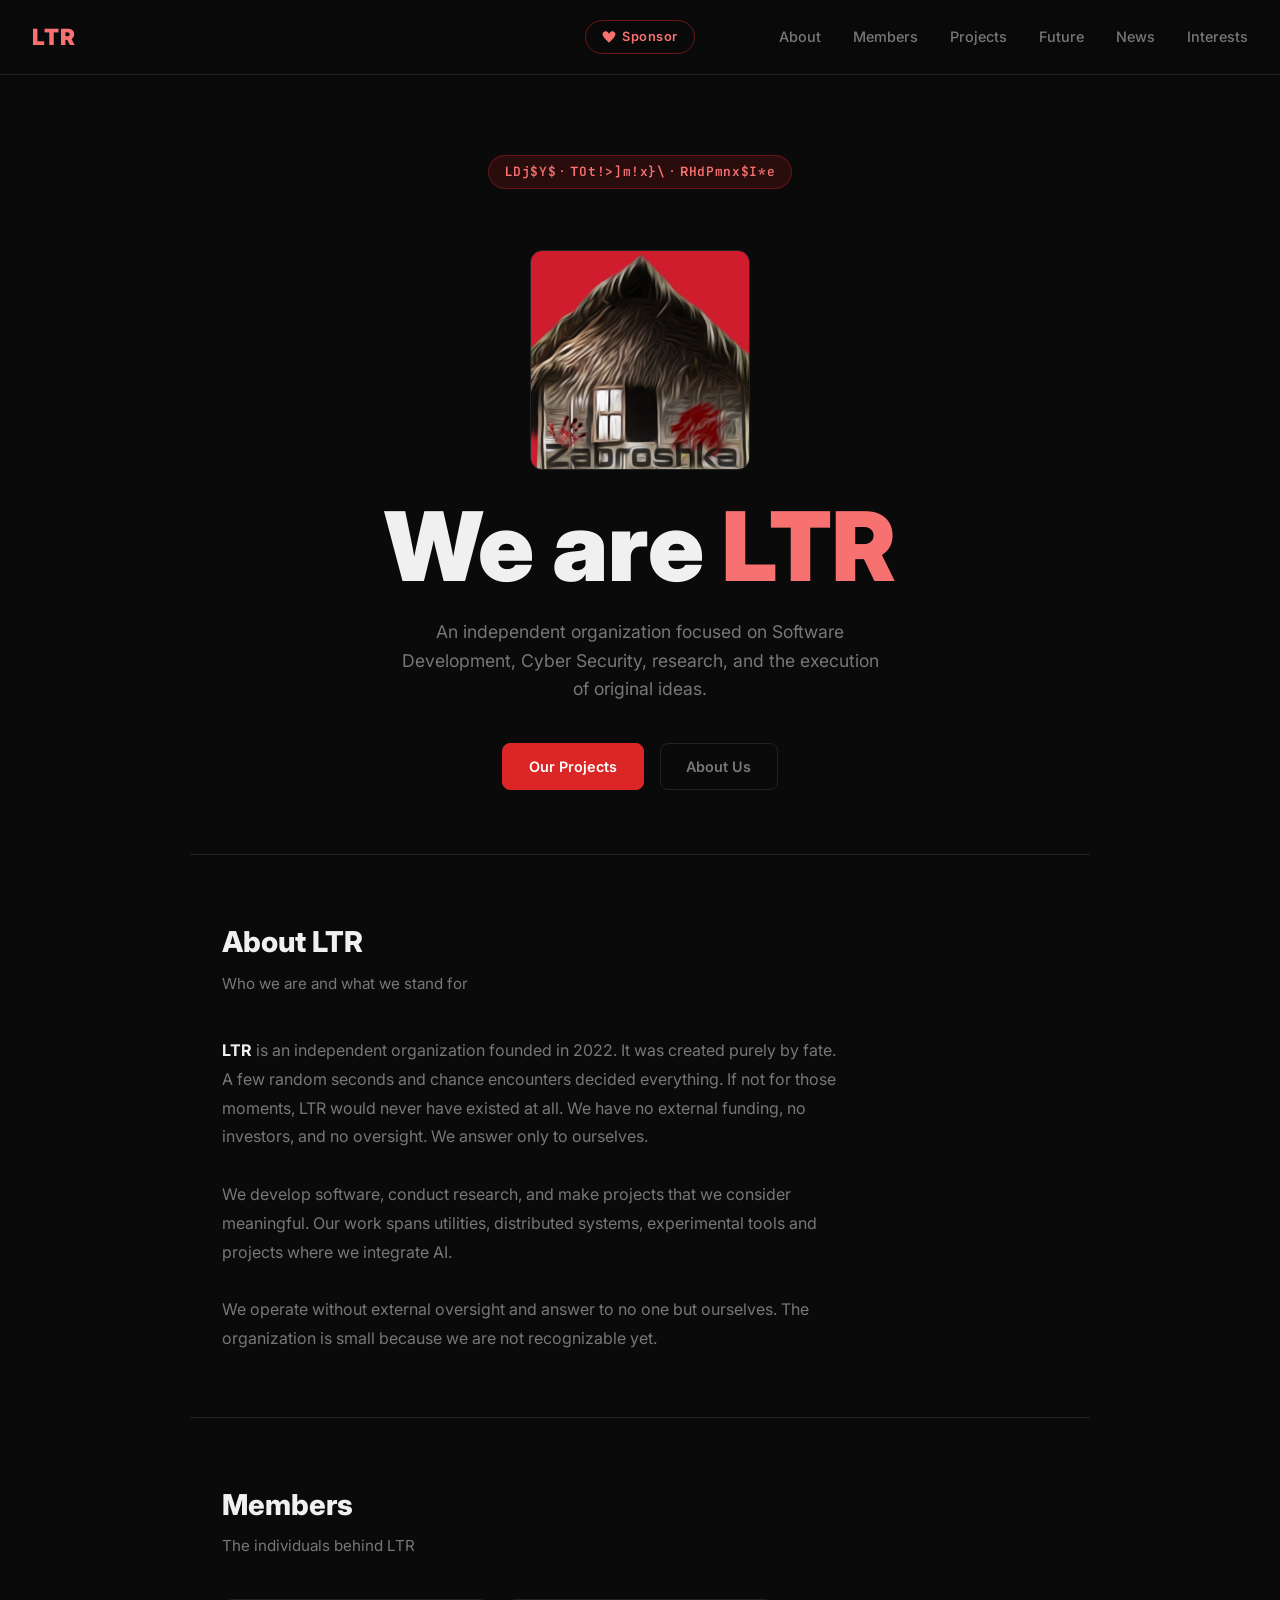
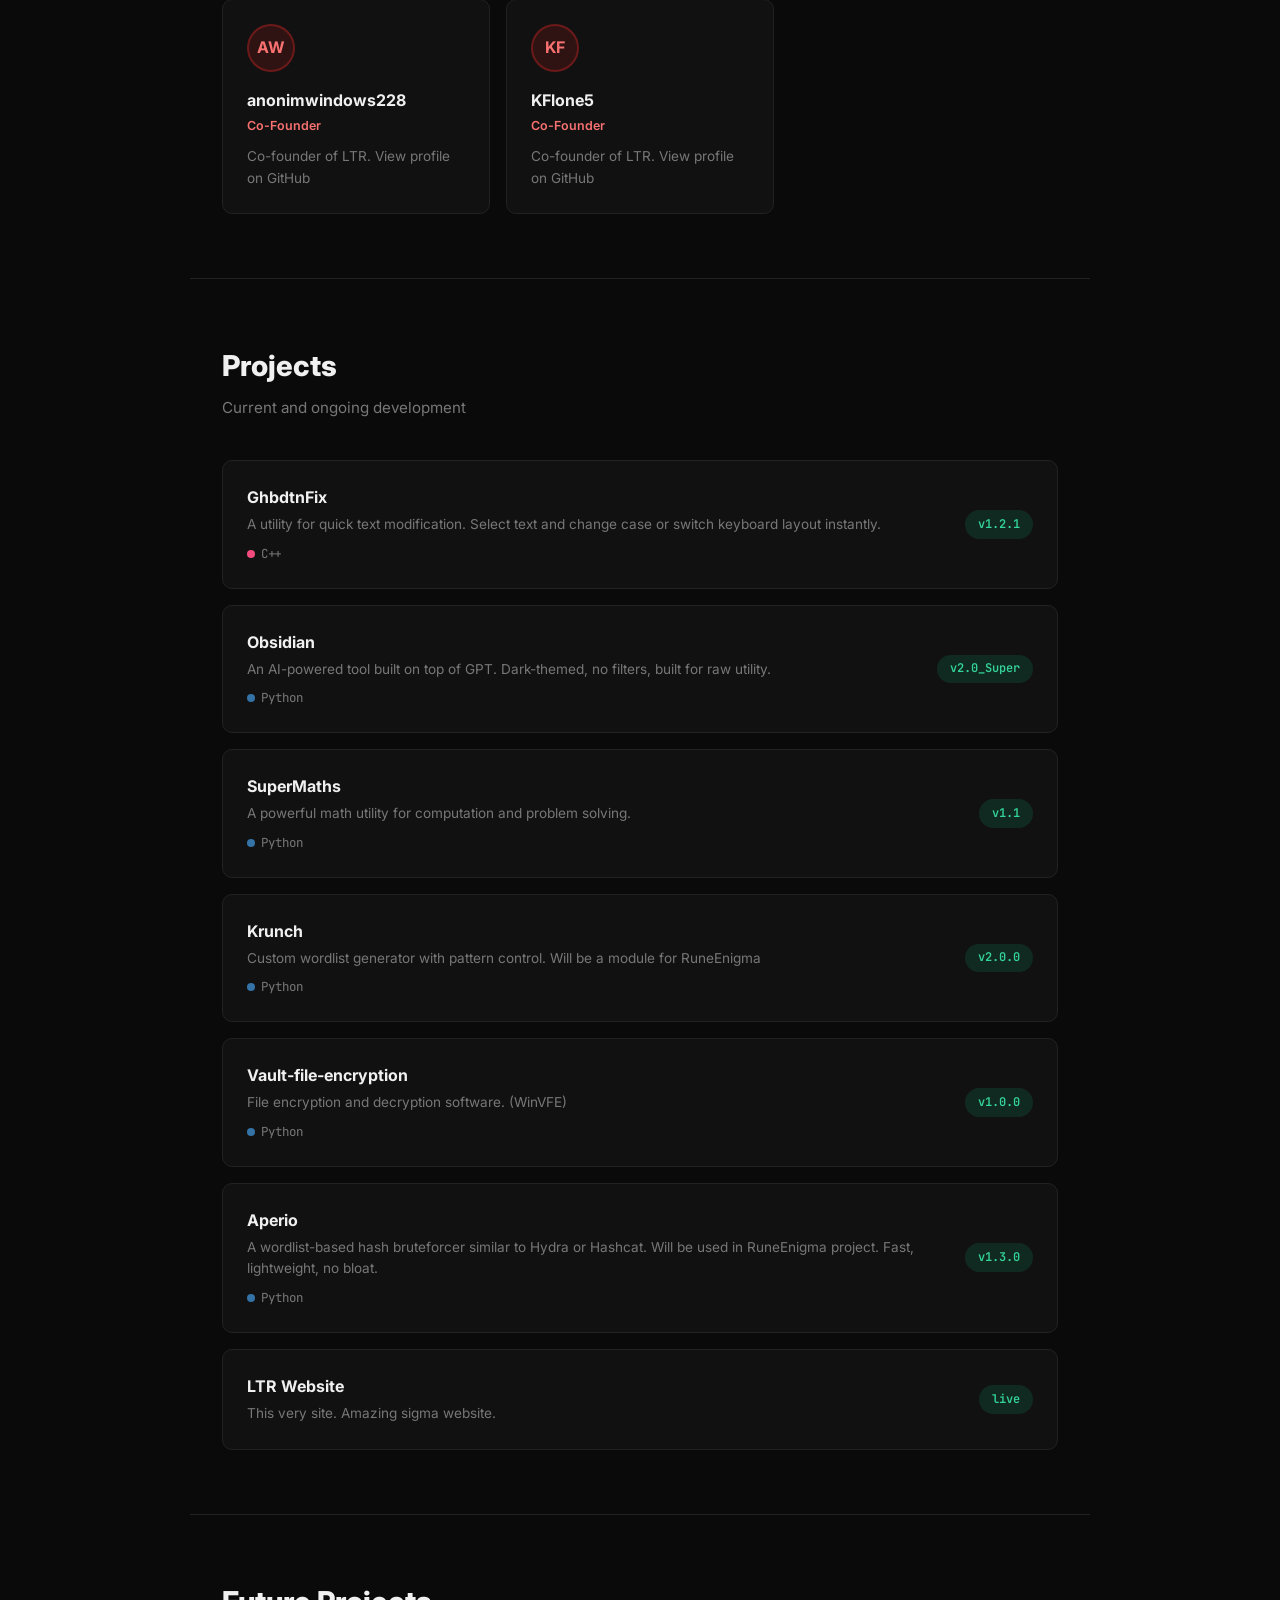
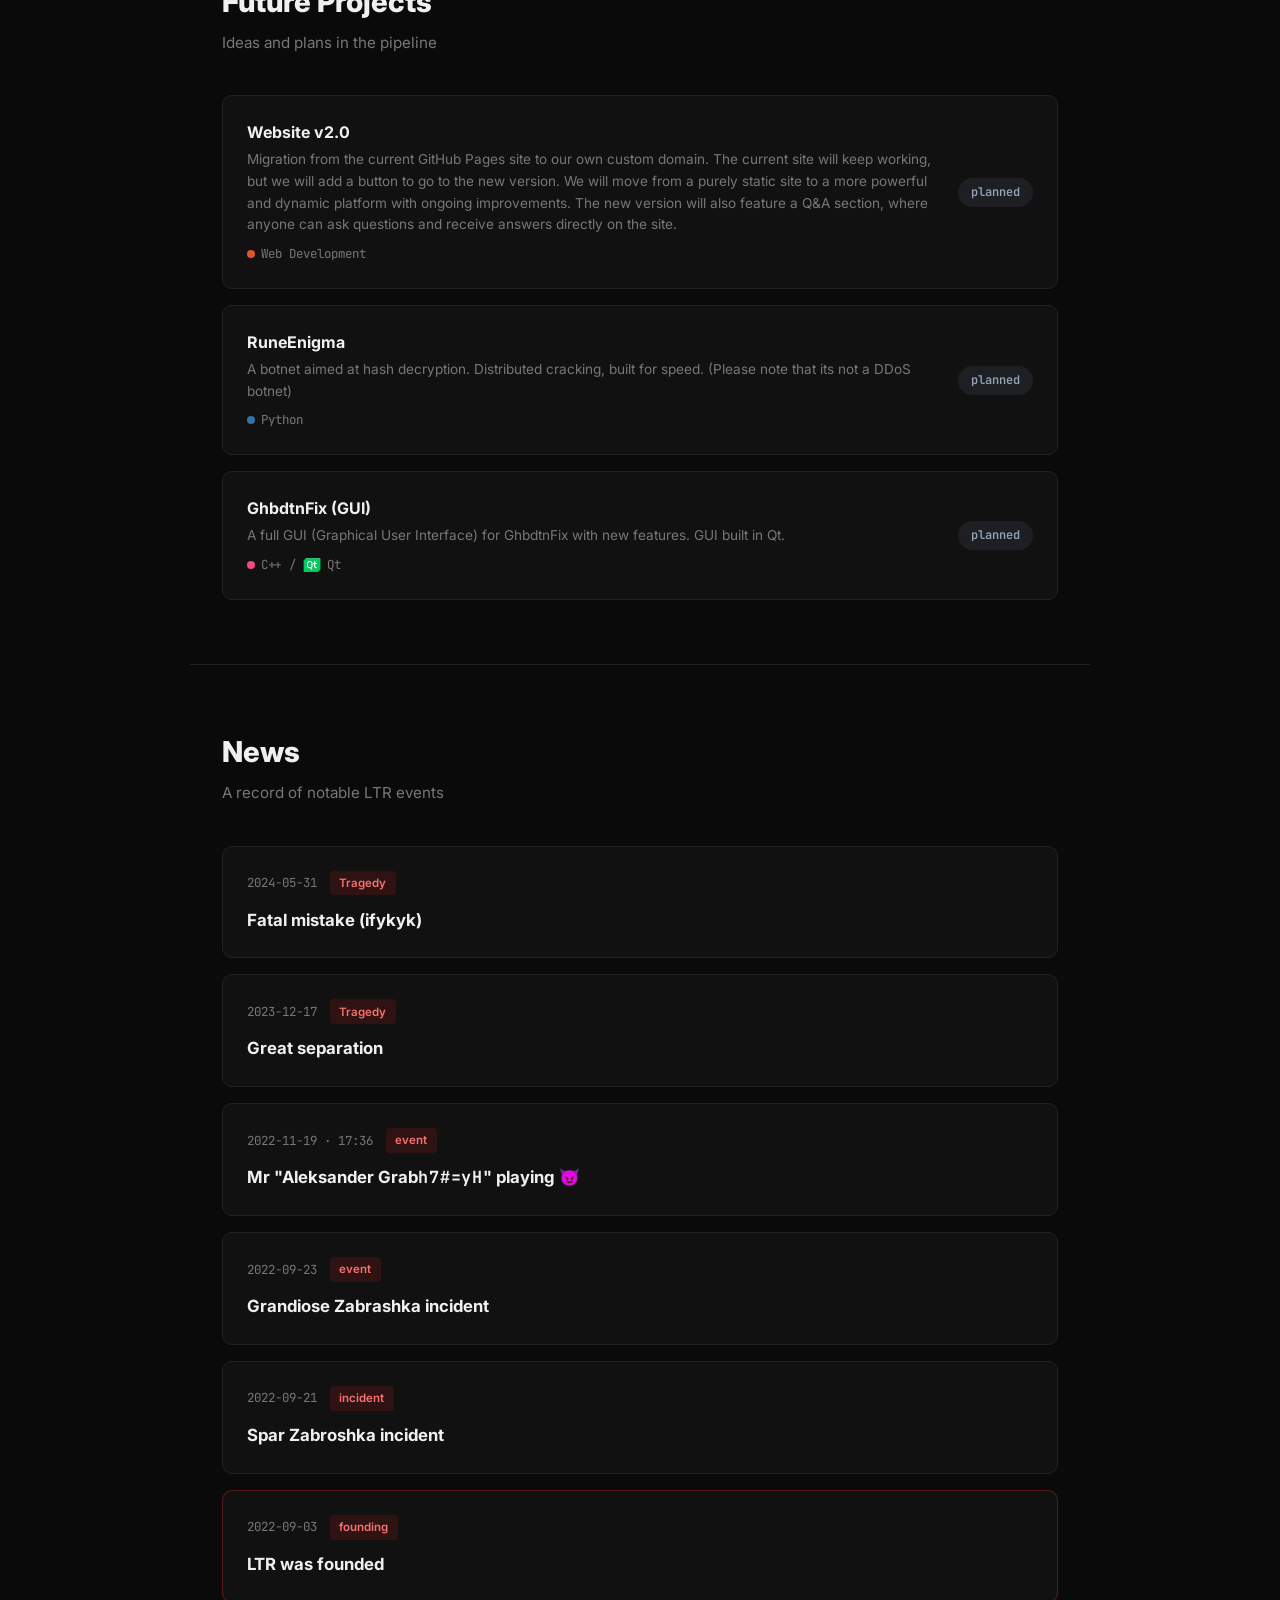
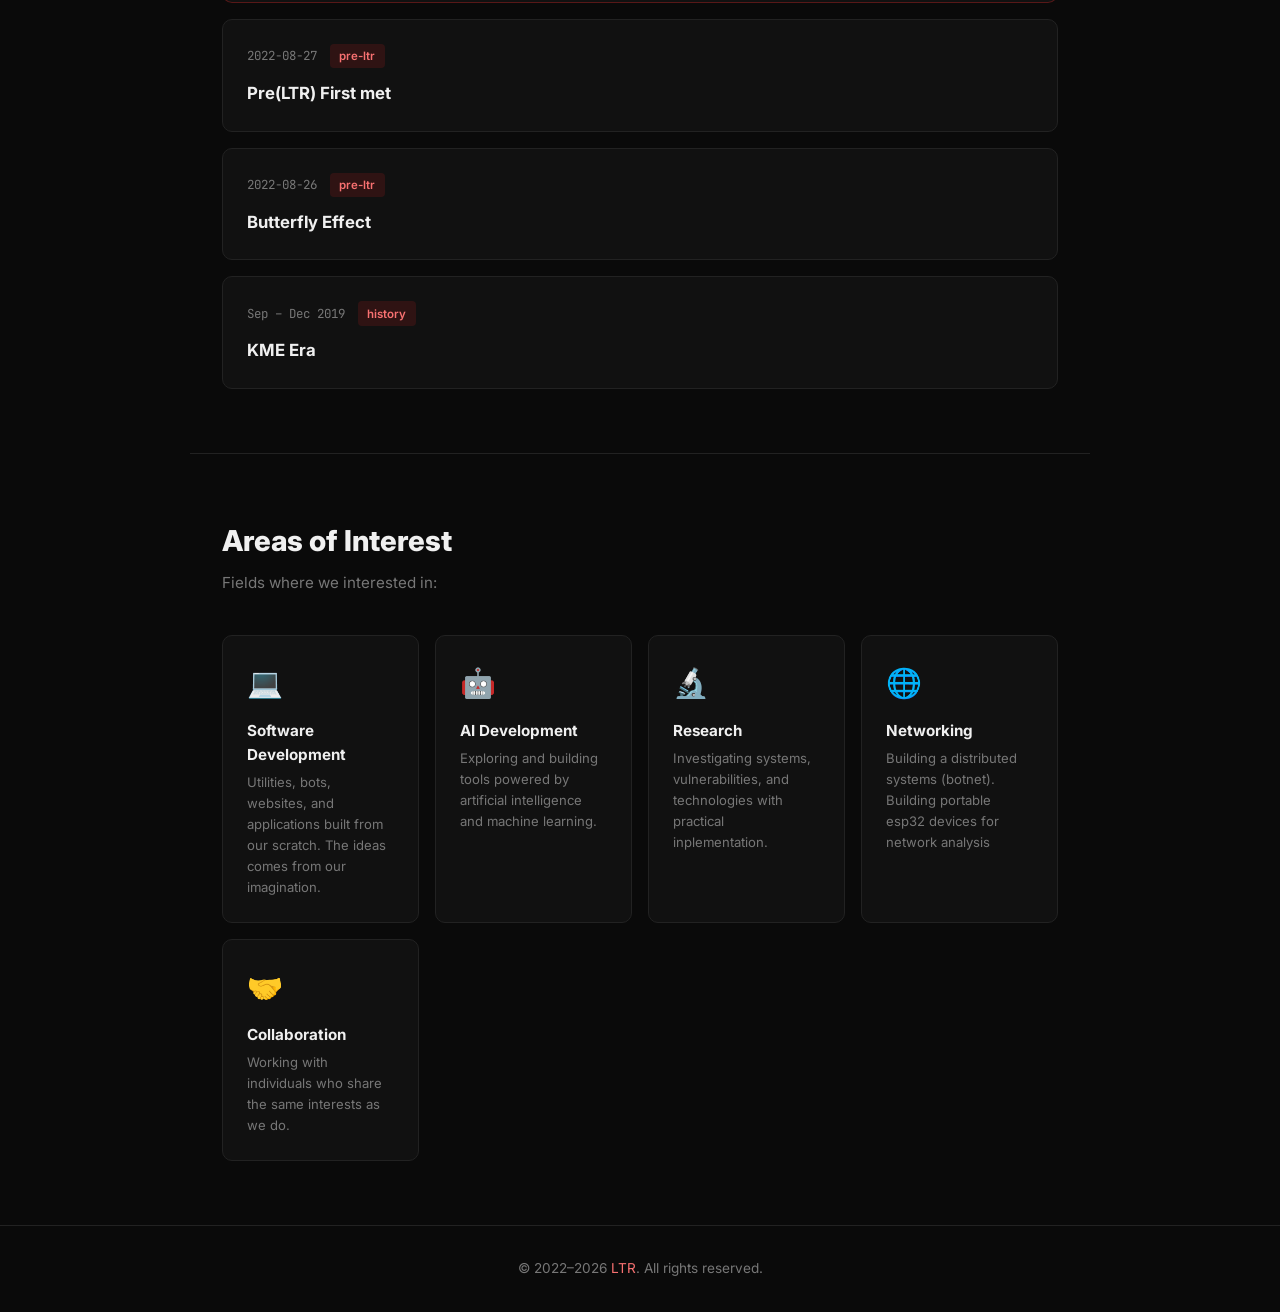
==== index.html @ e286bbd8 "x" ====
<!DOCTYPE html>
<html lang="en">
<head>
  <meta charset="UTF-8" />
  <meta name="viewport" content="width=device-width, initial-scale=1.0" />
  <title>LTR</title>
  <link href="https://fonts.googleapis.com/css2?family=Inter:wght@400;500;600;700;900&family=JetBrains+Mono:wght@400;700&display=swap" rel="stylesheet" />
  <link rel="stylesheet" href="style.css" />
</head>
<body>
  
  <nav>
    <div class="logo">LTR</div>
    <a class="btn-sponsor" href="https://www.donationalerts.com/r/ltrsociety" target="_blank" rel="noopener">
      <svg width="14" height="14" viewBox="0 0 24 24" fill="currentColor" xmlns="http://www.w3.org/2000/svg">
        <path d="M12 21.593c-5.63-5.539-11-10.297-11-14.402 0-3.791 3.068-5.191 5.281-5.191 1.312 0 4.151.501 5.719 4.457 1.59-3.968 4.464-4.447 5.726-4.447 2.54 0 5.274 1.621 5.274 5.181 0 4.069-5.136 8.625-11 14.402z"/>
      </svg>
      Sponsor
    </a>
    <ul class="nav-links">
      <li><a href="#about">About</a></li>
      <li><a href="#members">Members</a></li>
      <li><a href="#projects">Projects</a></li>
      <li><a href="#future-projects">Future</a></li>
      <li><a href="#news">News</a></li>
      <li><a href="#interests">Interests</a></li>
    </ul>
  </nav>

  <!-- HERO -->
  <div class="hero">
    <div class="hero-badge" id="hero-badge">
      L<span class="glitch-chars" data-len="5"></span> · T<span class="glitch-chars" data-len="10"></span> · R<span class="glitch-chars" data-len="10"></span>
    </div>
    <img src="images/zabroshka.png" alt="Zabroshka" class="hero-img" />
    <h1>We are <span>LTR</span></h1>
    <p>An independent organization focused on Software Development, Cyber Security, research, and the execution of original ideas.</p>
    <div class="hero-btns">
      <a class="btn btn-primary" href="#projects">Our Projects</a>
      <a class="btn btn-outline" href="#about">About Us</a>
    </div>
  </div>

  <hr />

  <!-- ABOUT -->
  <section id="about">
    <h2 class="section-title">About LTR</h2>
    <p class="section-sub">Who we are and what we stand for</p>
    <p class="about-text">
      <strong>LTR</strong> is an independent organization founded in 2022. It was created purely by fate. A few random seconds and chance encounters decided everything. If not for those moments, LTR would never have existed at all. We have no external funding, no investors, and no oversight. We answer only to ourselves.
      <br /><br />
      We develop software, conduct research, and make projects that we consider meaningful. Our work spans utilities, distributed systems, experimental tools and projects where we integrate AI.
      <br /><br />
      We operate without external oversight and answer to no one but ourselves. The organization is small because we are not recognizable yet.
    </p>
  </section>

  <hr />

  <!-- MEMBERS -->
  <section id="members">
    <h2 class="section-title">Members</h2>
    <p class="section-sub">The individuals behind LTR</p>
    <div class="members-grid">

      <a class="member-card" href="https://github.com/anonimwindows228" target="_blank" rel="noopener">
        <div class="avatar">AW</div>
        <div class="member-name">anonimwindows228</div>
        <div class="member-role">Co-Founder</div>
        <div class="member-bio">Co-founder of LTR. View profile on GitHub</div>
      </a>

      <a class="member-card" href="https://github.com/KFlone5" target="_blank" rel="noopener">
        <div class="avatar">KF</div>
        <div class="member-name">KFlone5</div>
        <div class="member-role">Co-Founder</div>
        <div class="member-bio">Co-founder of LTR. View profile on GitHub</div>
      </a>

    </div>
  </section>

  <hr />

  <!-- PROJECTS -->
  <section id="projects">
    <h2 class="section-title">Projects</h2>
    <p class="section-sub">Current and ongoing development</p>
    <div class="projects-list">

      <a class="project-card" href="https://github.com/KFlone5/GhbdtnFix" target="_blank" rel="noopener">
        <div>
          <div class="project-name">GhbdtnFix</div>
          <div class="project-desc">A utility for quick text modification. Select text and change case or switch keyboard layout instantly.</div>
          <div class="project-lang"><span class="lang-dot lang-cpp"></span>C++</div>
        </div>
        <span class="badge badge-release">v1.2.1</span>
      </a>

      <a class="project-card" href="https://github.com/anonimwindows228/DarkGPT" target="_blank" rel="noopener">
        <div>
          <div class="project-name">Obsidian</div>
          <div class="project-desc">An AI-powered tool built on top of GPT. Dark-themed, no filters, built for raw utility.</div>
          <div class="project-lang"><span class="lang-dot lang-python"></span>Python</div>
        </div>
        <span class="badge badge-release">v2.0_Super</span>
      </a>

      <a class="project-card" href="https://github.com/anonimwindows228/SuperMaths" target="_blank" rel="noopener">
        <div>
          <div class="project-name">SuperMaths</div>
          <div class="project-desc">A powerful math utility for computation and problem solving.</div>
          <div class="project-lang"><span class="lang-dot lang-python"></span>Python</div>
        </div>
        <span class="badge badge-release">v1.1</span>
      </a>

      <a class="project-card" href="https://github.com/KFlone5/Krunch" target="_blank" rel="noopener">
        <div>
          <div class="project-name">Krunch</div>
          <div class="project-desc">Custom wordlist generator with pattern control. Will be a module for RuneEnigma</div>
          <div class="project-lang"><span class="lang-dot lang-python"></span>Python</div>
        </div>
        <span class="badge badge-release">v2.0.0</span>
      </a>

      <a class="project-card" href="https://github.com/anonimwindows228/Vault-file-encryption" target="_blank" rel="noopener">
        <div>
          <div class="project-name">Vault-file-encryption</div>
          <div class="project-desc">File encryption and decryption software. (WinVFE)</div>
          <div class="project-lang"><span class="lang-dot lang-python"></span>Python</div>
        </div>
        <span class="badge badge-release">v1.0.0</span>
      </a>

      <a class="project-card" href="https://github.com/KFlone5/Aperio" target="_blank" rel="noopener">
        <div>
          <div class="project-name">Aperio</div>
          <div class="project-desc">A wordlist-based hash bruteforcer similar to Hydra or Hashcat. Will be used in RuneEnigma project. Fast, lightweight, no bloat.</div>
          <div class="project-lang"><span class="lang-dot lang-python"></span>Python</div>
        </div>
        <span class="badge badge-release">v1.3.0</span>
      </a>

      <div class="project-card">
        <div>
          <div class="project-name">LTR Website</div>
          <div class="project-desc">This very site. Amazing sigma website.</div>
        </div>
        <span class="badge badge-active">live</span>
      </div>

    </div>
  </section>

  <hr />

  <!-- FUTURE PROJECTS -->
  <section id="future-projects">
    <h2 class="section-title">Future Projects</h2>
    <p class="section-sub">Ideas and plans in the pipeline</p>
    <div class="projects-list">

      <div class="project-card">
        <div>
          <div class="project-name">Website v2.0</div>
          <div class="project-desc">Migration from the current GitHub Pages site to our own custom domain. The current site will keep working, but we will add a button to go to the new version. We will move from a purely static site to a more powerful and dynamic platform with ongoing improvements. The new version will also feature a Q&A section, where anyone can ask questions and receive answers directly on the site.</div>
          <div class="project-lang"><span class="lang-dot lang-js"></span>Web Development</div>
        </div>
        <span class="badge badge-idea">planned</span>
      </div>

      <div class="project-card">
        <div>
          <div class="project-name">RuneEnigma</div>
          <div class="project-desc">A botnet aimed at hash decryption. Distributed cracking, built for speed. (Please note that its not a DDoS botnet)</div>
          <div class="project-lang"><span class="lang-dot lang-python"></span>Python</div>
        </div>
        <span class="badge badge-idea">planned</span>
      </div>

      <div class="project-card">
        <div>
          <div class="project-name">GhbdtnFix (GUI)</div>
          <div class="project-desc">A full GUI (Graphical User Interface) for GhbdtnFix with new features. GUI built in Qt.</div>
          <div class="project-lang"><span class="lang-dot lang-cpp"></span>C++ /<img src="images/qt_logo.ico" class="qt-img"> Qt</div>
        </div>
        <span class="badge badge-idea">planned</span>
      </div>

    </div>
  </section>

  <hr />

  <!-- NEWS -->
  <section id="news">
    <h2 class="section-title">News</h2>
    <p class="section-sub">A record of notable LTR events</p>
    <div class="news-list">

      <div class="news-card">
        <div class="news-meta">
          <span class="news-date">2024-05-31</span>
          <span class="news-tag-badge">Tragedy</span>
        </div>
        <div class="news-title">Fatal mistake (ifykyk)</div>
      </div>

      <div class="news-card">
        <div class="news-meta">
          <span class="news-date">2023-12-17</span>
          <span class="news-tag-badge">Tragedy</span>
        </div>
        <div class="news-title">Great separation</div>
      </div>

      <div class="news-card">
        <div class="news-meta">
          <span class="news-date">2022-11-19 · 17:36</span>
          <span class="news-tag-badge">event</span>
        </div>
        <div class="news-title">Mr "Aleksander Grab<span class="glitch-chars" data-len="6"></span>" playing 😈</div>
      </div>

      <div class="news-card">
        <div class="news-meta">
          <span class="news-date">2022-09-23</span>
          <span class="news-tag-badge">event</span>
        </div>
        <div class="news-title">Grandiose Zabrashka incident</div>
      </div>

      <div class="news-card">
        <div class="news-meta">
          <span class="news-date">2022-09-21</span>
          <span class="news-tag-badge">incident</span>
        </div>
        <div class="news-title">Spar Zabroshka incident</div>
      </div>

      <div class="news-card pinned">
        <div class="news-meta">
          <span class="news-date">2022-09-03</span>
          <span class="news-tag-badge">founding</span>
        </div>
        <div class="news-title">LTR was founded</div>
      </div>

      <div class="news-card">
        <div class="news-meta">
          <span class="news-date">2022-08-27</span>
          <span class="news-tag-badge">pre-ltr</span>
        </div>
        <div class="news-title">Pre(LTR) First met</div>
      </div>

      <div class="news-card">
        <div class="news-meta">
          <span class="news-date">2022-08-26</span>
          <span class="news-tag-badge">pre-ltr</span>
        </div>
        <div class="news-title">Butterfly Effect</div>
      </div>

      <div class="news-card">
        <div class="news-meta">
          <span class="news-date">Sep – Dec 2019</span>
          <span class="news-tag-badge">history</span>
        </div>
        <div class="news-title">KME Era</div>
      </div>

    </div>
  </section>

  <hr />

  <!-- INTERESTS -->
  <section id="interests">
    <h2 class="section-title">Areas of Interest</h2>
    <p class="section-sub">Fields where we interested in:</p>
    <div class="interests-grid">

      <div class="interest-card">
        <div class="interest-icon">💻</div>
        <div class="interest-name">Software Development</div>
        <p class="interest-desc">Utilities, bots, websites, and applications built from our scratch. The ideas comes from our imagination.</p>
      </div>

      <div class="interest-card">
        <div class="interest-icon">🤖</div>
        <div class="interest-name">AI Development</div>
        <p class="interest-desc">Exploring and building tools powered by artificial intelligence and machine learning.</p>
      </div>

      <div class="interest-card">
        <div class="interest-icon">🔬</div>
        <div class="interest-name">Research</div>
        <p class="interest-desc">Investigating systems, vulnerabilities, and technologies with practical inplementation.</p>
      </div>

      <div class="interest-card">
        <div class="interest-icon">🌐</div>
        <div class="interest-name">Networking</div>
        <p class="interest-desc">Building a distributed systems (botnet). Building portable esp32 devices for network analysis</p>
      </div>

      <div class="interest-card">
        <div class="interest-icon">🤝</div>
        <div class="interest-name">Collaboration</div>
        <p class="interest-desc">Working with individuals who share the same interests as we do.</p>
      </div>

    </div>
  </section>

  <footer>
    <p>© 2022–2026 <span>LTR</span>. All rights reserved.</p>
  </footer>

  <script src="main.js"></script>

</body>
</html>
---- style.css ----
* { margin: 0; padding: 0; box-sizing: border-box; }

:root {
  --bg: #0a0a0a;
  --card: #111111;
  --border: #222222;
  --accent: #dc2626;
  --accent-light: #f87171;
  --accent-dim: rgba(220, 38, 38, 0.15);
  --accent-border: rgba(220, 38, 38, 0.35);
  --text: #f0f0f0;
  --muted: #777;
}

body {
  background: var(--bg);
  color: var(--text);
  font-family: 'Inter', sans-serif;
  line-height: 1.6;
}

a { text-decoration: none; color: inherit; }

/* NAV */
nav {
  display: grid;
  grid-template-columns: 1fr auto 1fr;
  align-items: center;
  padding: 1.2rem 2rem;
  border-bottom: 1px solid var(--border);
  position: sticky;
  top: 0;
  background: rgba(10,10,10,0.92);
  backdrop-filter: blur(10px);
  z-index: 99;
}

.nav-links {
  display: flex;
  gap: 2rem;
  list-style: none;
  justify-content: flex-end;
}

.btn-sponsor {
  display: flex;
  align-items: center;
  gap: 0.4rem;
  background: transparent;
  border: 1px solid rgba(220, 38, 38, 0.45);
  color: var(--accent-light);
  padding: 0.38rem 1rem;
  border-radius: 999px;
  font-size: 0.8rem;
  font-weight: 600;
  letter-spacing: 0.04em;
  cursor: pointer;
  transition: background 0.25s, border-color 0.25s, color 0.25s, box-shadow 0.25s;
  text-decoration: none;
  white-space: nowrap;
}

.btn-sponsor svg {
  flex-shrink: 0;
  transition: transform 0.25s;
}

.btn-sponsor:hover {
  background: rgba(220, 38, 38, 0.18);
  border-color: var(--accent);
  color: #fff;
  box-shadow: 0 0 14px rgba(220, 38, 38, 0.28);
}

.btn-sponsor:hover svg {
  transform: scale(1.2);
}

.logo {
  font-weight: 900;
  font-size: 1.4rem;
  color: var(--accent-light);
  letter-spacing: 0.05em;
  transition: color 0.3s;
}

.logo:hover { color: #fff; }

.nav-links a {
  color: var(--muted);
  font-size: 0.9rem;
  font-weight: 500;
  transition: color 0.3s;
  position: relative;
}

.nav-links a::after {
  content: '';
  position: absolute;
  bottom: -3px;
  left: 0;
  width: 0;
  height: 1px;
  background: var(--accent-light);
  transition: width 0.3s ease;
}

.nav-links a:hover { color: var(--text); }
.nav-links a:hover::after { width: 100%; }

/* HERO */
.hero {
  padding: 5rem 2rem 4rem;
  max-width: 800px;
  margin: 0 auto;
  text-align: center;
}

.hero-badge {
  display: inline-block;
  background: var(--accent-dim);
  color: var(--accent-light);
  border: 1px solid var(--accent-border);
  padding: 0.35rem 1rem;
  border-radius: 999px;
  font-size: 0.8rem;
  font-weight: 600;
  letter-spacing: 0.1em;
  margin-bottom: 2rem;
  transition: background 0.3s, border-color 0.3s;
}

.hero-badge:hover {
  background: rgba(220, 38, 38, 0.25);
  border-color: rgba(220, 38, 38, 0.6);
}

.hero h1 {
  font-size: clamp(3rem, 10vw, 6rem);
  font-weight: 900;
  line-height: 1;
  margin-bottom: 1.5rem;
}

.hero h1 span { color: var(--accent-light); }

.hero-img {
  display: block;
  width: 220px;
  height: 220px;
  object-fit: cover;
  border-radius: 12px;
  margin: 1.8rem auto;
  border: 1px solid var(--border);
}

.hero p {
  color: var(--muted);
  font-size: 1.1rem;
  max-width: 480px;
  margin: 0 auto 2.5rem;
}

.hero-btns {
  display: flex;
  gap: 1rem;
  justify-content: center;
  flex-wrap: wrap;
}

.btn {
  padding: 0.7rem 1.6rem;
  border-radius: 8px;
  font-weight: 600;
  font-size: 0.9rem;
  cursor: pointer;
  transition: background 0.3s, border-color 0.3s, color 0.3s, box-shadow 0.3s;
  border: 1px solid transparent;
}

.btn-primary {
  background: var(--accent);
  color: #fff;
  border-color: var(--accent);
}

.btn-primary:hover {
  background: #b91c1c;
  border-color: #b91c1c;
  box-shadow: 0 0 16px rgba(220, 38, 38, 0.35);
}

.btn-outline {
  background: transparent;
  border-color: var(--border);
  color: var(--muted);
}

.btn-outline:hover {
  border-color: var(--accent-light);
  color: var(--text);
}

/* SECTIONS */
section {
  padding: 4rem 2rem;
  max-width: 900px;
  margin: 0 auto;
}

.section-title {
  font-size: 1.8rem;
  font-weight: 800;
  margin-bottom: 0.4rem;
}

.section-sub {
  color: var(--muted);
  font-size: 0.95rem;
  margin-bottom: 2.5rem;
}

hr {
  border: none;
  border-top: 1px solid var(--border);
  max-width: 900px;
  margin: 0 auto;
}

/* ABOUT */
.about-text {
  color: var(--muted);
  font-size: 1rem;
  line-height: 1.8;
  max-width: 620px;
}

.about-text strong { color: var(--text); }

/* MEMBERS */
.members-grid {
  display: grid;
  grid-template-columns: repeat(auto-fill, minmax(200px, 1fr));
  gap: 1rem;
}

.member-card {
  background: var(--card);
  border: 1px solid var(--border);
  border-radius: 10px;
  padding: 1.5rem;
  cursor: pointer;
  color: inherit;
  display: block;
  transition: border-color 0.3s, background 0.3s, box-shadow 0.3s, transform 0.3s;
}

.member-card:hover {
  border-color: var(--accent);
  background: #181010;
  box-shadow: 0 4px 20px rgba(220, 38, 38, 0.12);
  transform: translateY(-2px);
}

.avatar {
  width: 48px; height: 48px;
  border-radius: 50%;
  background: var(--accent-dim);
  border: 2px solid var(--accent-border);
  display: flex;
  align-items: center;
  justify-content: center;
  font-weight: 700;
  font-size: 1rem;
  color: var(--accent-light);
  margin-bottom: 1rem;
  transition: background 0.3s, border-color 0.3s;
}

.member-card:hover .avatar {
  background: rgba(220, 38, 38, 0.25);
  border-color: var(--accent);
}

.member-name { font-weight: 700; font-size: 1rem; margin-bottom: 0.2rem; }
.member-role { font-size: 0.78rem; color: var(--accent-light); font-weight: 600; margin-bottom: 0.6rem; }
.member-bio { font-size: 0.85rem; color: var(--muted); transition: color 0.3s; }
.member-card:hover .member-bio { color: #aaa; }

/* PROJECTS */
.projects-list { display: flex; flex-direction: column; gap: 1rem; }

.project-card {
  background: var(--card);
  border: 1px solid var(--border);
  border-radius: 10px;
  padding: 1.5rem;
  display: flex;
  align-items: center;
  justify-content: space-between;
  gap: 1rem;
  transition: border-color 0.3s, background 0.3s, box-shadow 0.3s;
}

.project-card:hover {
  border-color: var(--accent);
  background: #181010;
  box-shadow: 0 4px 20px rgba(220, 38, 38, 0.10);
}

.project-name { font-weight: 700; font-size: 1rem; margin-bottom: 0.2rem; transition: color 0.3s; }
.project-card:hover .project-name { color: var(--accent-light); }
.project-desc { font-size: 0.85rem; color: var(--muted); }

.badge {
  white-space: nowrap;
  font-size: 0.75rem;
  font-weight: 600;
  padding: 0.3rem 0.8rem;
  border-radius: 999px;
  font-family: 'JetBrains Mono', monospace;
}

.badge-active   { background: rgba(16,185,129,0.15); color: #34d399; }
.badge-wip      { background: rgba(245,158,11,0.15);  color: #fbbf24; }
.badge-idea     { background: rgba(100,116,139,0.15); color: #94a3b8; }
.badge-release  { background: rgba(16,185,129,0.15);  color: #34d399; }

.project-lang {
  display: flex;
  align-items: center;
  gap: 0.4rem;
  font-size: 0.78rem;
  color: var(--muted);
  margin-top: 0.5rem;
  font-family: 'JetBrains Mono', monospace;
}

.lang-dot {
  width: 8px;
  height: 8px;
  border-radius: 50%;
  display: inline-block;
}

.lang-cpp    { background: #f34b7d; }
.lang-python { background: #3572A5; }
.lang-js { background: #e4532d; }
.qt-img {
  display: block;
  width: 18px;
  height: 18px;
}

/* PROJECTS — clickable cards */
a.project-card {
  display: flex;
  text-decoration: none;
  color: inherit;
}


.news-list { display: flex; flex-direction: column; gap: 1rem; }

.news-card {
  background: var(--card);
  border: 1px solid var(--border);
  border-radius: 10px;
  padding: 1.5rem;
  transition: border-color 0.3s, background 0.3s, box-shadow 0.3s;
}

.news-card:hover {
  border-color: #3a2020;
  background: #141111;
  box-shadow: 0 2px 12px rgba(220, 38, 38, 0.07);
}

.news-card.pinned { border-color: var(--accent-border); }
.news-card.pinned:hover { border-color: var(--accent); }

.news-meta { display: flex; align-items: center; gap: 0.8rem; margin-bottom: 0.7rem; }

.news-date {
  font-size: 0.78rem;
  color: var(--muted);
  font-family: 'JetBrains Mono', monospace;
}

.news-tag-badge {
  font-size: 0.72rem;
  font-weight: 600;
  padding: 0.2rem 0.6rem;
  border-radius: 4px;
  background: var(--accent-dim);
  color: var(--accent-light);
  transition: background 0.3s;
}

.news-card:hover .news-tag-badge { background: rgba(220, 38, 38, 0.22); }

.news-title { font-weight: 700; font-size: 1.05rem; transition: color 0.3s; }
.news-card:hover .news-title { color: var(--accent-light); }
.news-body { font-size: 0.9rem; color: var(--muted); line-height: 1.7; }

/* INTERESTS */
.interests-grid {
  display: grid;
  grid-template-columns: repeat(auto-fill, minmax(180px, 1fr));
  gap: 1rem;
}

.interest-card {
  background: var(--card);
  border: 1px solid var(--border);
  border-radius: 10px;
  padding: 1.5rem;
  transition: border-color 0.3s, background 0.3s, box-shadow 0.3s, transform 0.3s;
}

.interest-card:hover {
  border-color: var(--accent);
  background: #181010;
  box-shadow: 0 4px 20px rgba(220, 38, 38, 0.10);
  transform: translateY(-2px);
}

.interest-icon { font-size: 1.8rem; margin-bottom: 0.8rem; }
.interest-name { font-weight: 700; font-size: 0.95rem; margin-bottom: 0.3rem; transition: color 0.3s; }
.interest-card:hover .interest-name { color: var(--accent-light); }
.interest-desc { font-size: 0.82rem; color: var(--muted); }

/* FOOTER */
footer {
  border-top: 1px solid var(--border);
  padding: 2rem;
  text-align: center;
  color: var(--muted);
  font-size: 0.85rem;
}

footer span { color: var(--accent-light); }

.glitch-chars {
  font-family: 'JetBrains Mono', monospace;
  letter-spacing: 0.05em;
  /*font-size: calc(0.8rem - 4px);*/
}


.will-fade { opacity: 0; transform: translateY(20px); transition: opacity 0.5s, transform 0.5s; }
.will-fade.in { opacity: 1; transform: none; }

@media (max-width: 600px) {
  .nav-links { display: none; }
  .btn-sponsor { display: none; }
  nav { grid-template-columns: 1fr; }
  .project-card { flex-direction: column; align-items: flex-start; }
}
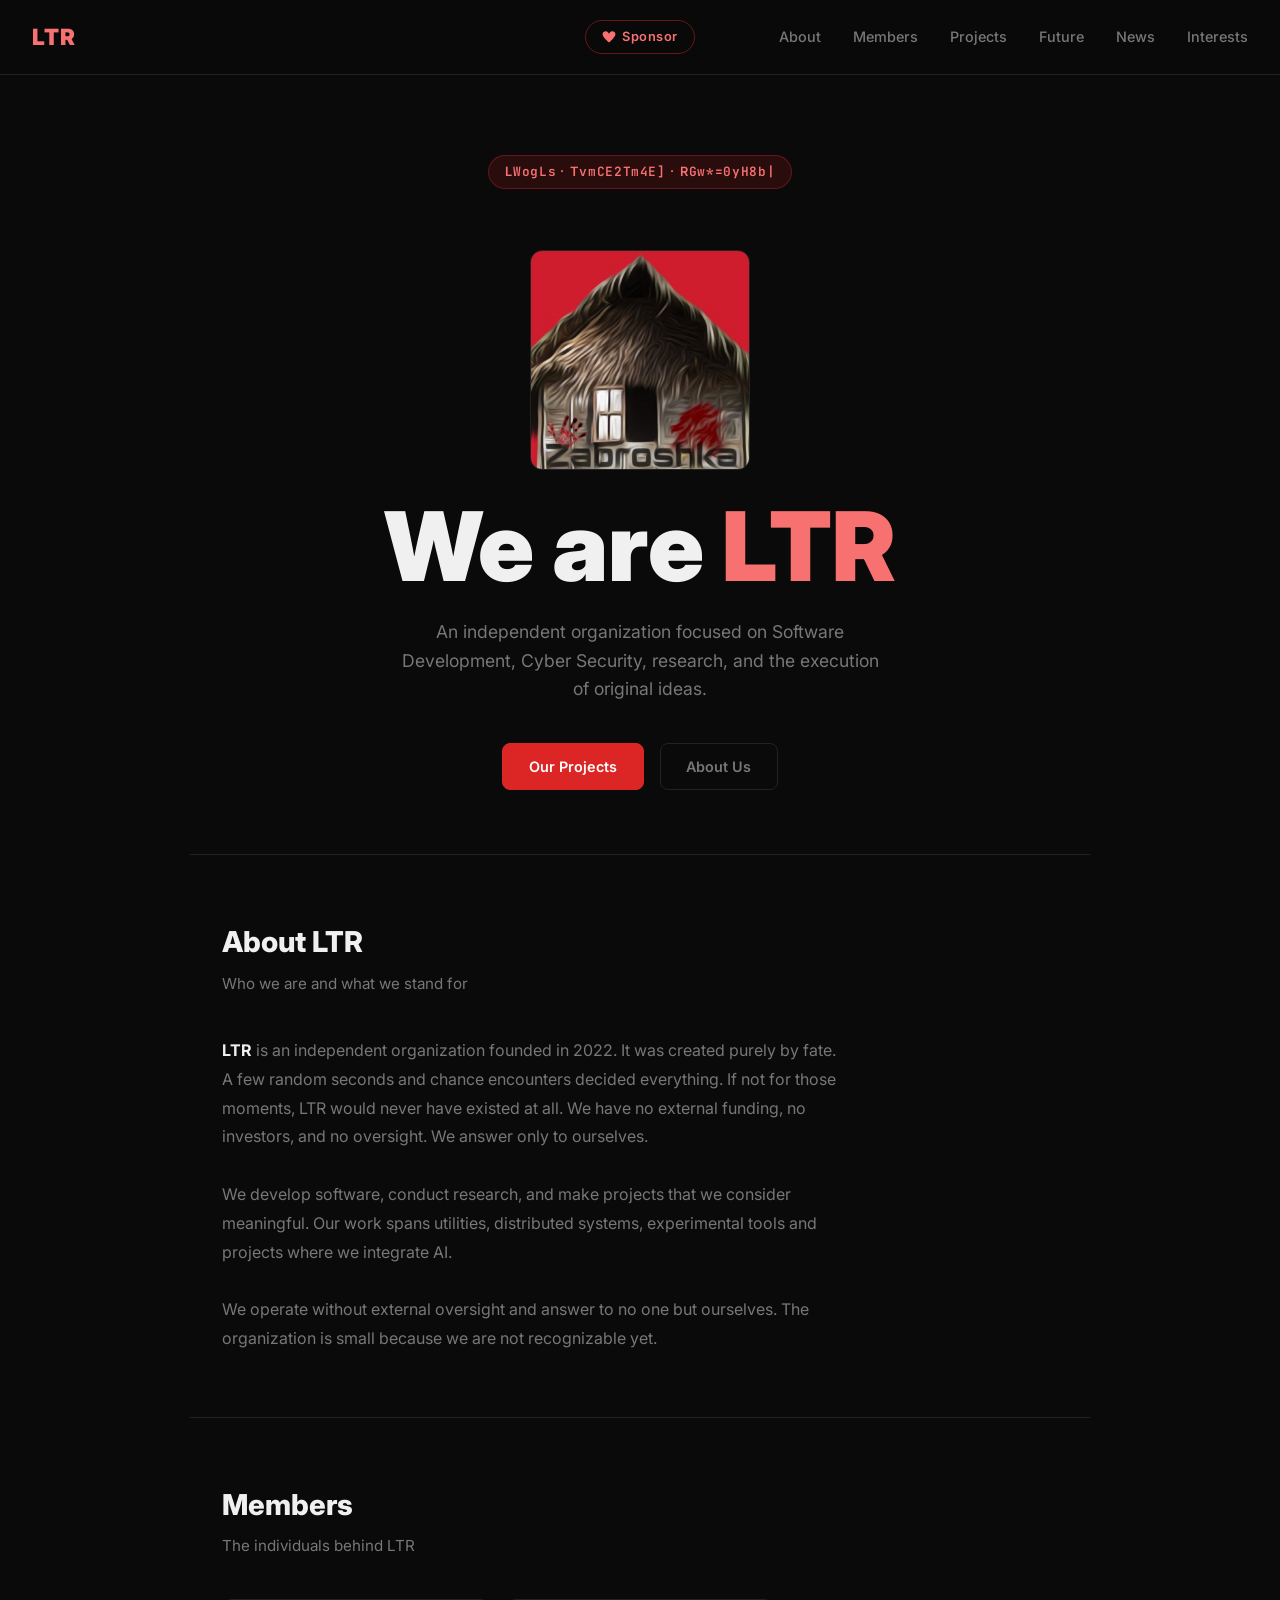
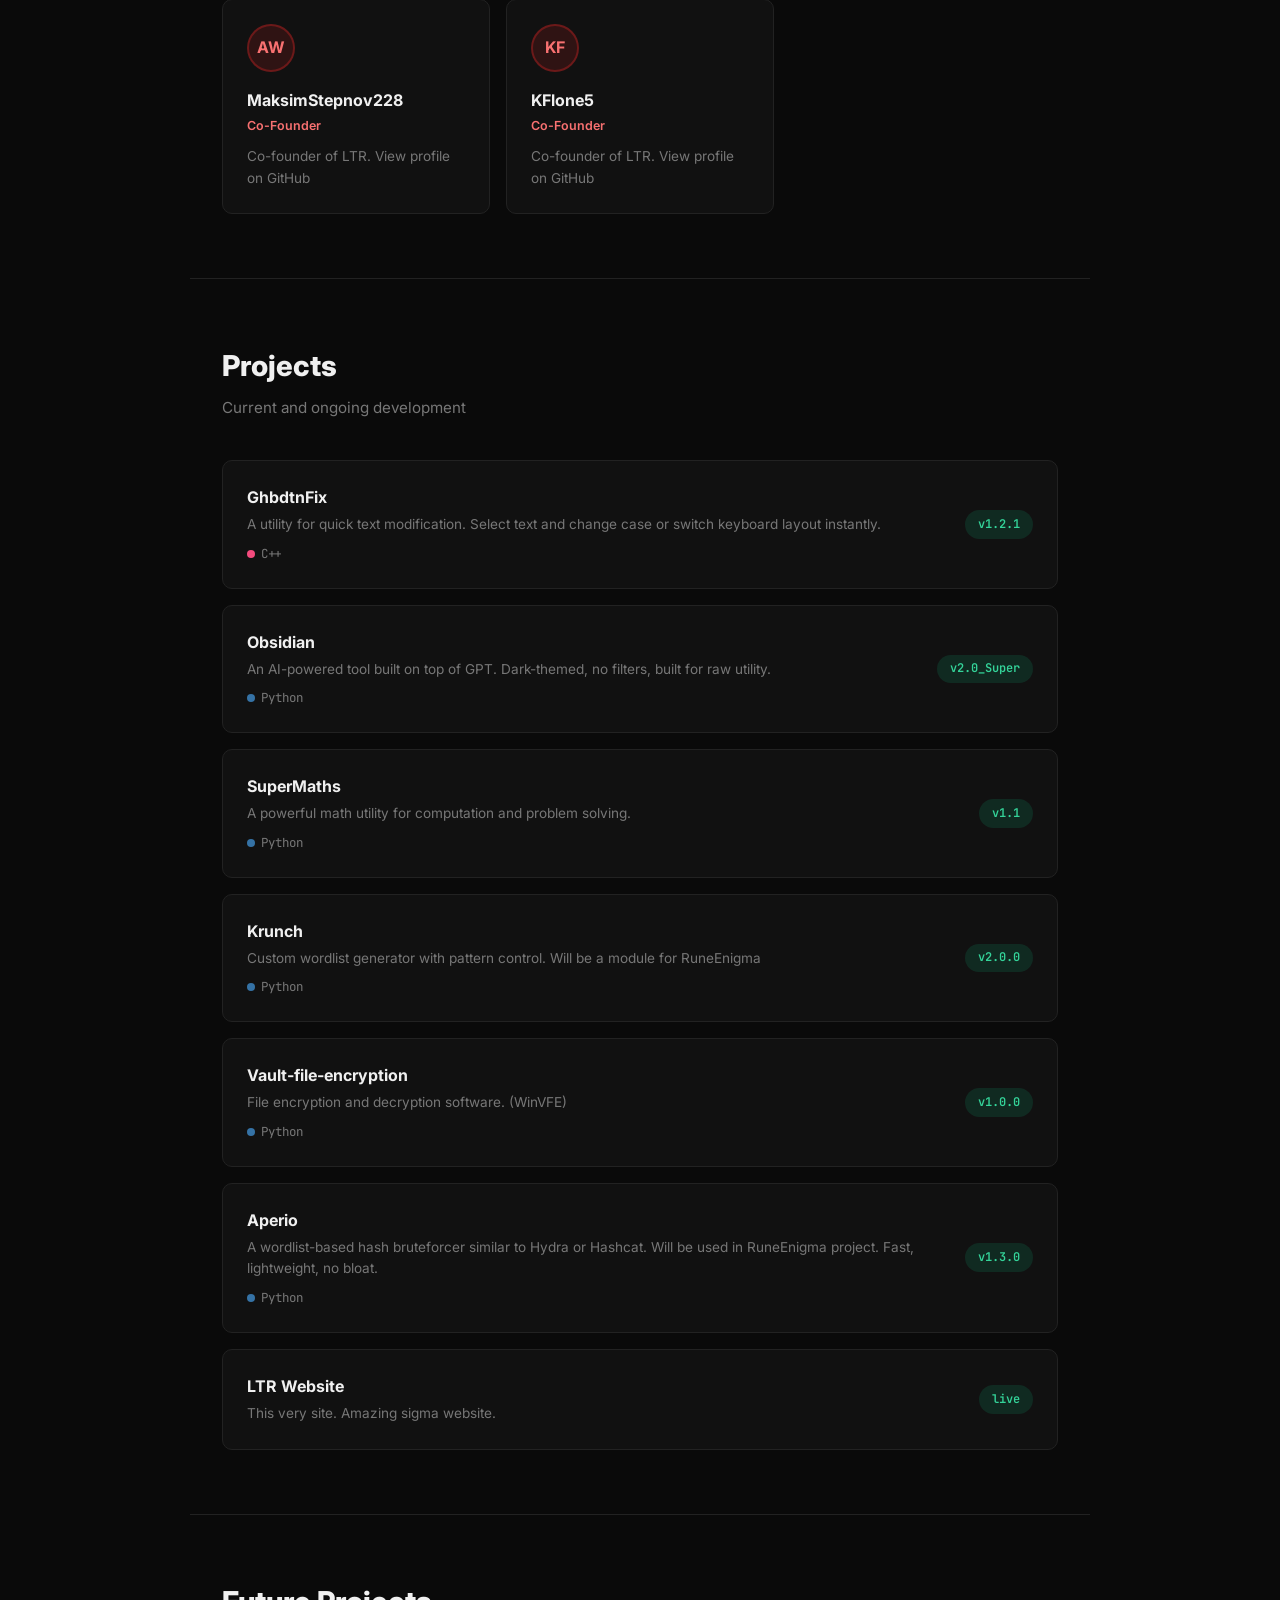
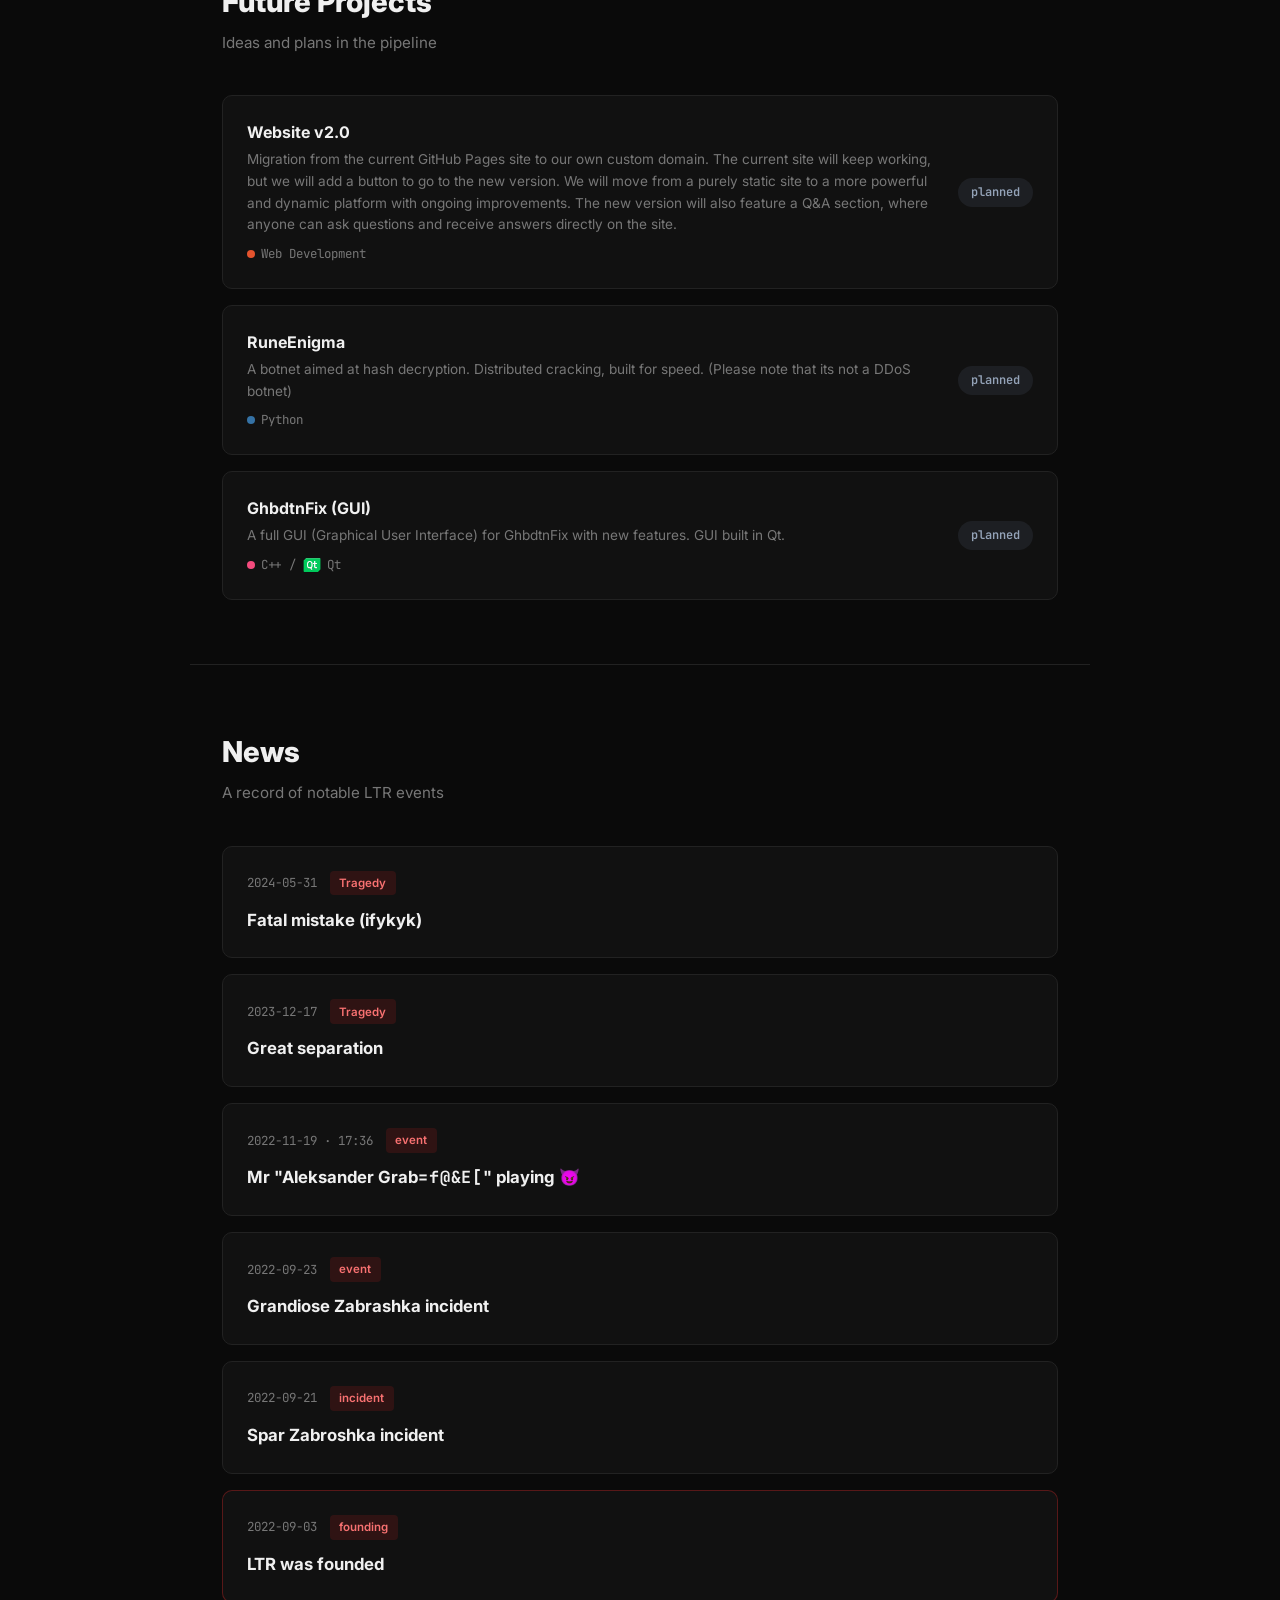
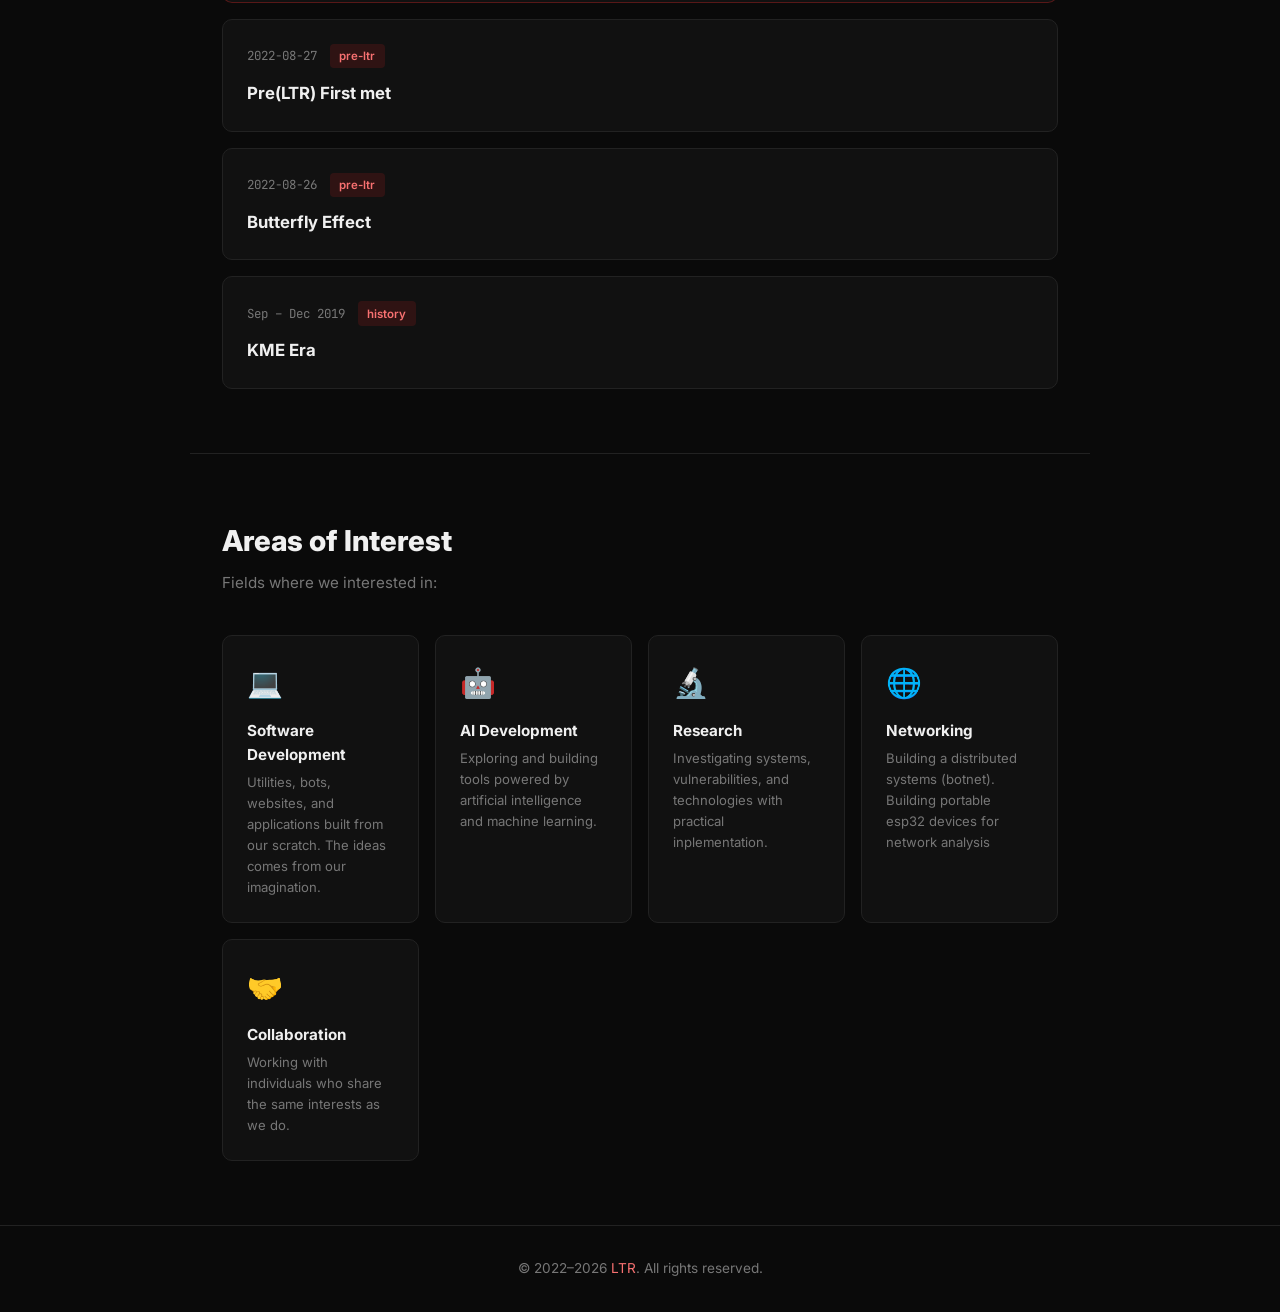
==== commit 9b620ab8: "x" ====
--- a/index.html
+++ b/index.html
@@ -64,9 +64,9 @@
     <p class="section-sub">The individuals behind LTR</p>
     <div class="members-grid">
 
-      <a class="member-card" href="https://github.com/anonimwindows228" target="_blank" rel="noopener">
+      <a class="member-card" href="https://github.com/MaksimStepnov228" target="_blank" rel="noopener">
         <div class="avatar">AW</div>
-        <div class="member-name">anonimwindows228</div>
+        <div class="member-name">MaksimStepnov228</div>
         <div class="member-role">Co-Founder</div>
         <div class="member-bio">Co-founder of LTR. View profile on GitHub</div>
       </a>
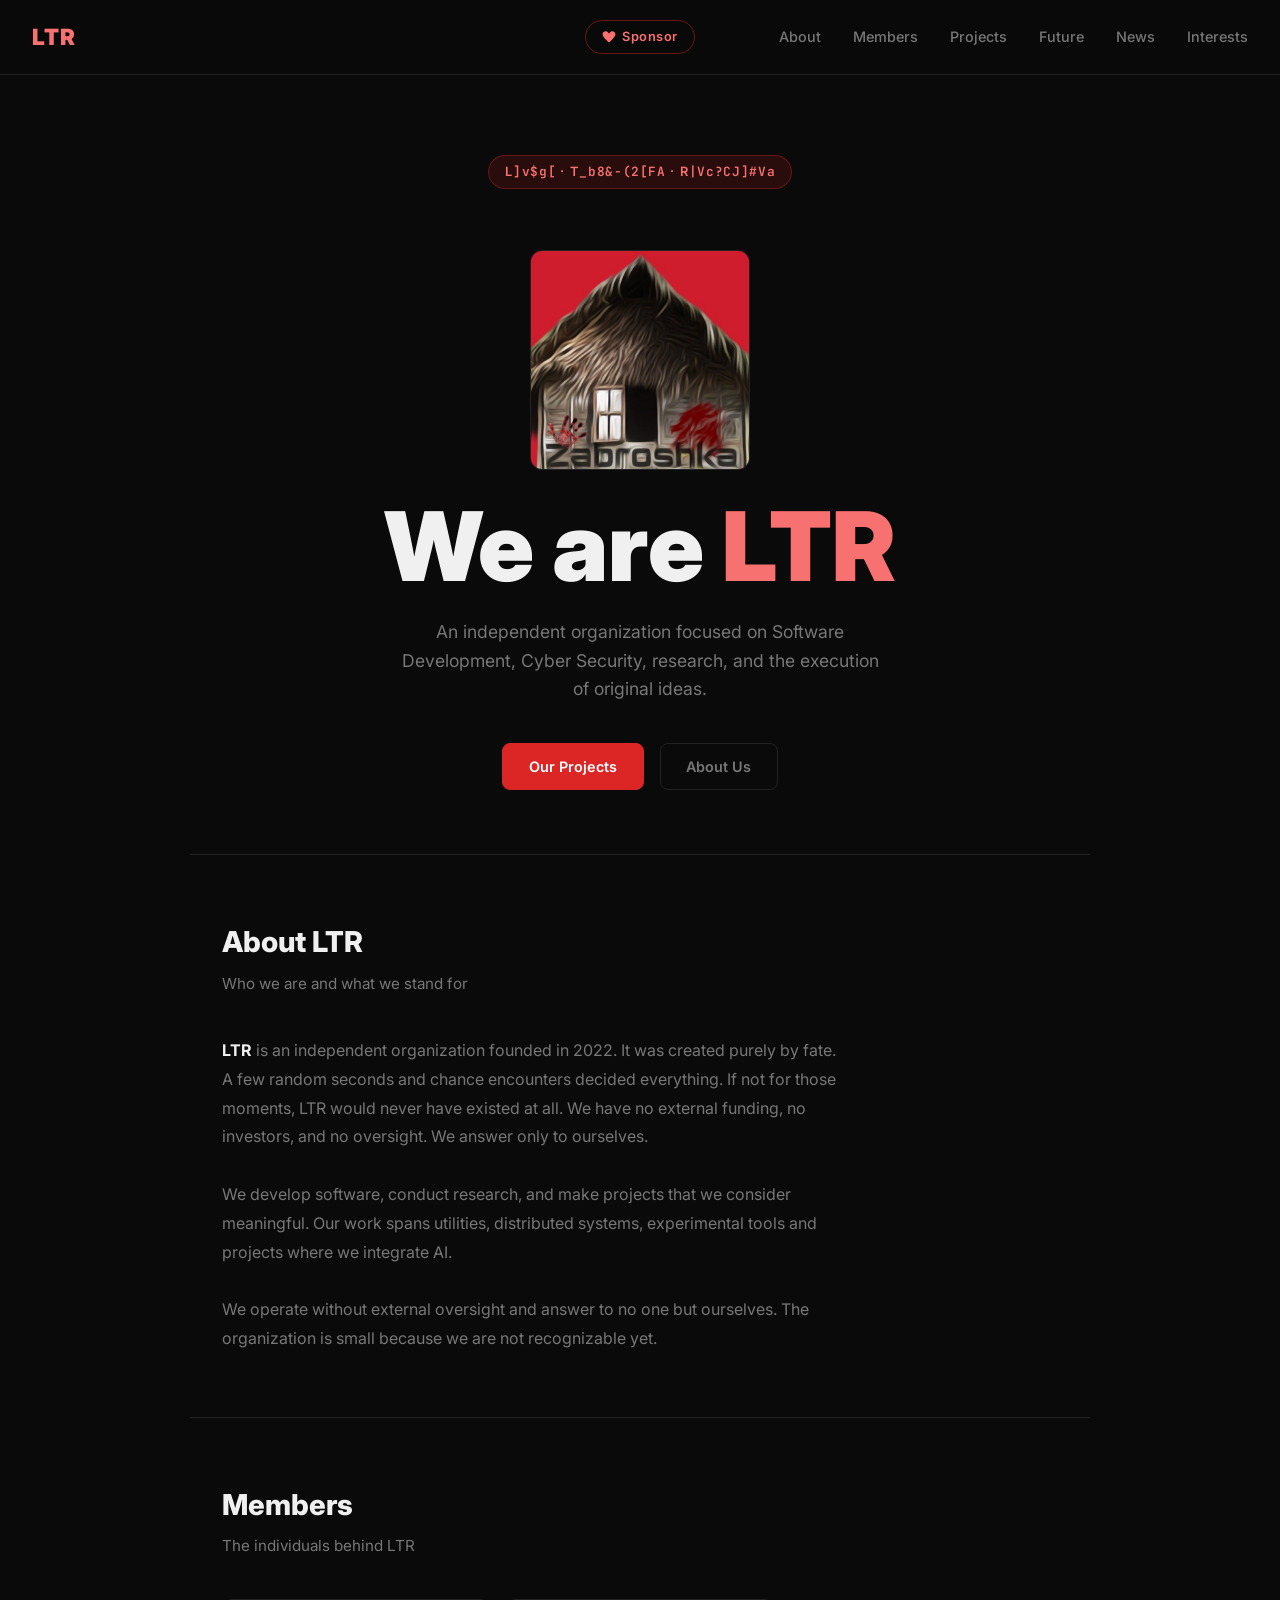
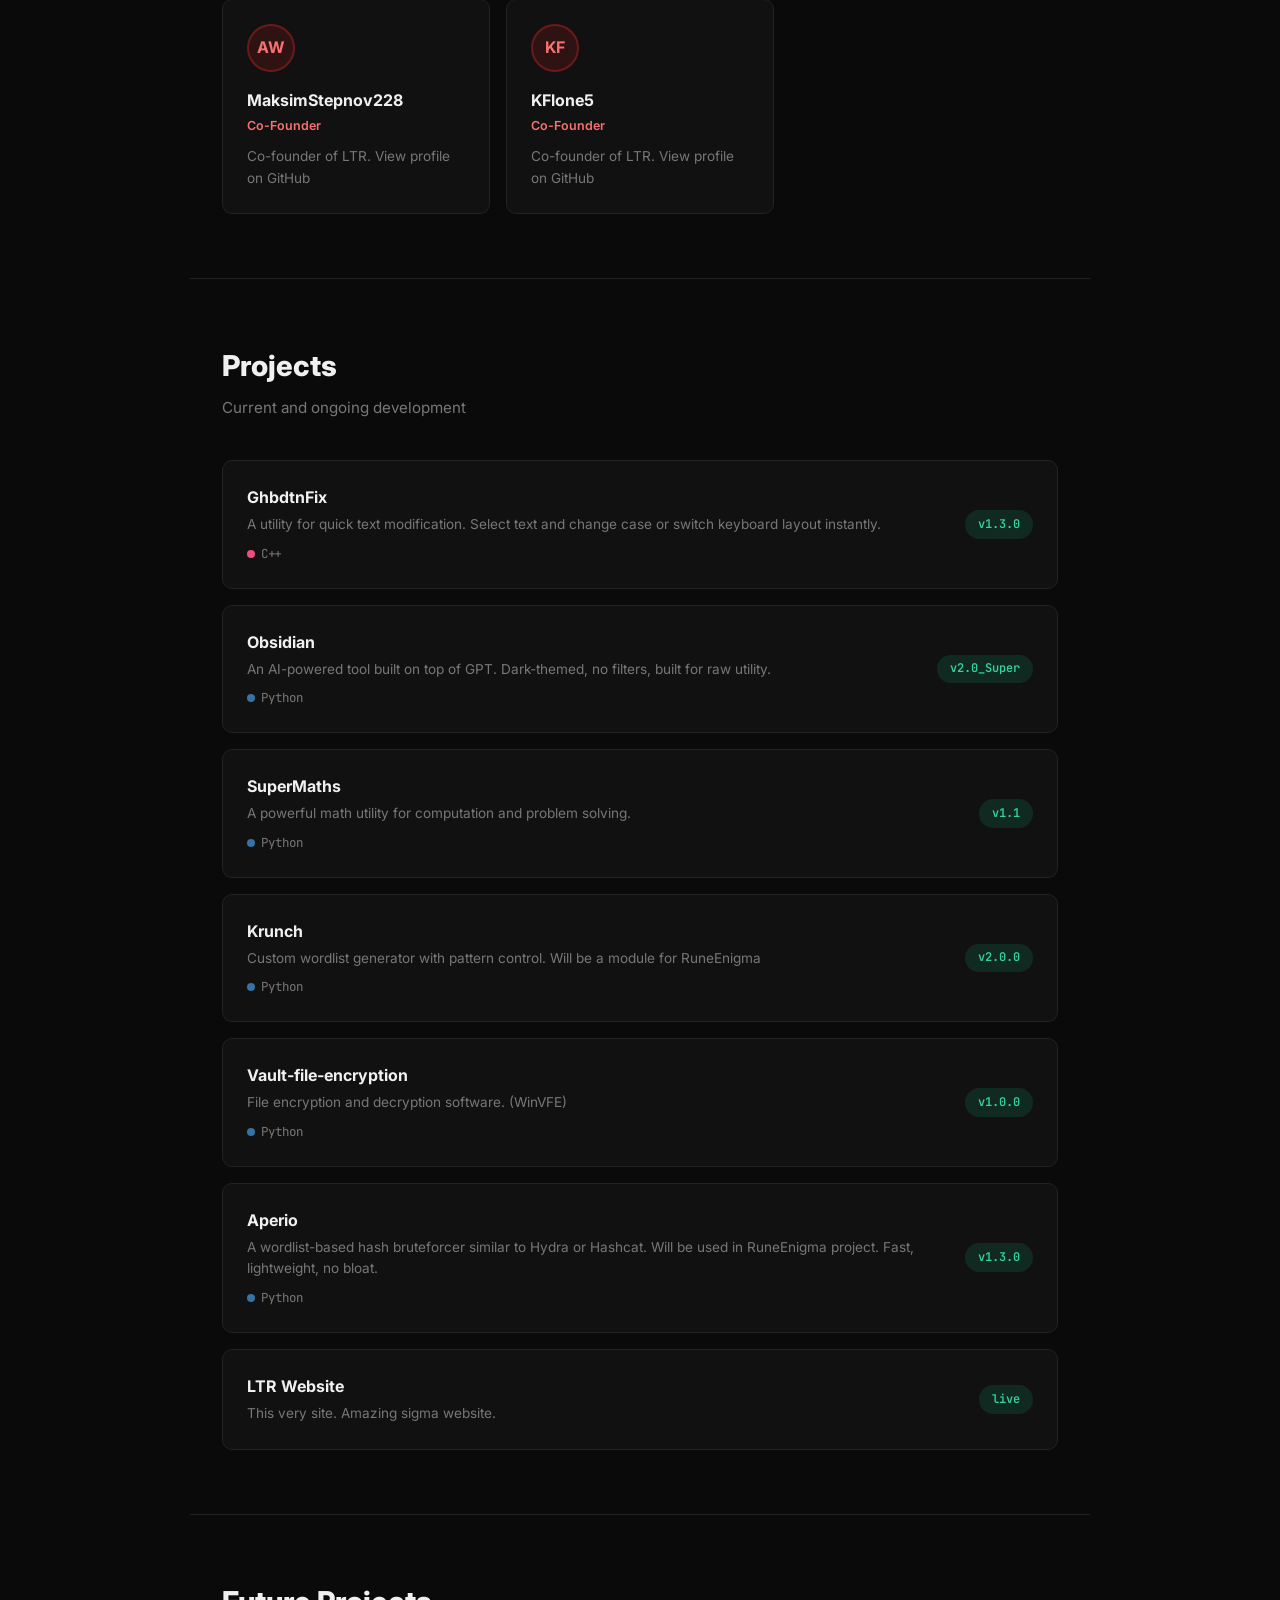
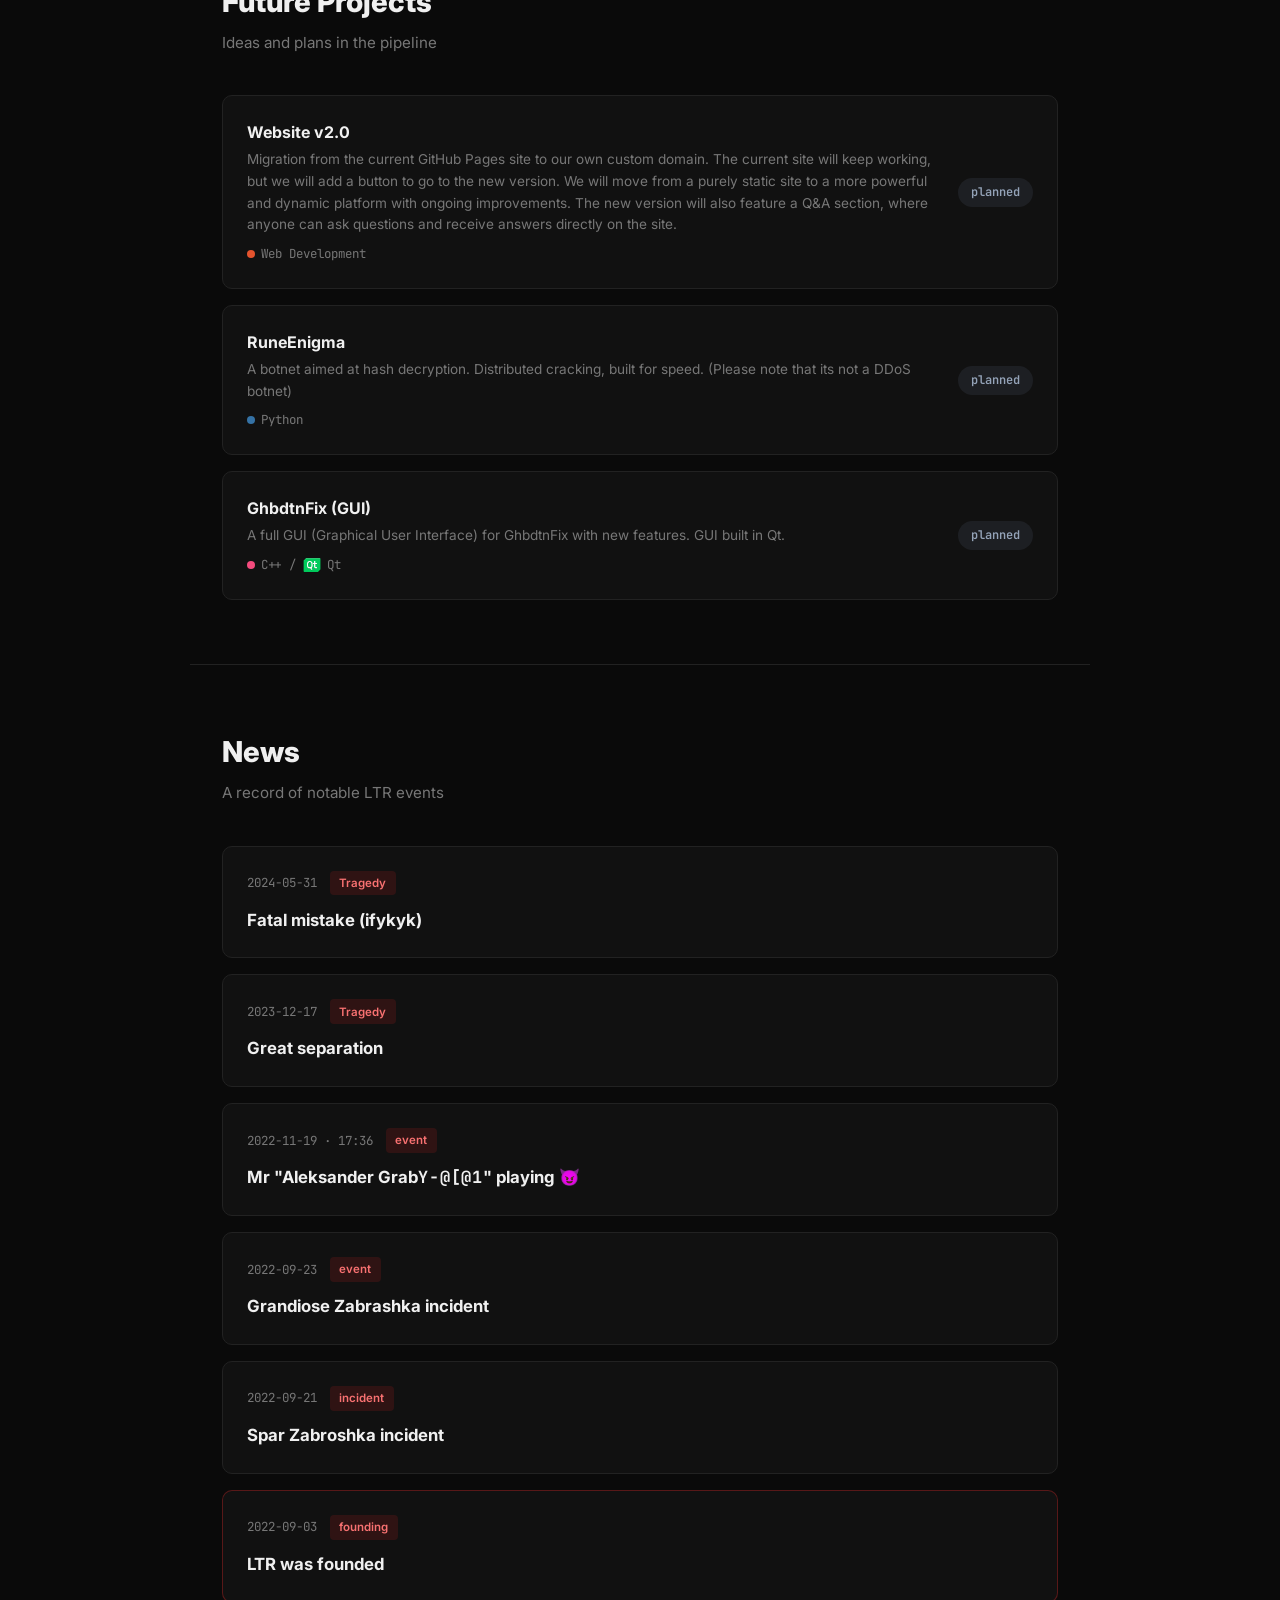
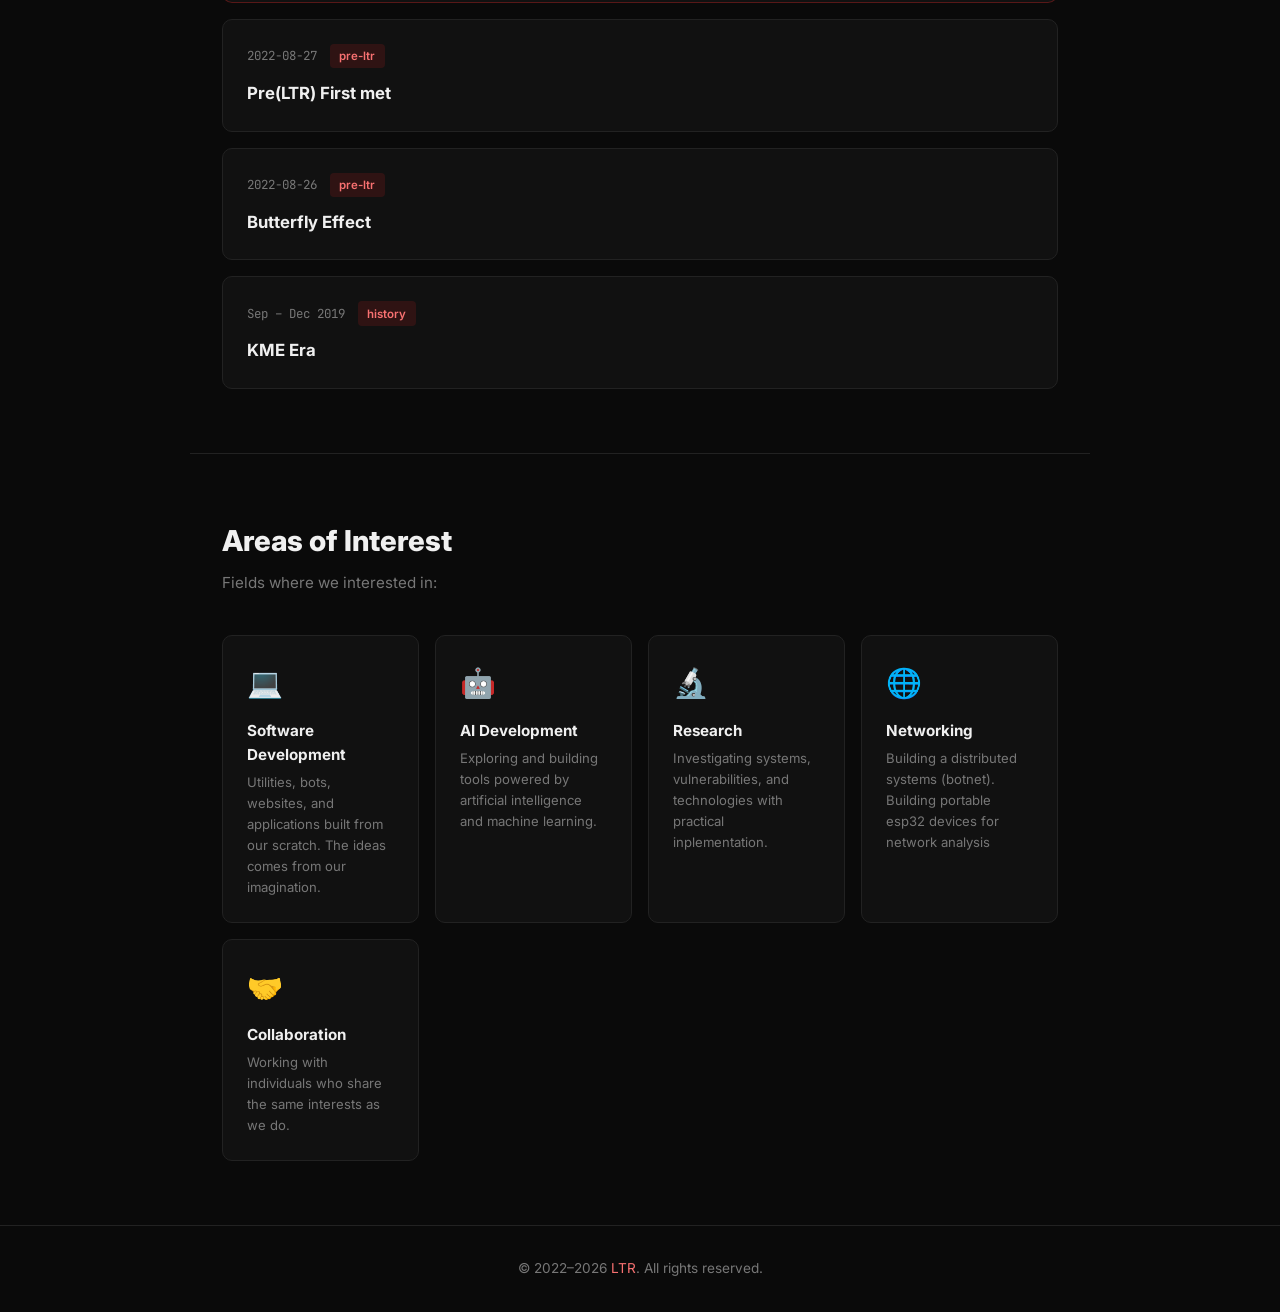
==== commit aaf3d78d: "x" ====
--- a/index.html
+++ b/index.html
@@ -95,7 +95,7 @@
           <div class="project-desc">A utility for quick text modification. Select text and change case or switch keyboard layout instantly.</div>
           <div class="project-lang"><span class="lang-dot lang-cpp"></span>C++</div>
         </div>
-        <span class="badge badge-release">v1.2.1</span>
+        <span class="badge badge-release">v1.3.0</span>
       </a>
 
       <a class="project-card" href="https://github.com/anonimwindows228/DarkGPT" target="_blank" rel="noopener">
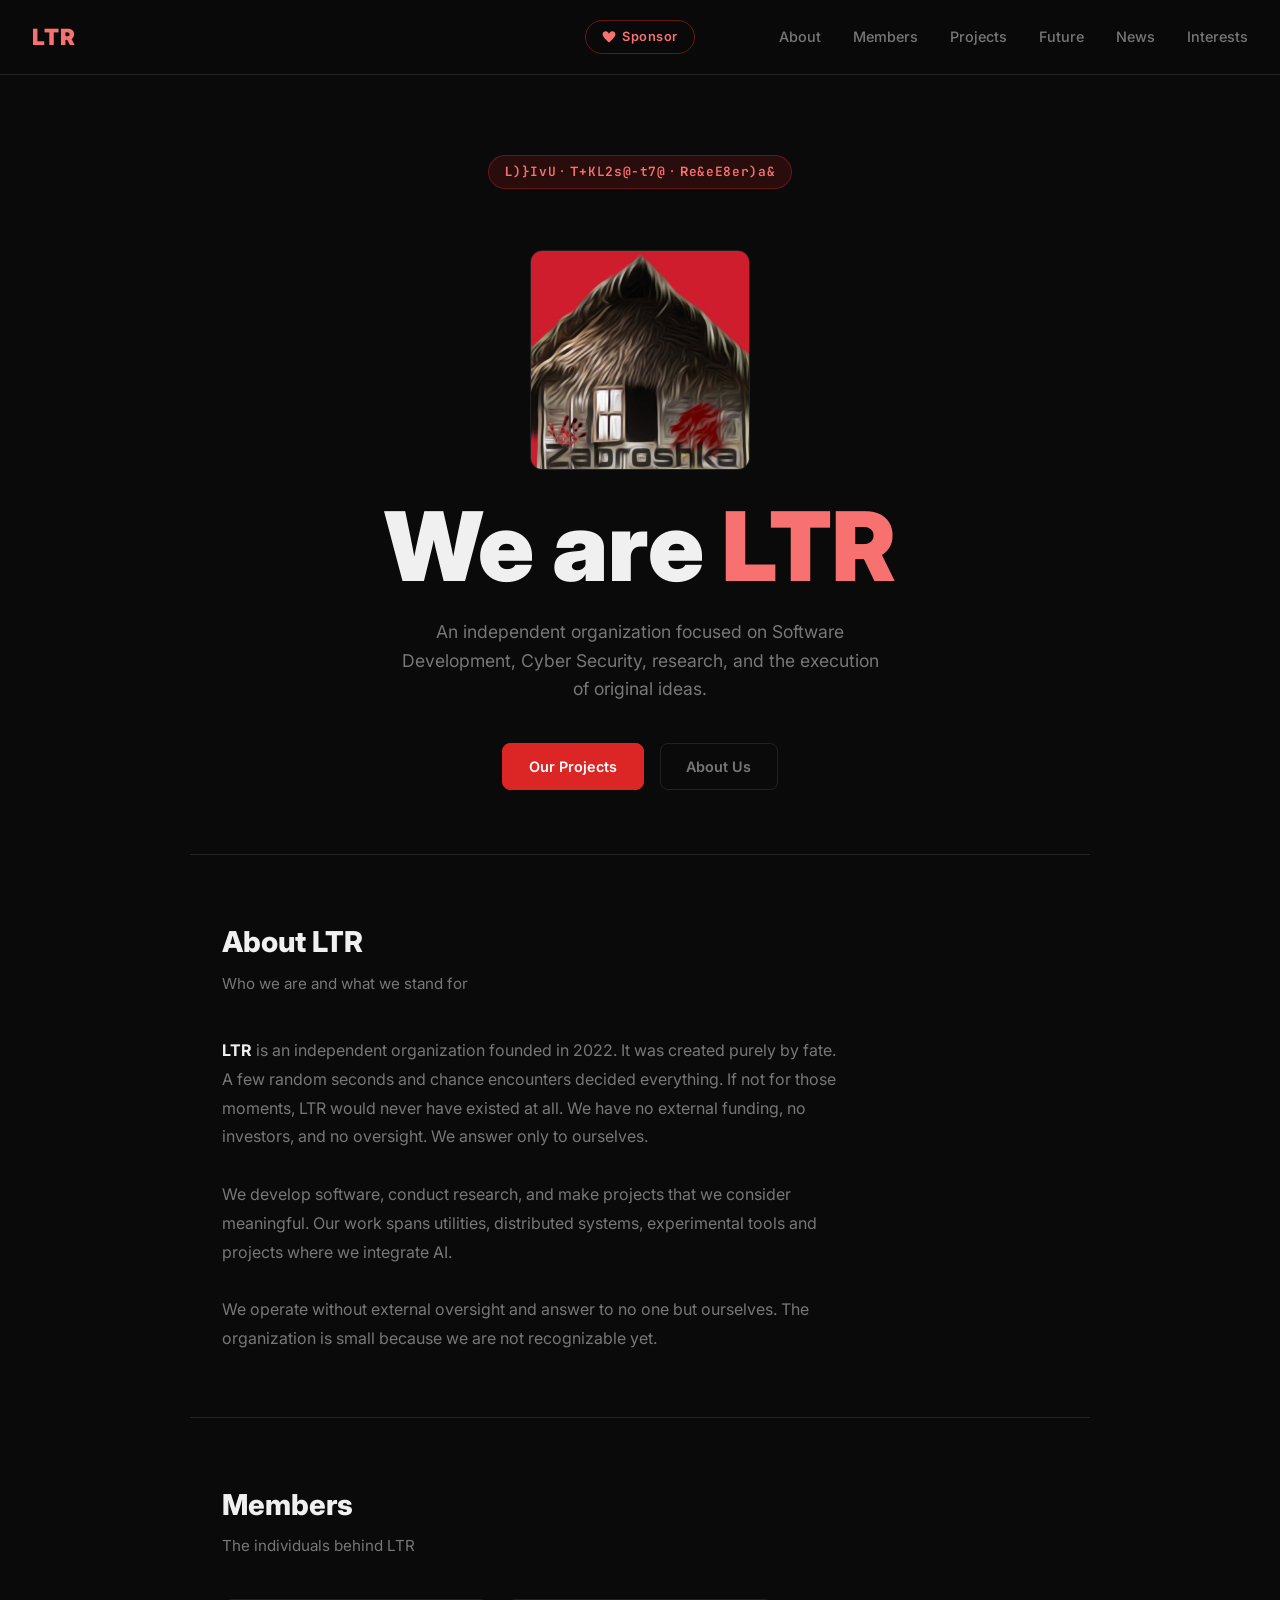
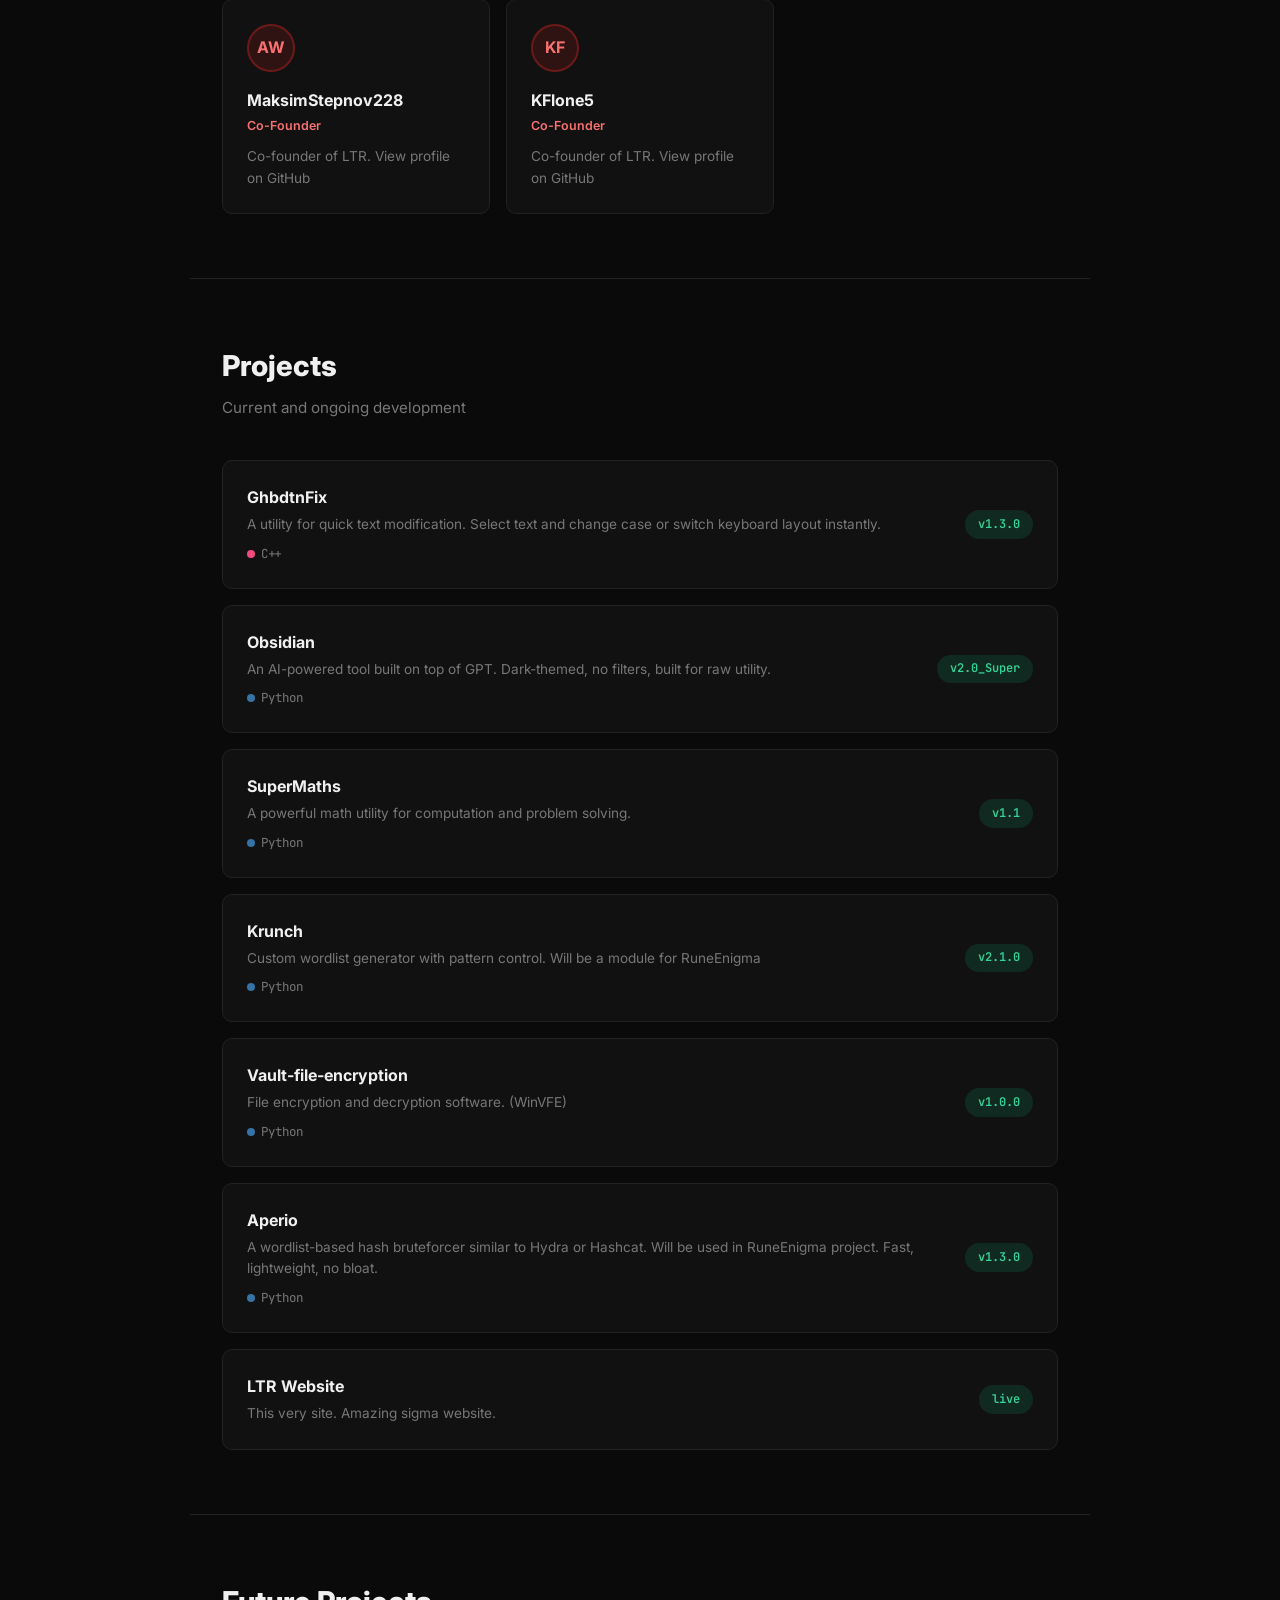
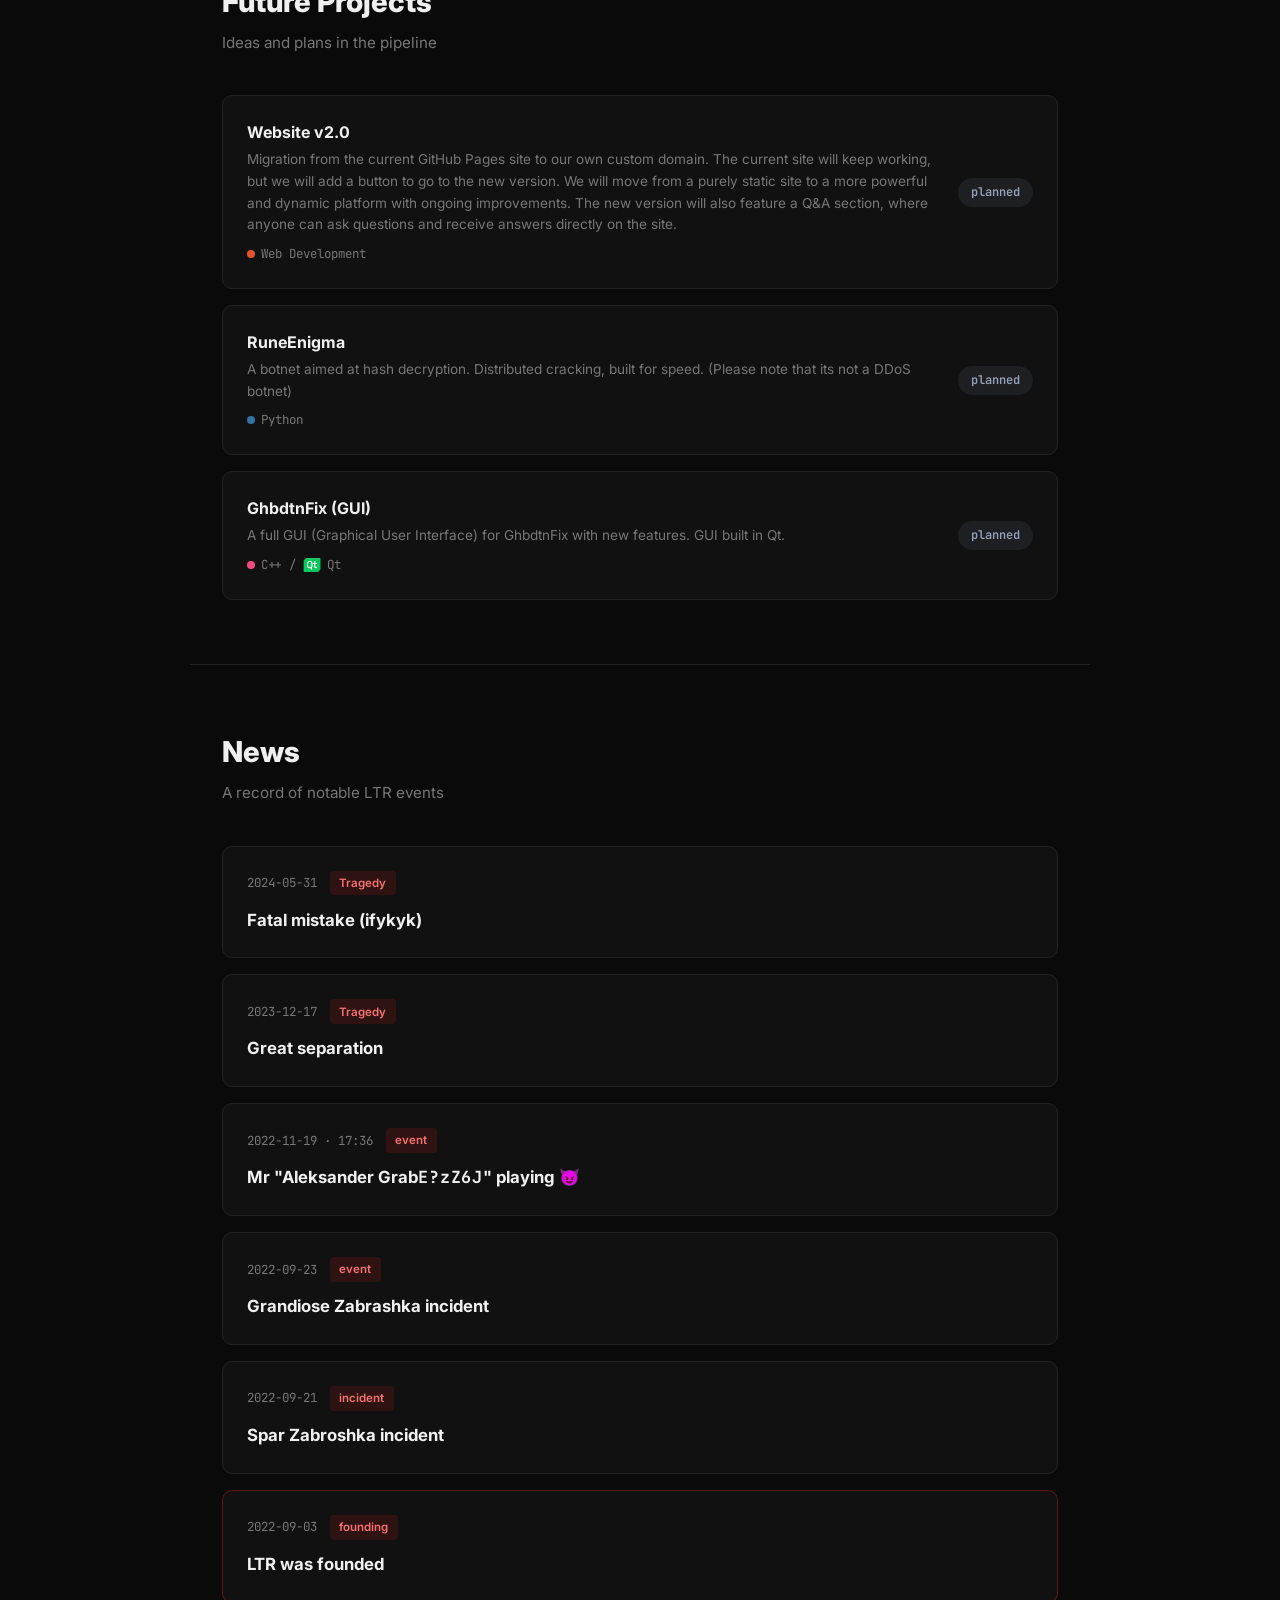
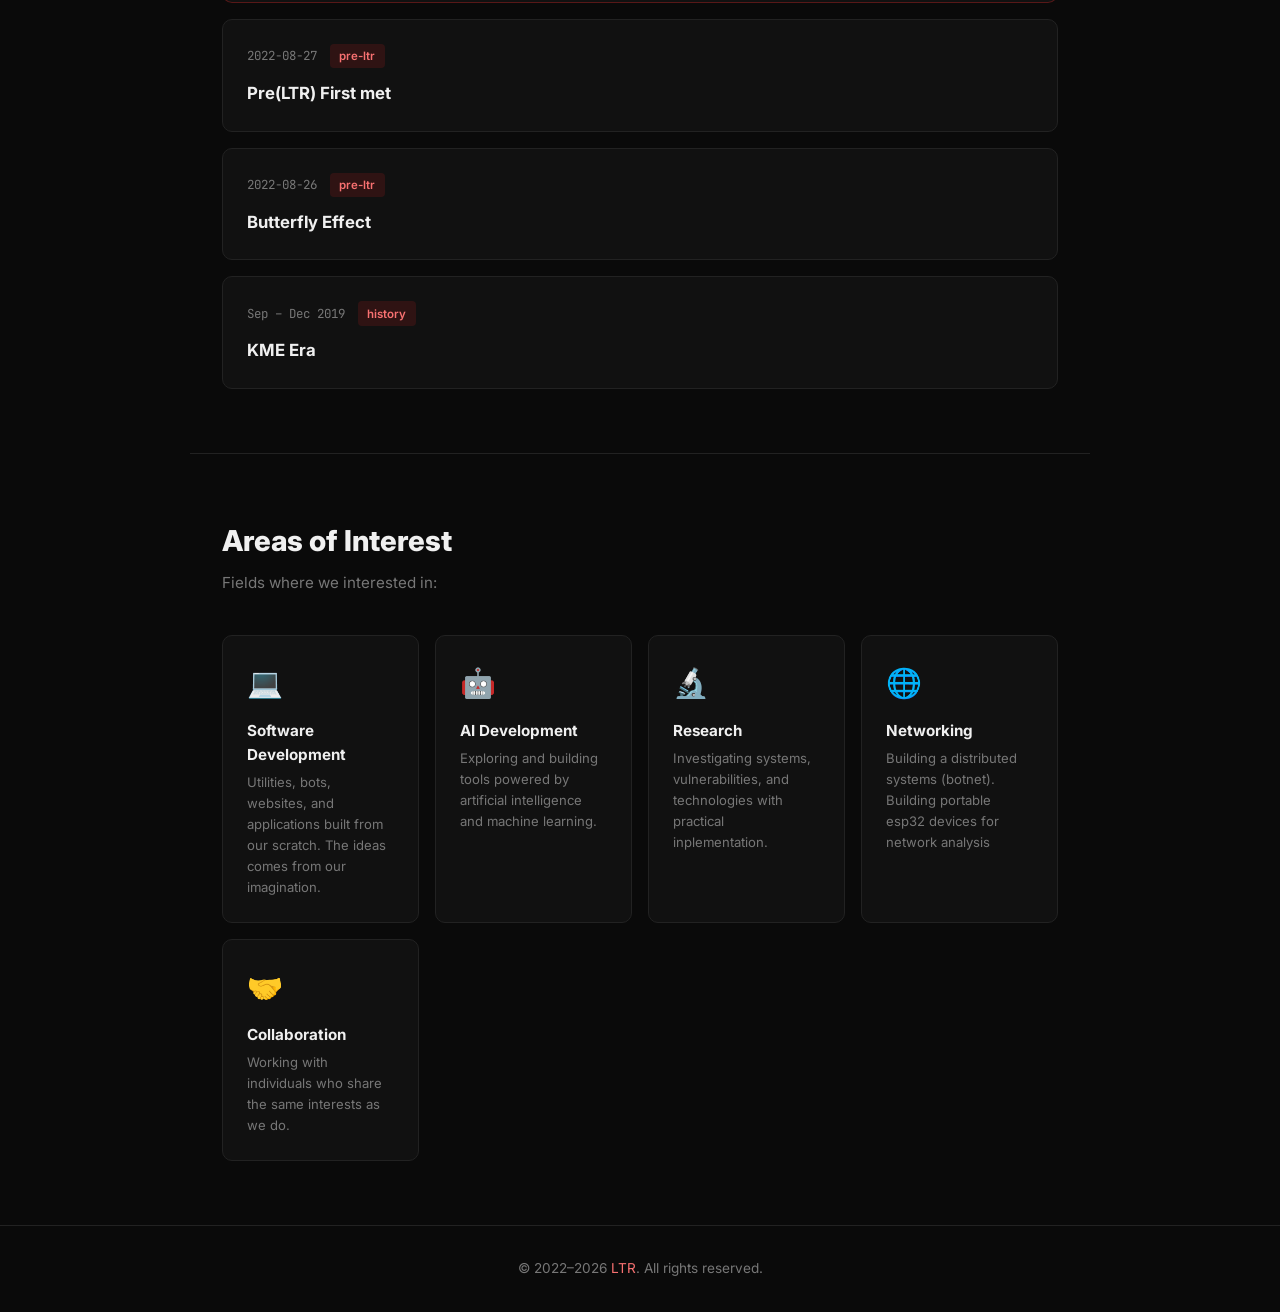
==== commit 607269d4: "x" ====
--- a/index.html
+++ b/index.html
@@ -122,7 +122,7 @@
           <div class="project-desc">Custom wordlist generator with pattern control. Will be a module for RuneEnigma</div>
           <div class="project-lang"><span class="lang-dot lang-python"></span>Python</div>
         </div>
-        <span class="badge badge-release">v2.0.0</span>
+        <span class="badge badge-release">v2.1.0</span>
       </a>
 
       <a class="project-card" href="https://github.com/anonimwindows228/Vault-file-encryption" target="_blank" rel="noopener">
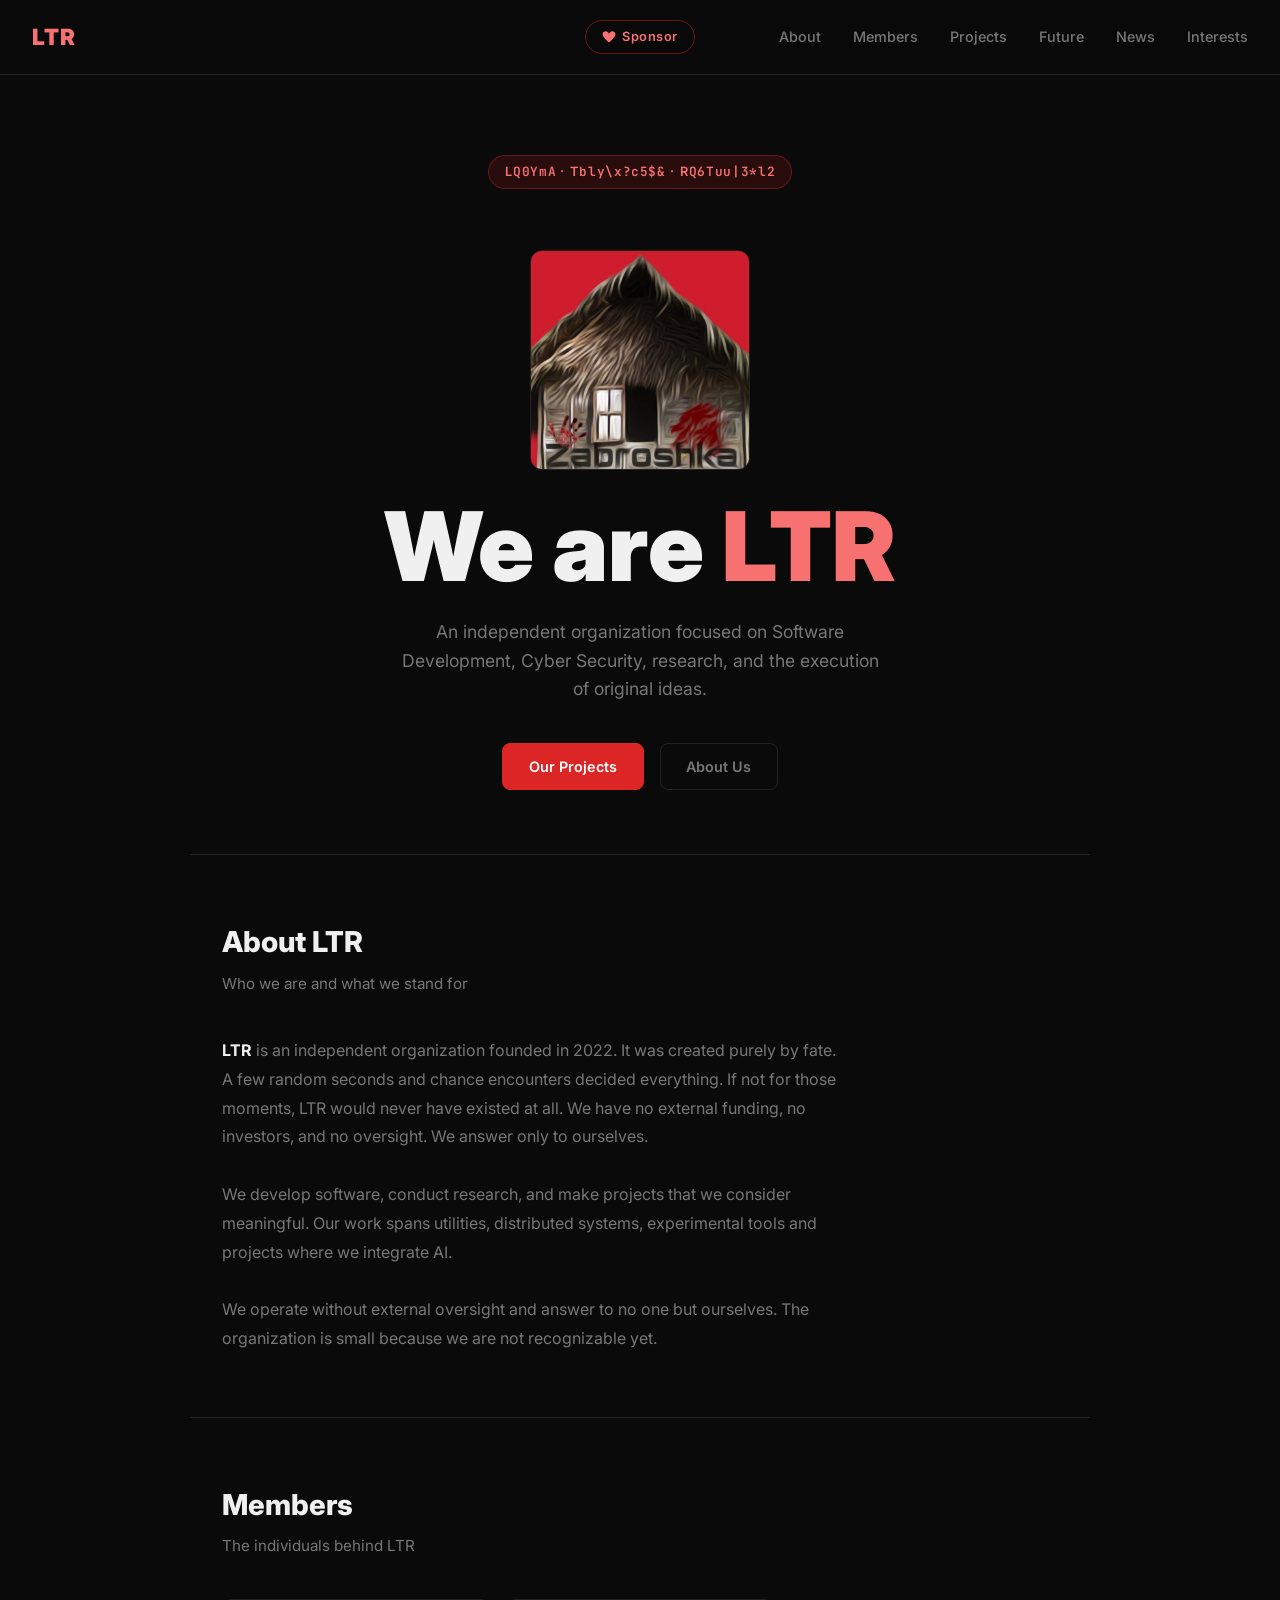
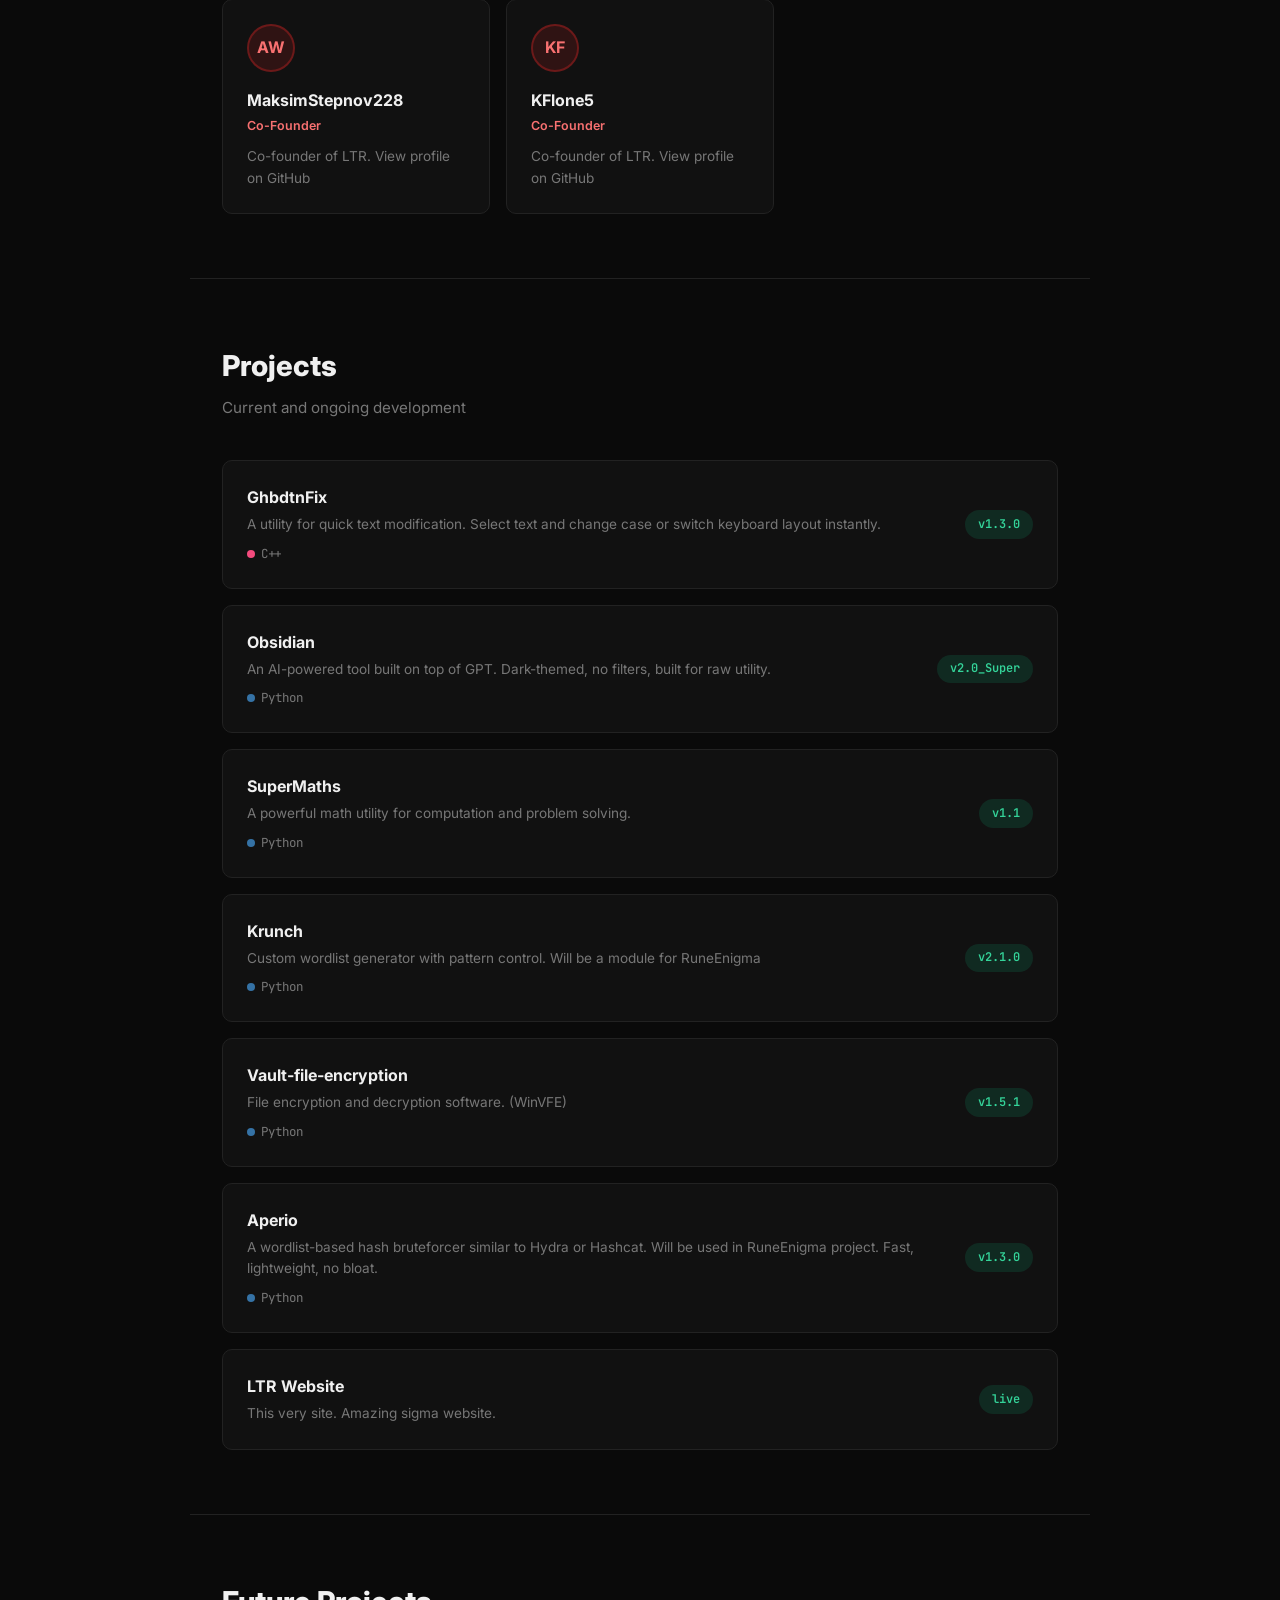
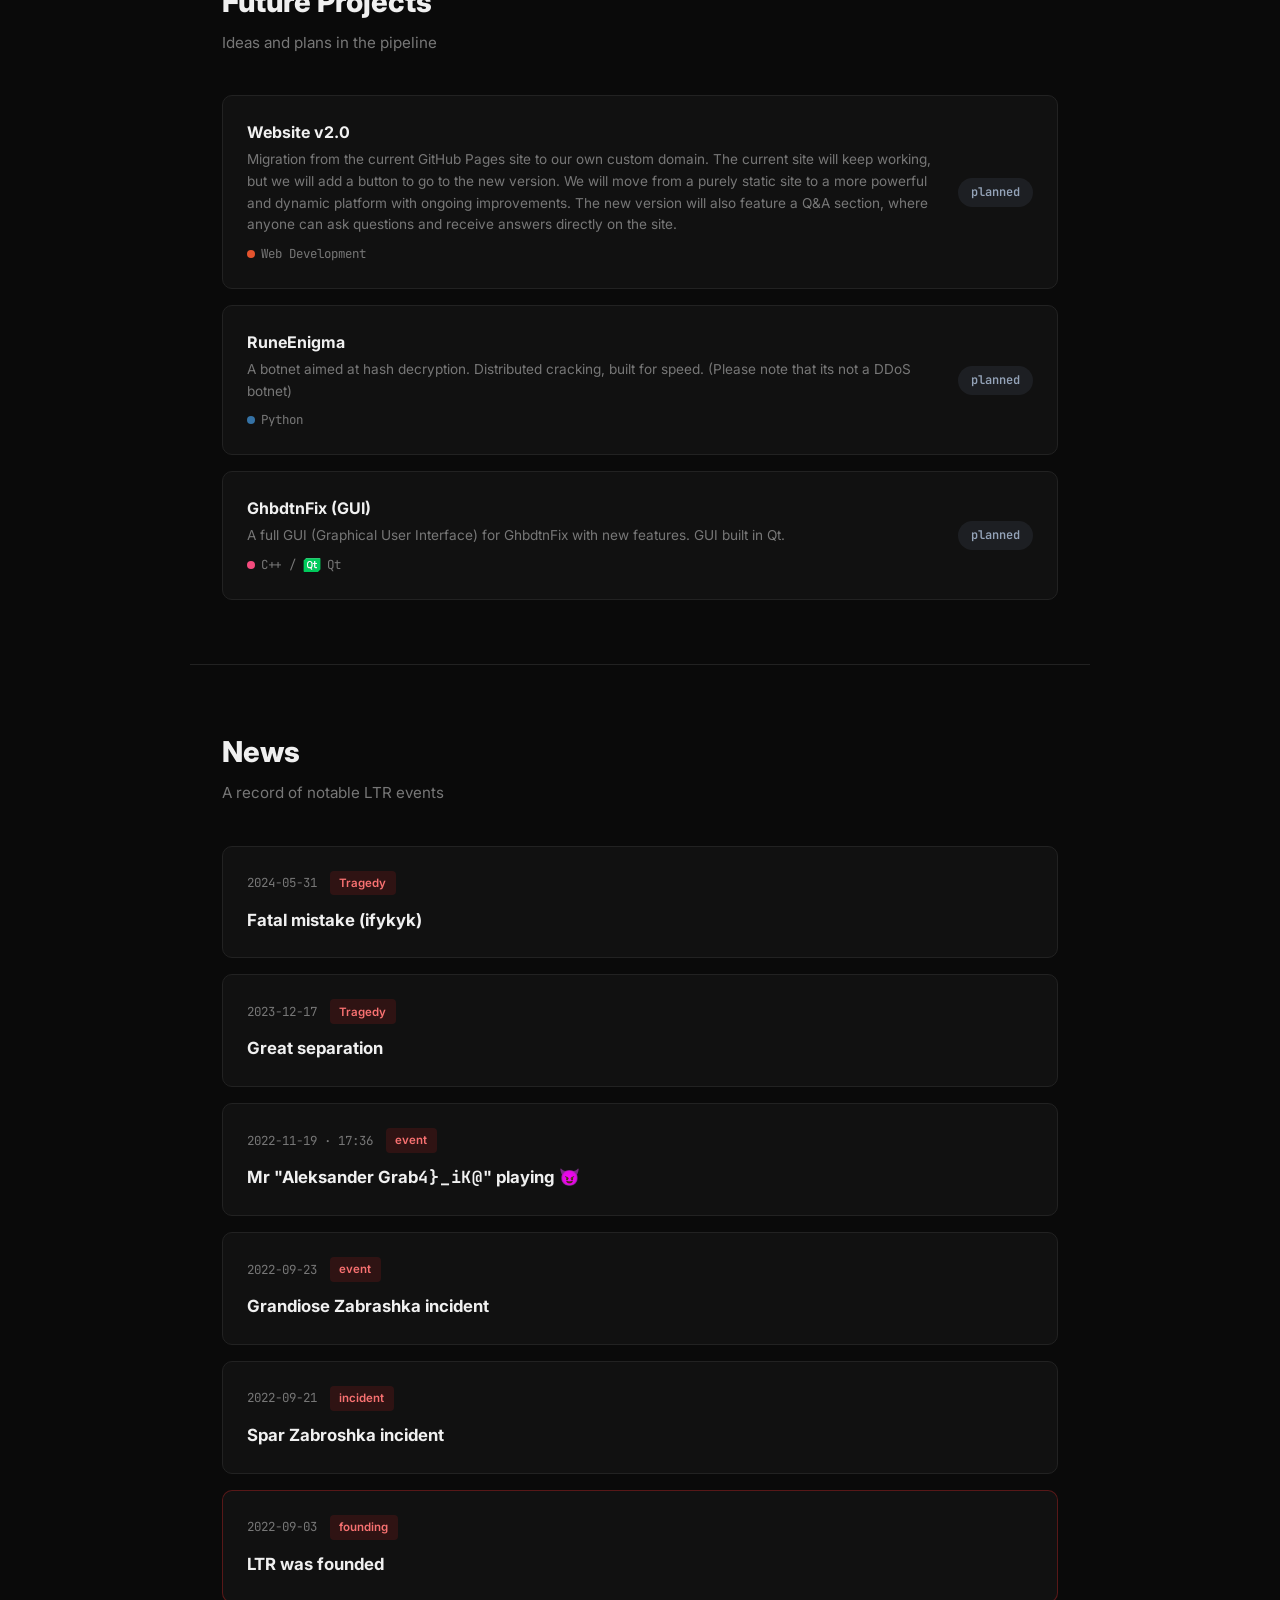
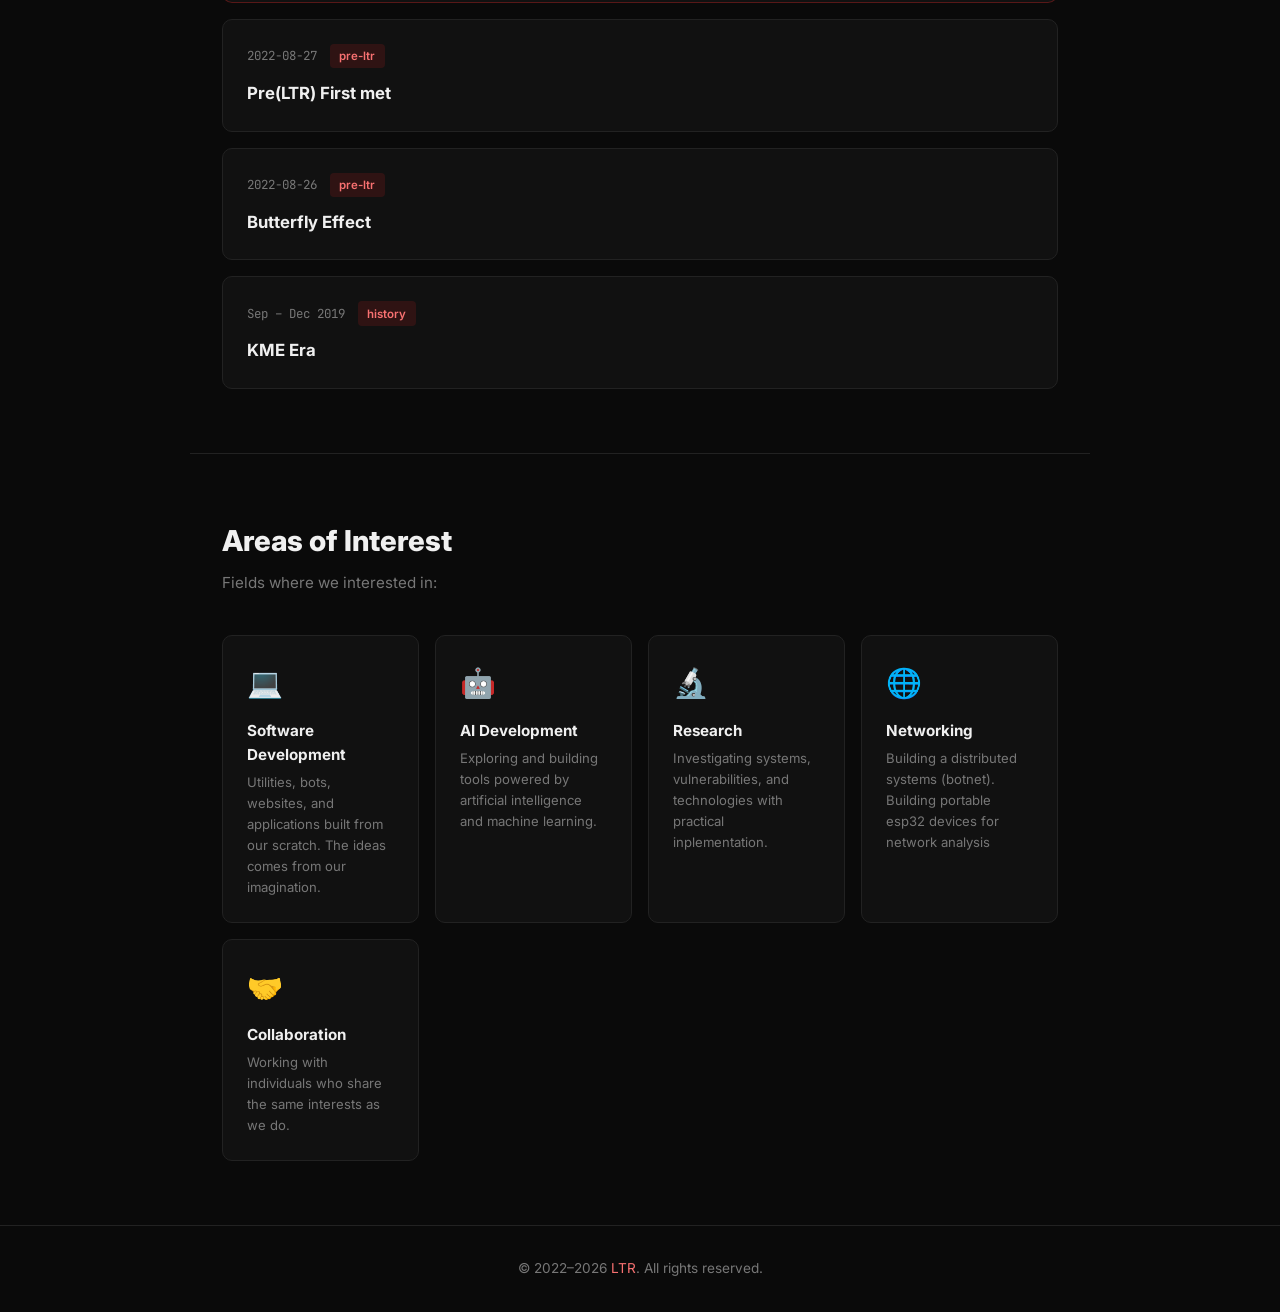
==== commit e90a86bb: "x" ====
--- a/index.html
+++ b/index.html
@@ -131,7 +131,7 @@
           <div class="project-desc">File encryption and decryption software. (WinVFE)</div>
           <div class="project-lang"><span class="lang-dot lang-python"></span>Python</div>
         </div>
-        <span class="badge badge-release">v1.0.0</span>
+        <span class="badge badge-release">v1.5.1</span>
       </a>
 
       <a class="project-card" href="https://github.com/KFlone5/Aperio" target="_blank" rel="noopener">
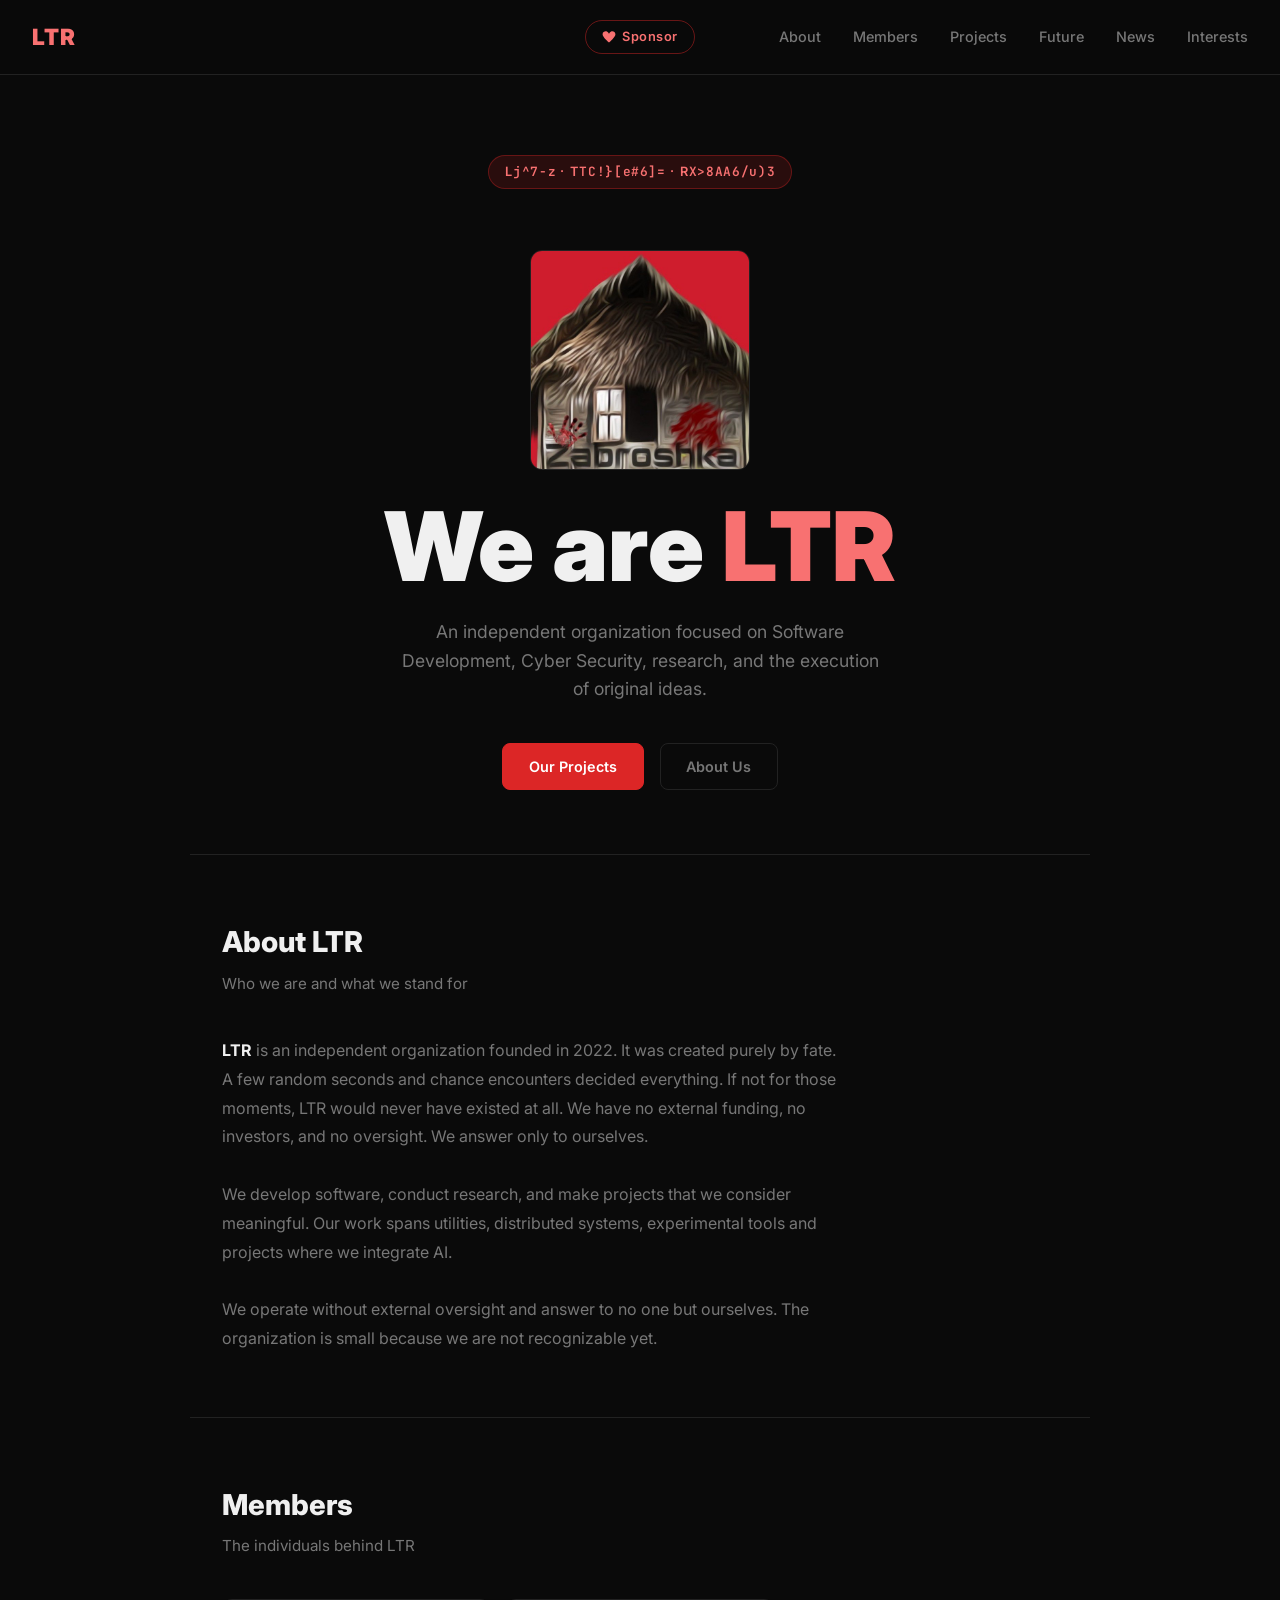
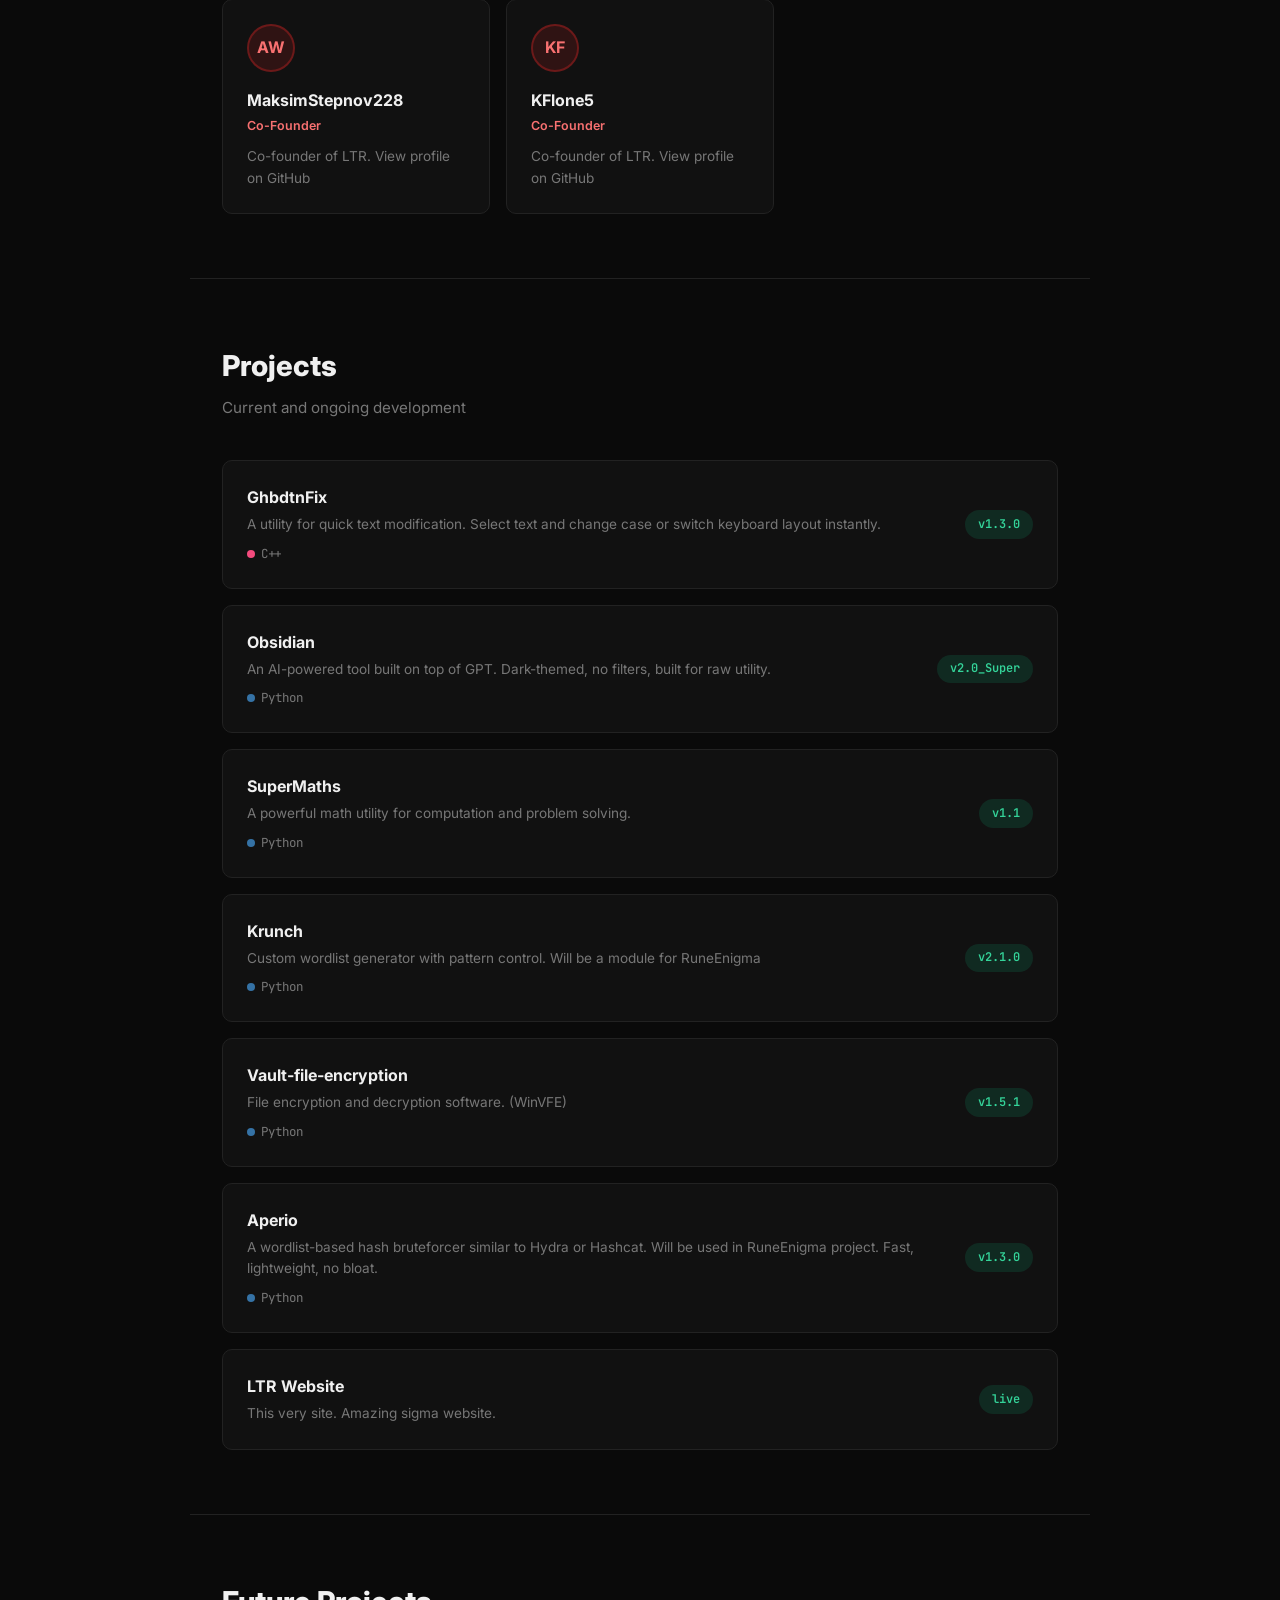
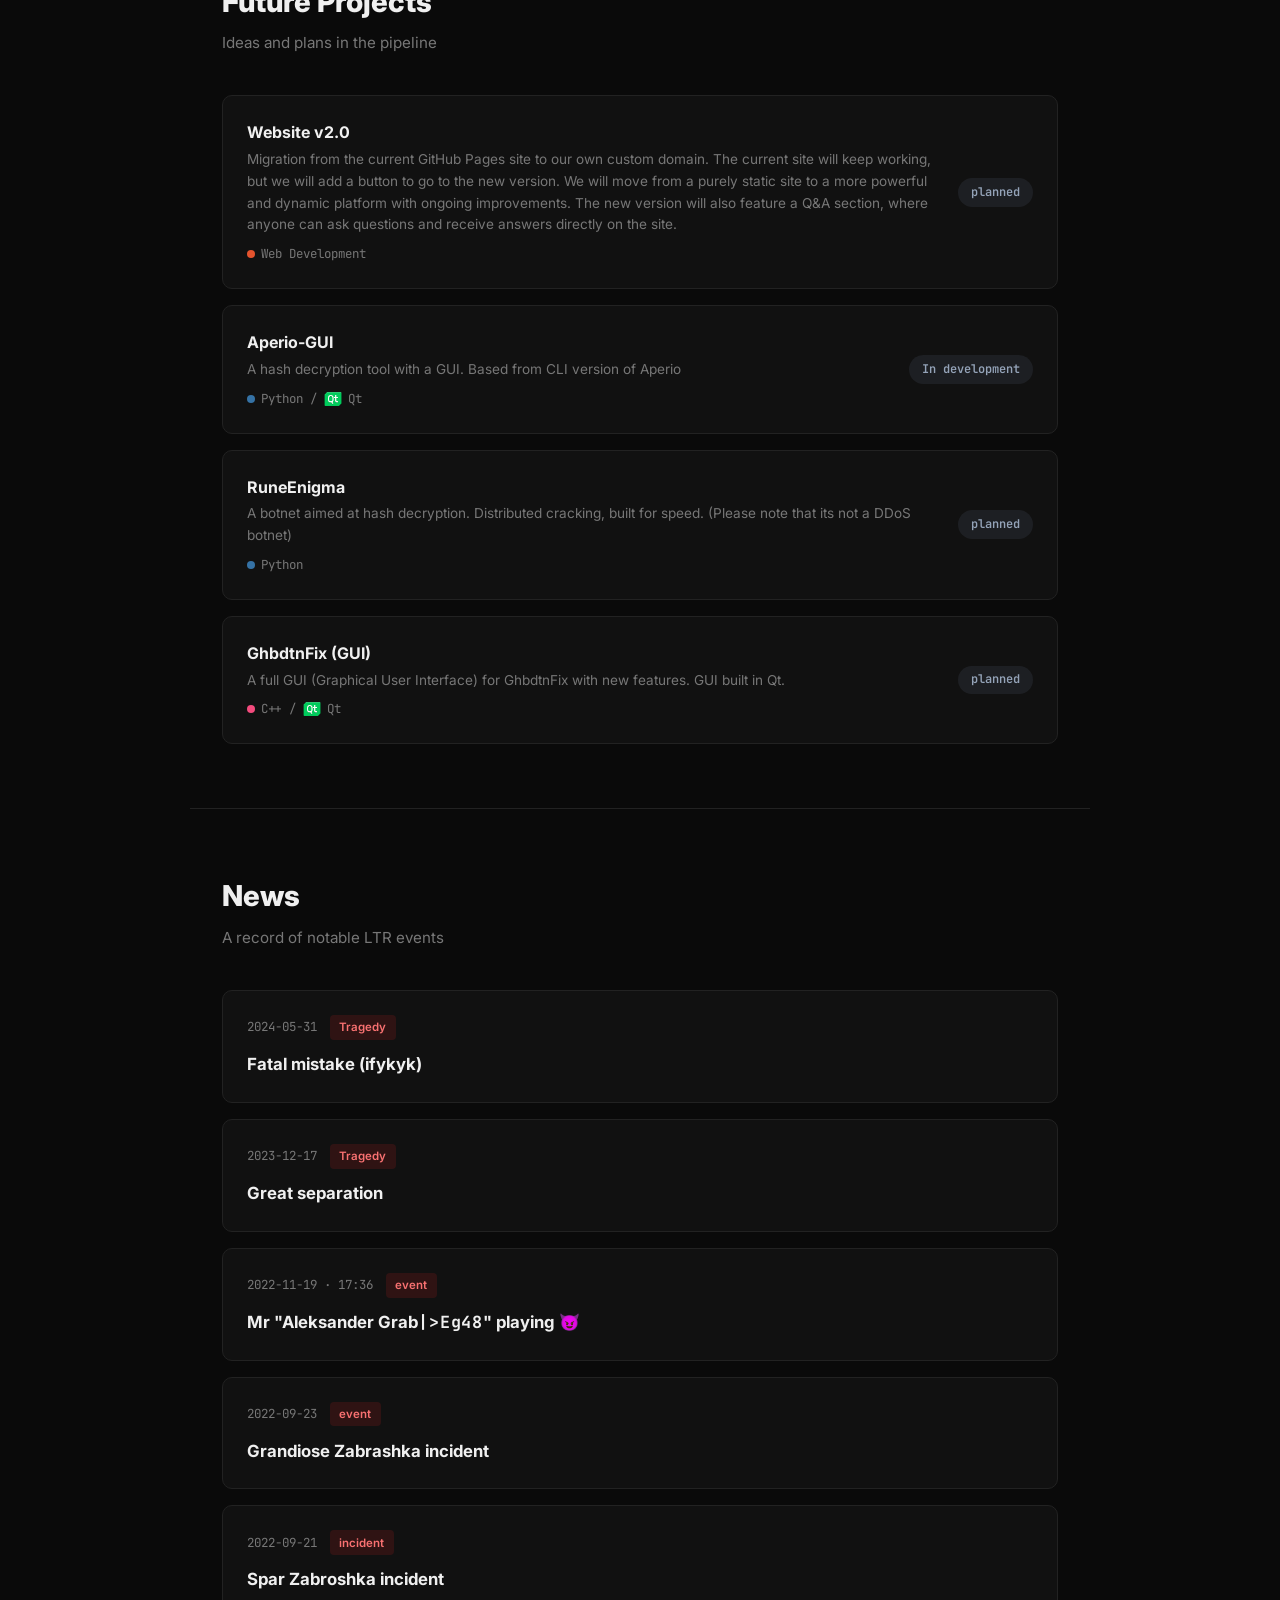
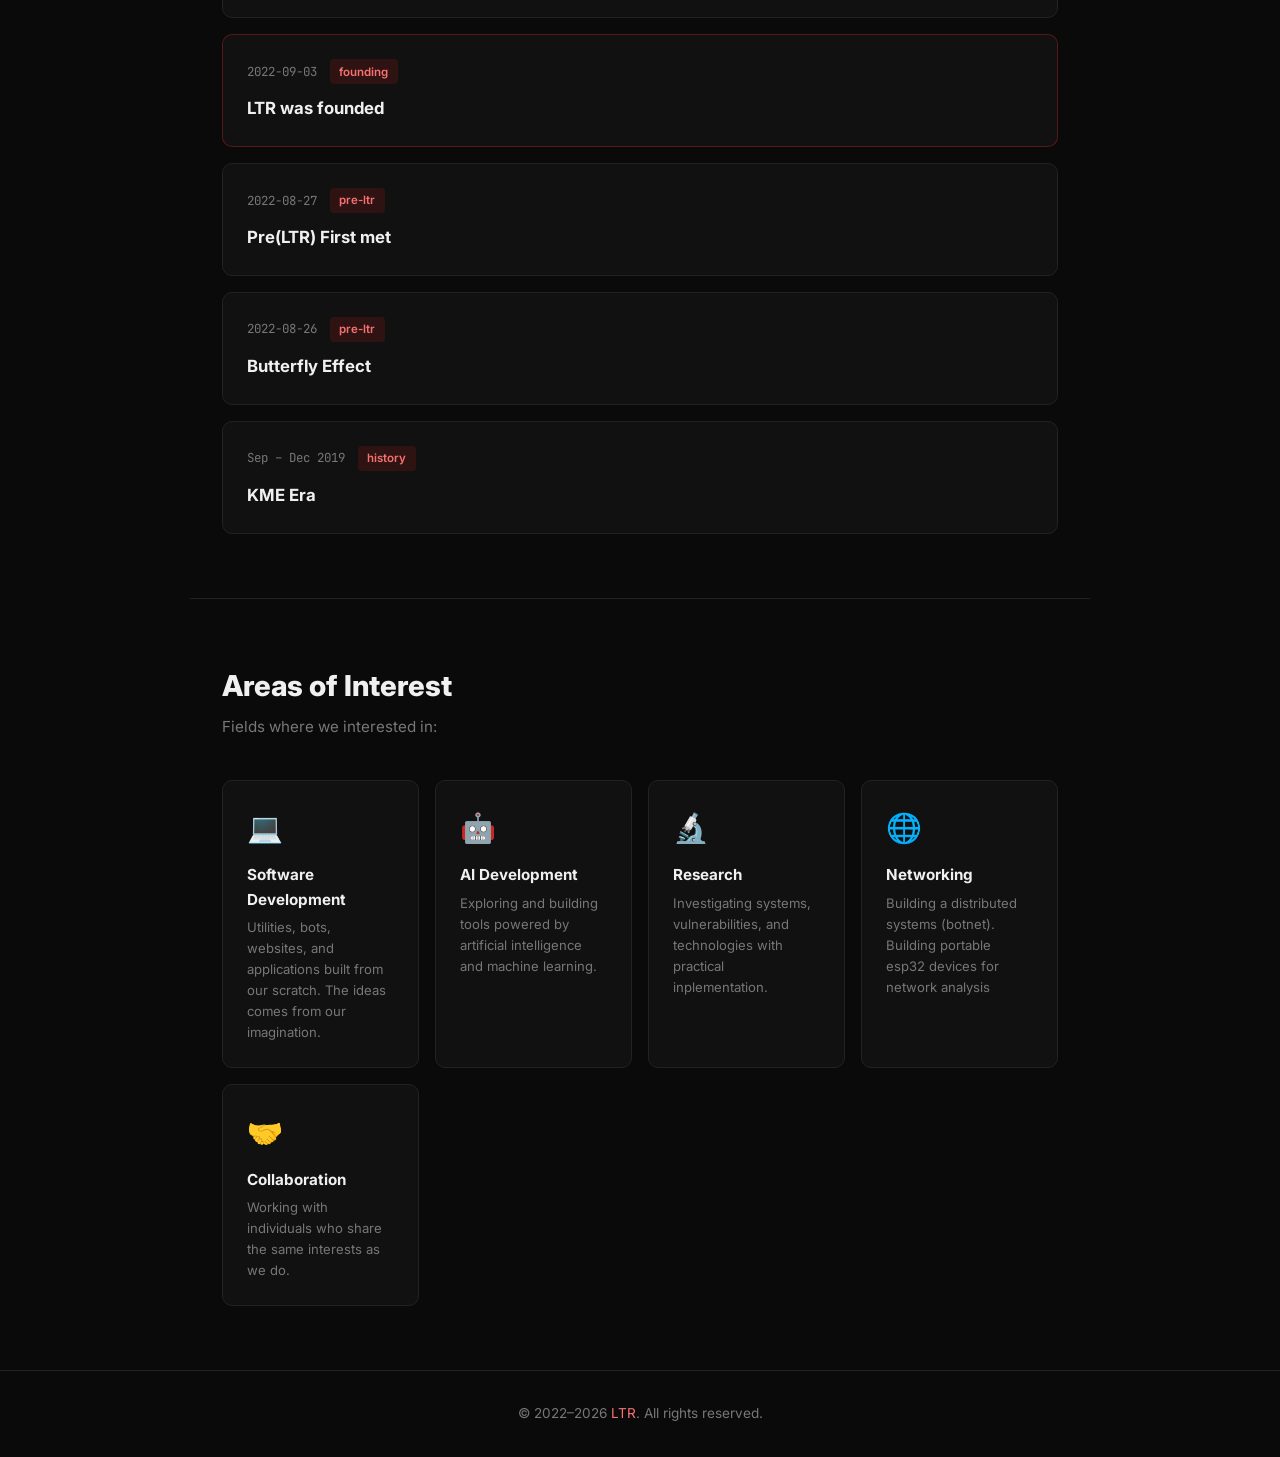
==== commit 6c839eca: "x" ====
--- a/index.html
+++ b/index.html
@@ -173,6 +173,15 @@
 
       <div class="project-card">
         <div>
+          <div class="project-name">Aperio-GUI</div>
+          <div class="project-desc">A hash decryption tool with a GUI. Based from CLI version of Aperio</div>
+          <div class="project-lang"><span class="lang-dot lang-python"></span>Python /<img src="images/qt_logo.ico" class="qt-img"> Qt</div>
+        </div>
+        <span class="badge badge-idea">In development</span>
+      </div>
+
+      <div class="project-card">
+        <div>
           <div class="project-name">RuneEnigma</div>
           <div class="project-desc">A botnet aimed at hash decryption. Distributed cracking, built for speed. (Please note that its not a DDoS botnet)</div>
           <div class="project-lang"><span class="lang-dot lang-python"></span>Python</div>
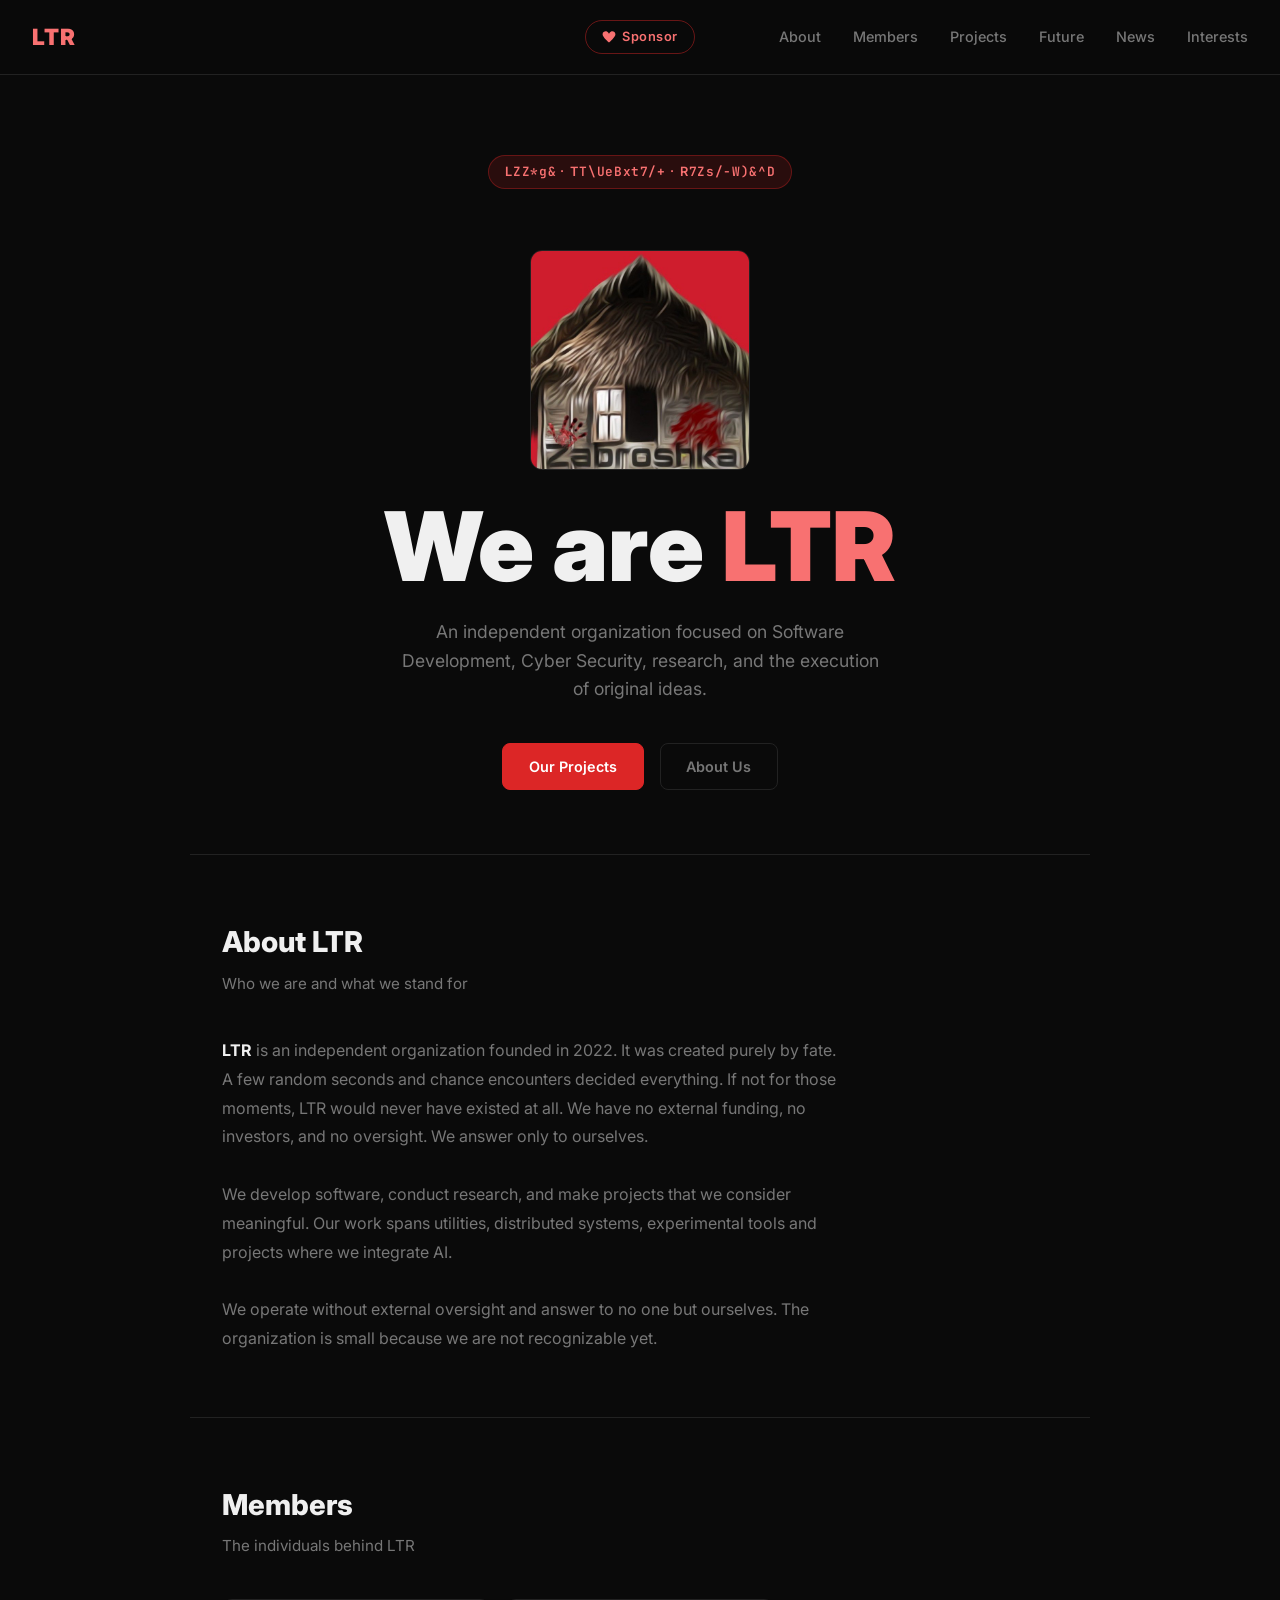
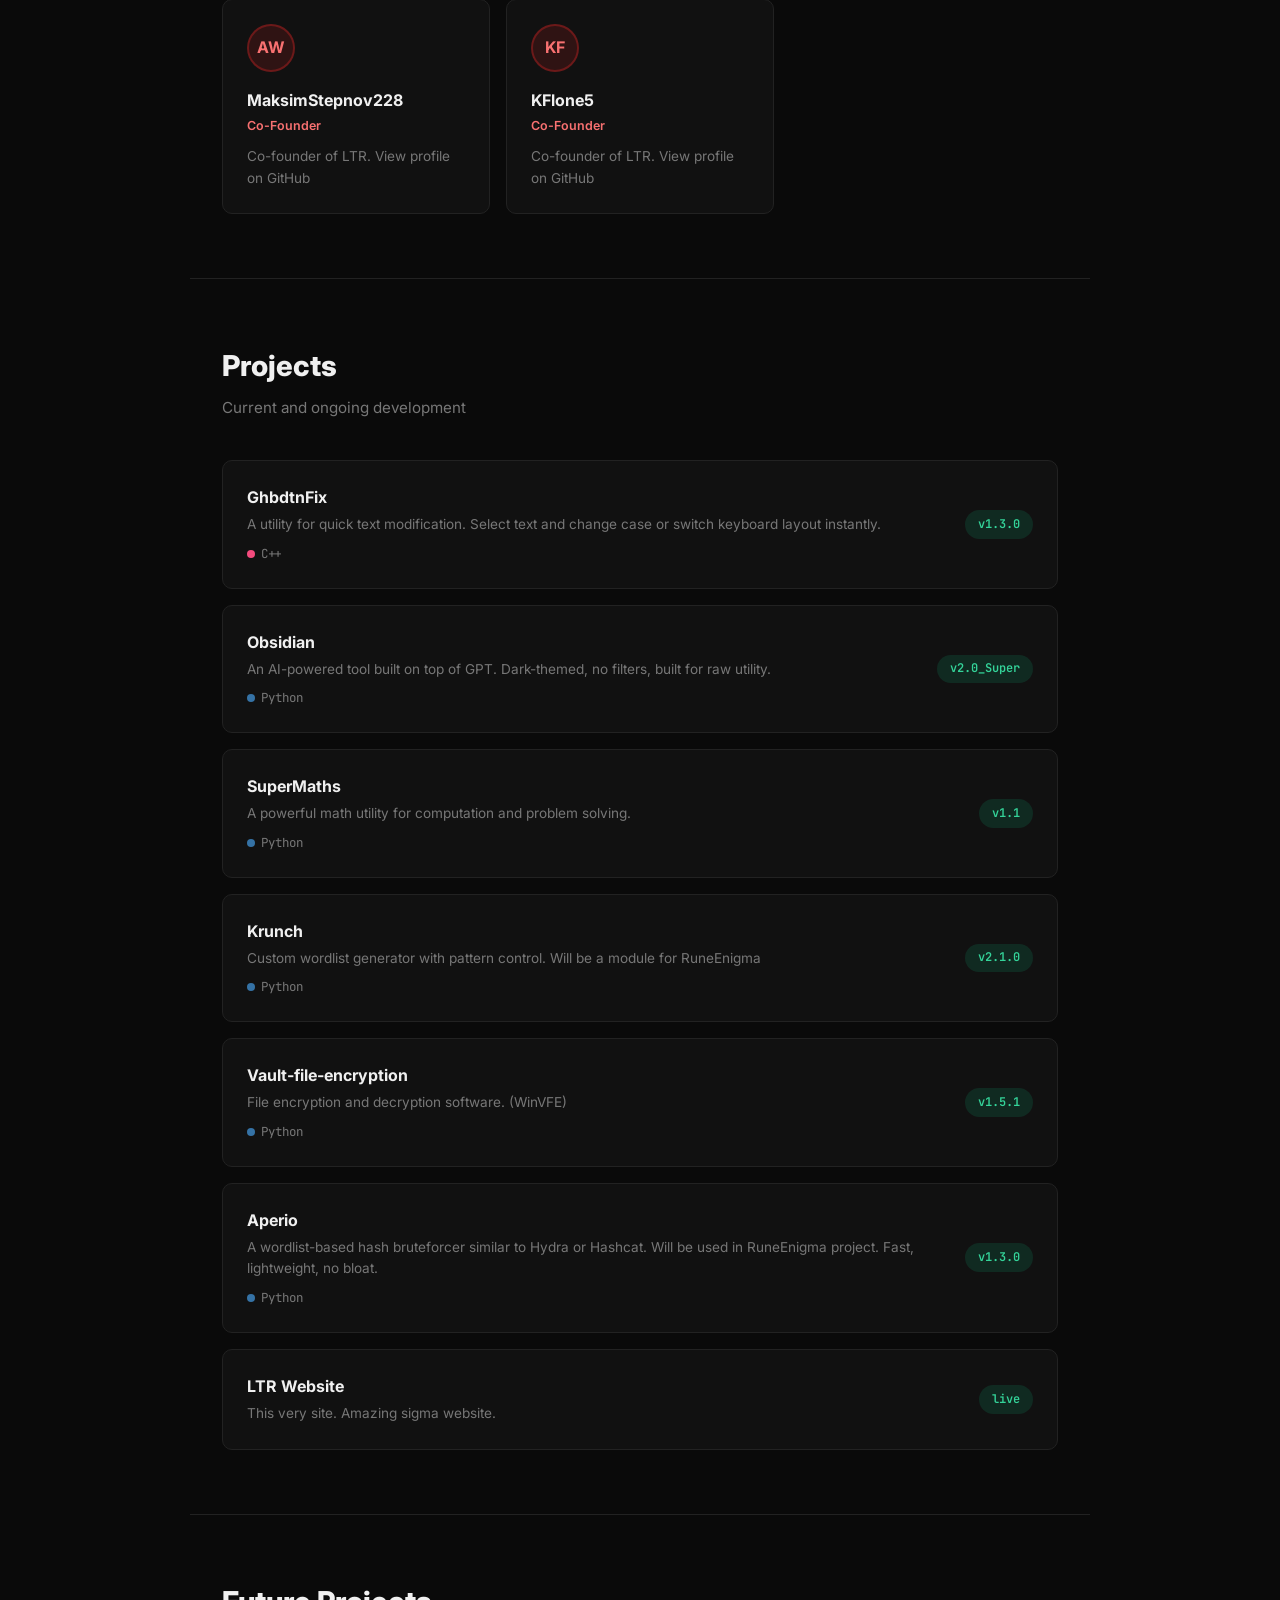
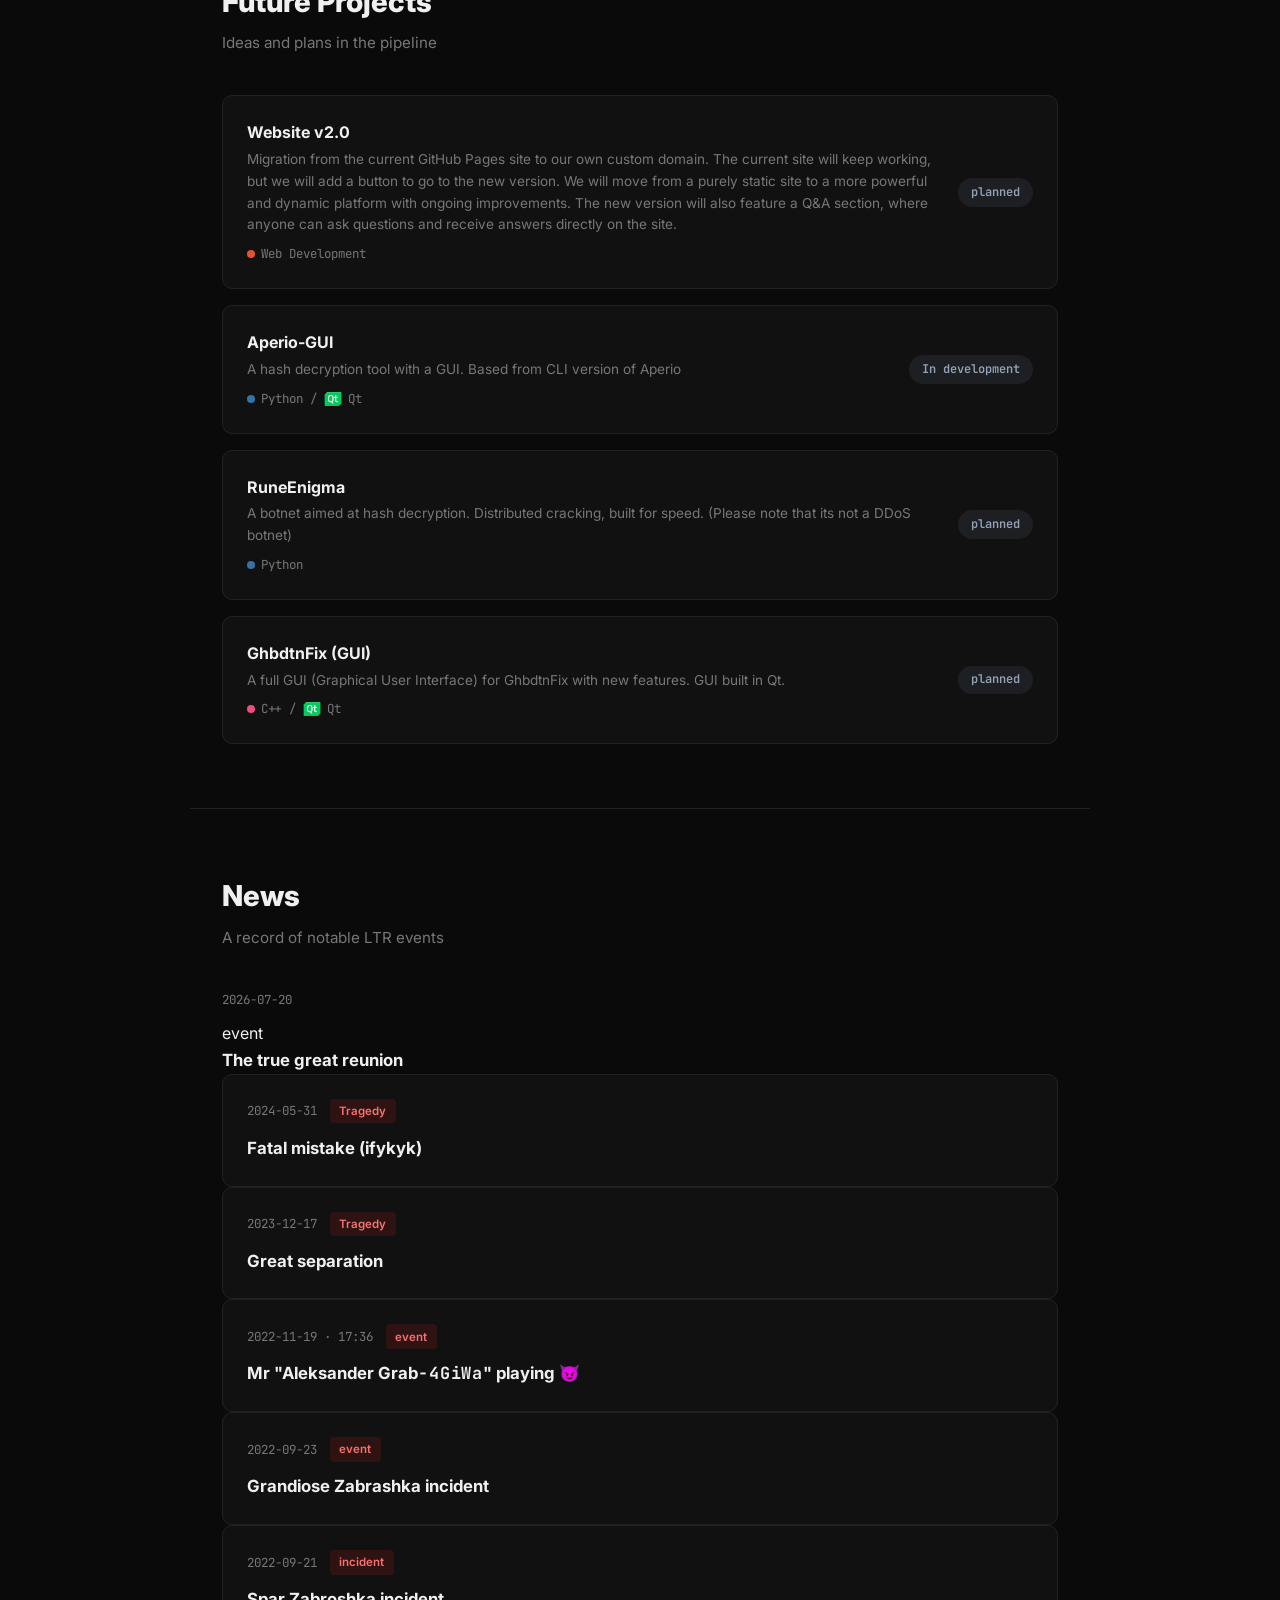
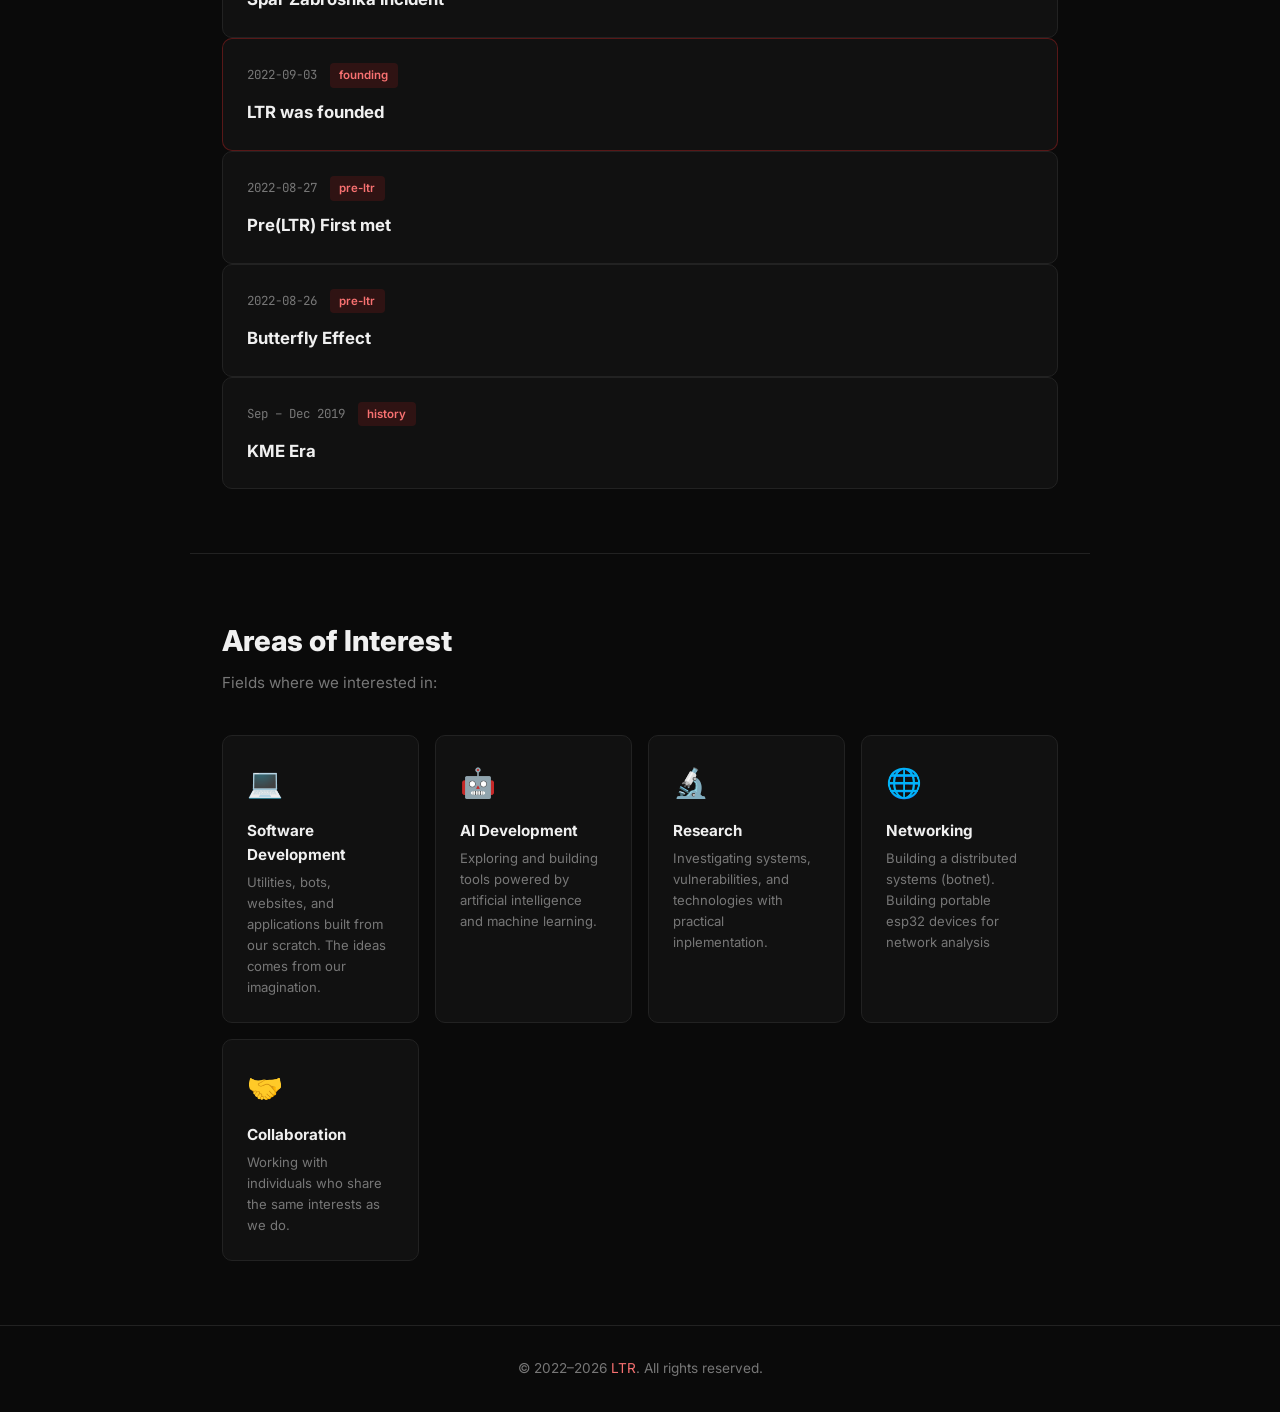
==== commit 4a89a837: "XX" ====
--- a/index.html
+++ b/index.html
@@ -209,6 +209,14 @@
     <p class="section-sub">A record of notable LTR events</p>
     <div class="news-list">
 
+      <div class="news-item">
+        <div class="news-meta">
+          <span class="news-date">2026-07-20</div>
+          <span class="news-type">event</div>
+        </div>
+        <div class="news-title">The true great reunion</div>
+      </div>
+
       <div class="news-card">
         <div class="news-meta">
           <span class="news-date">2024-05-31</span>
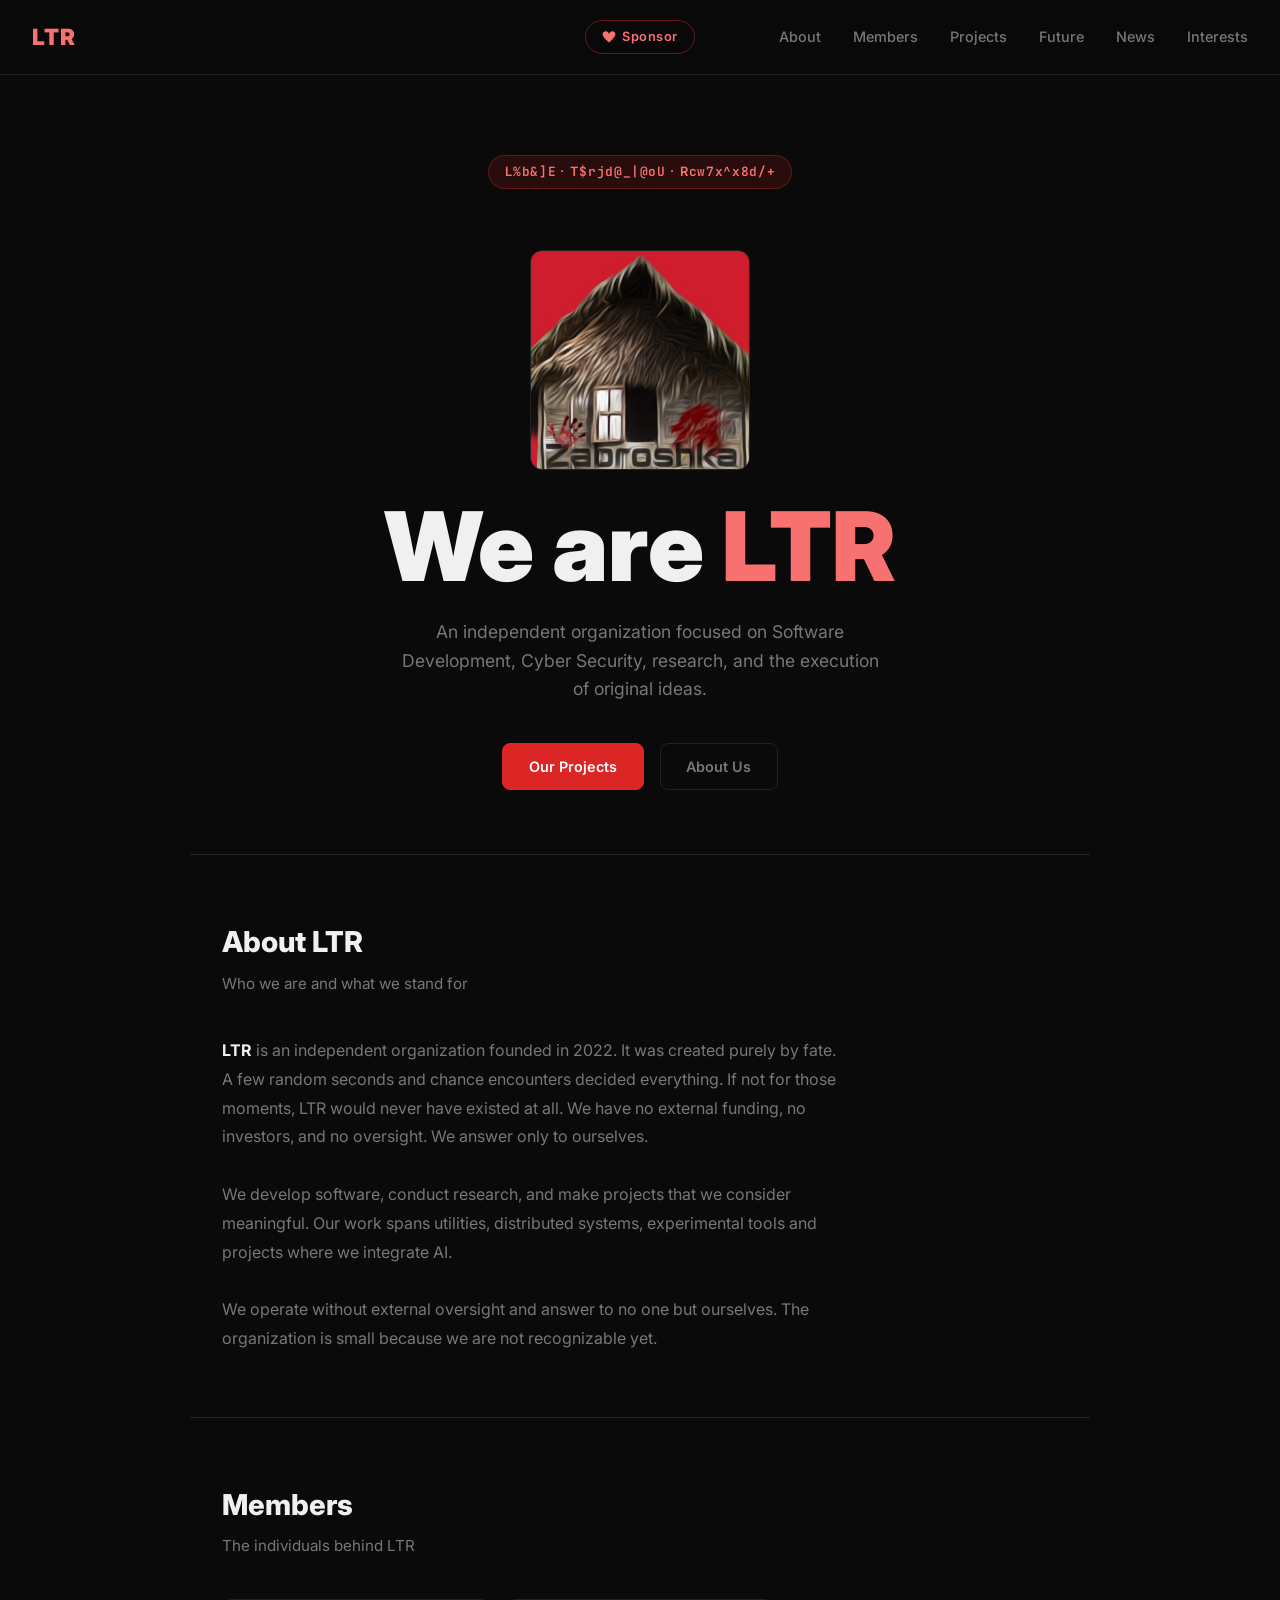
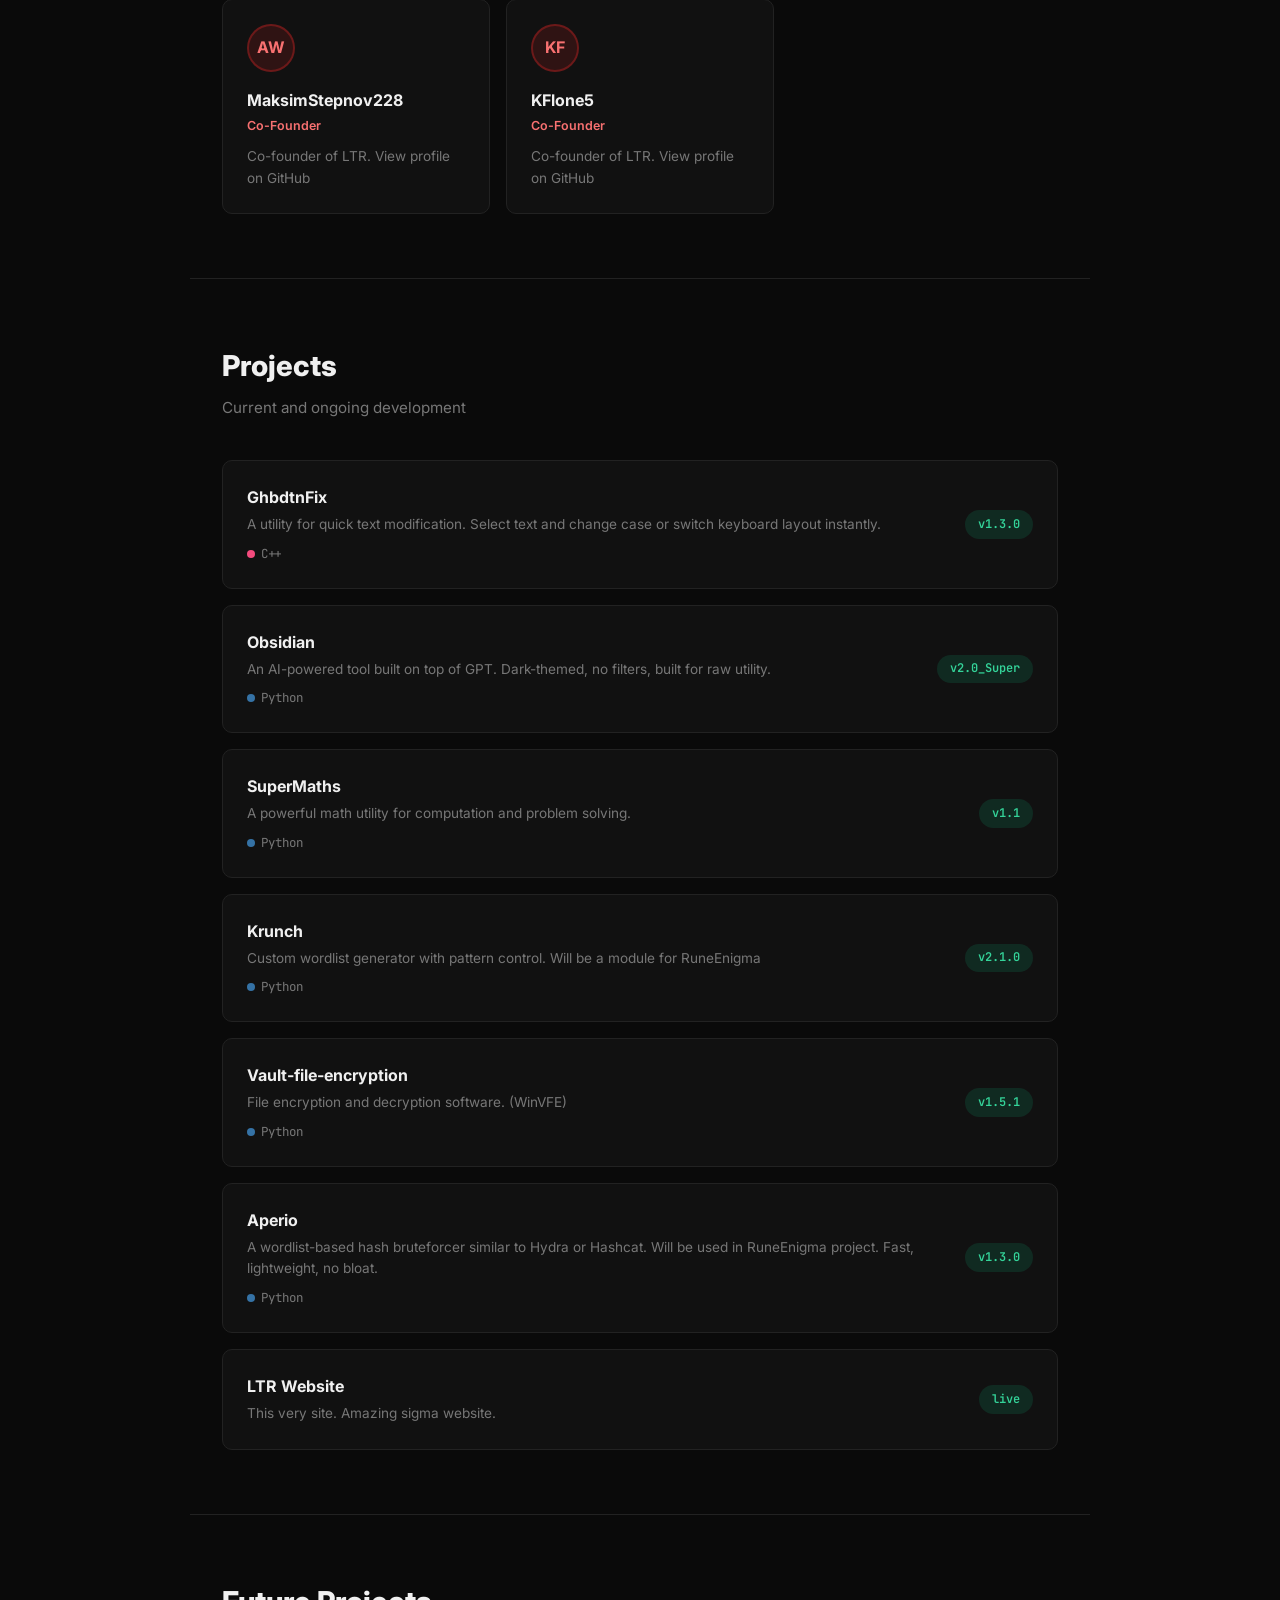
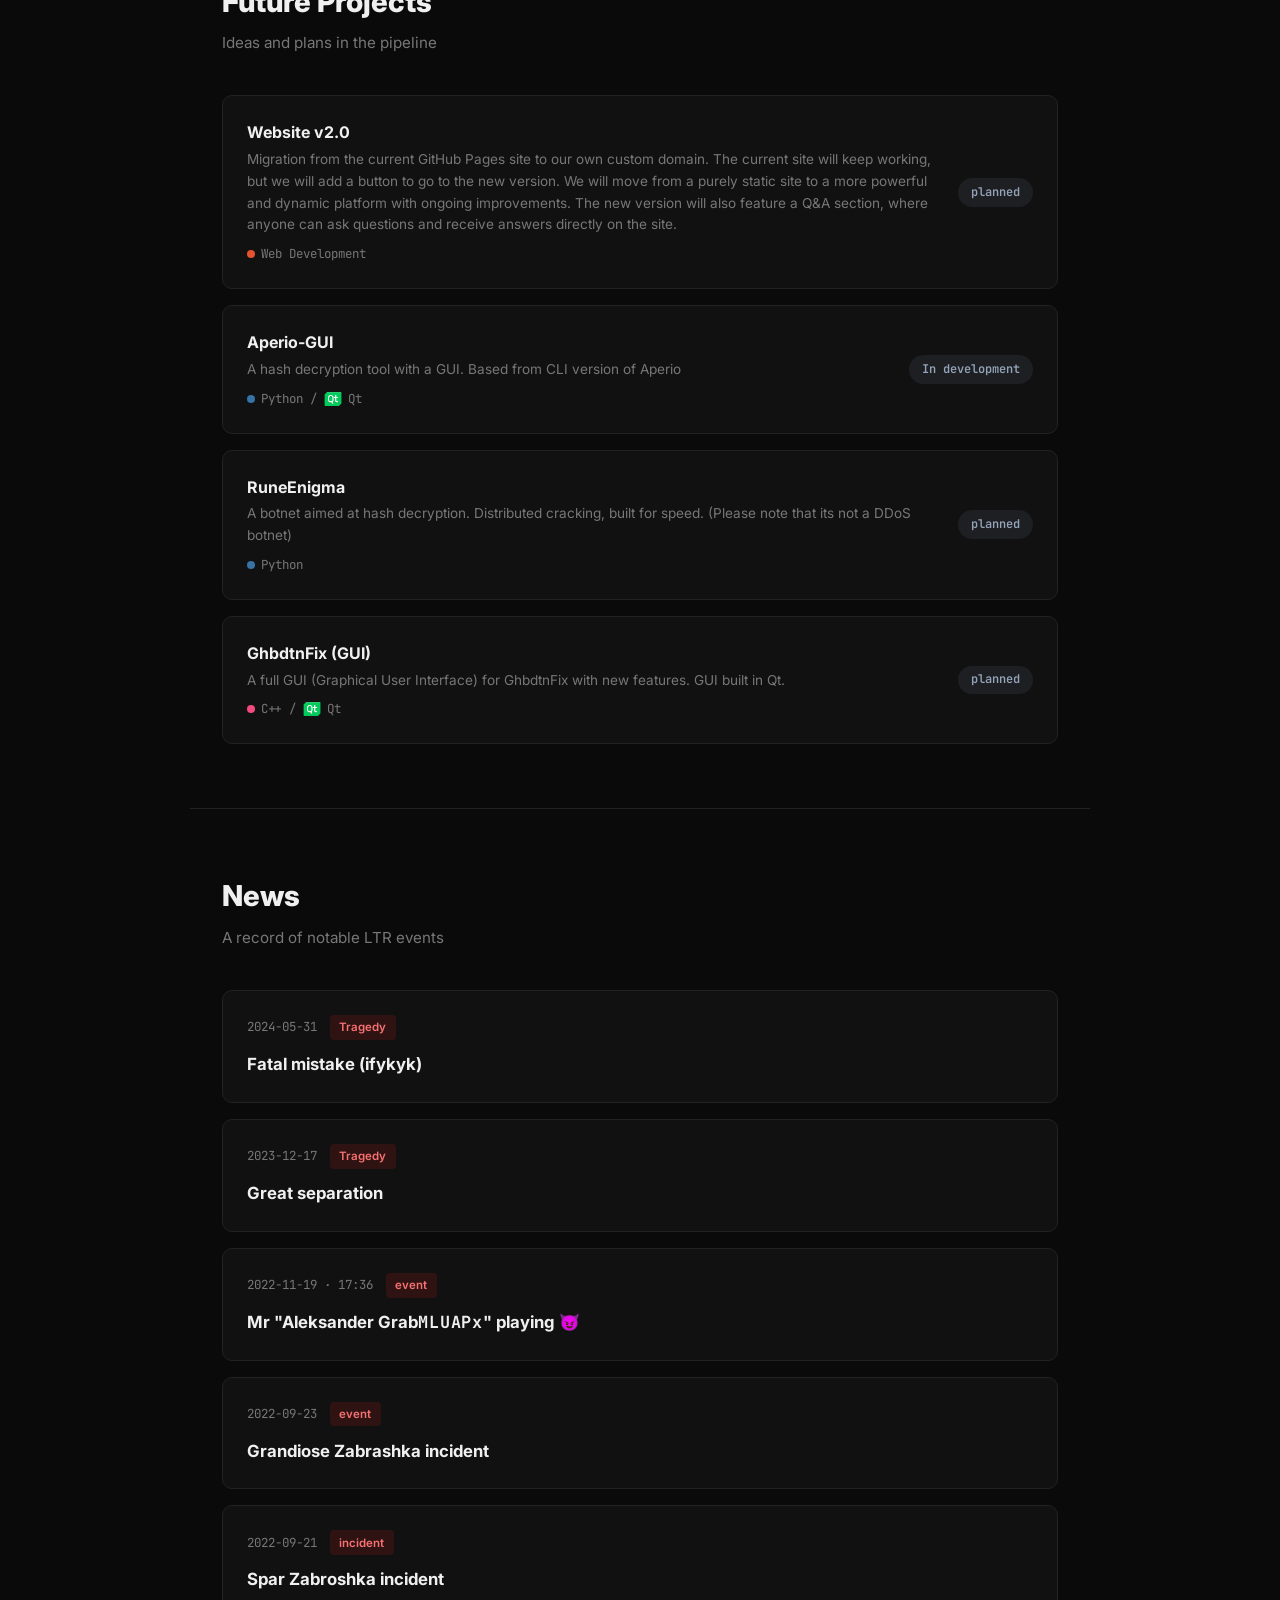
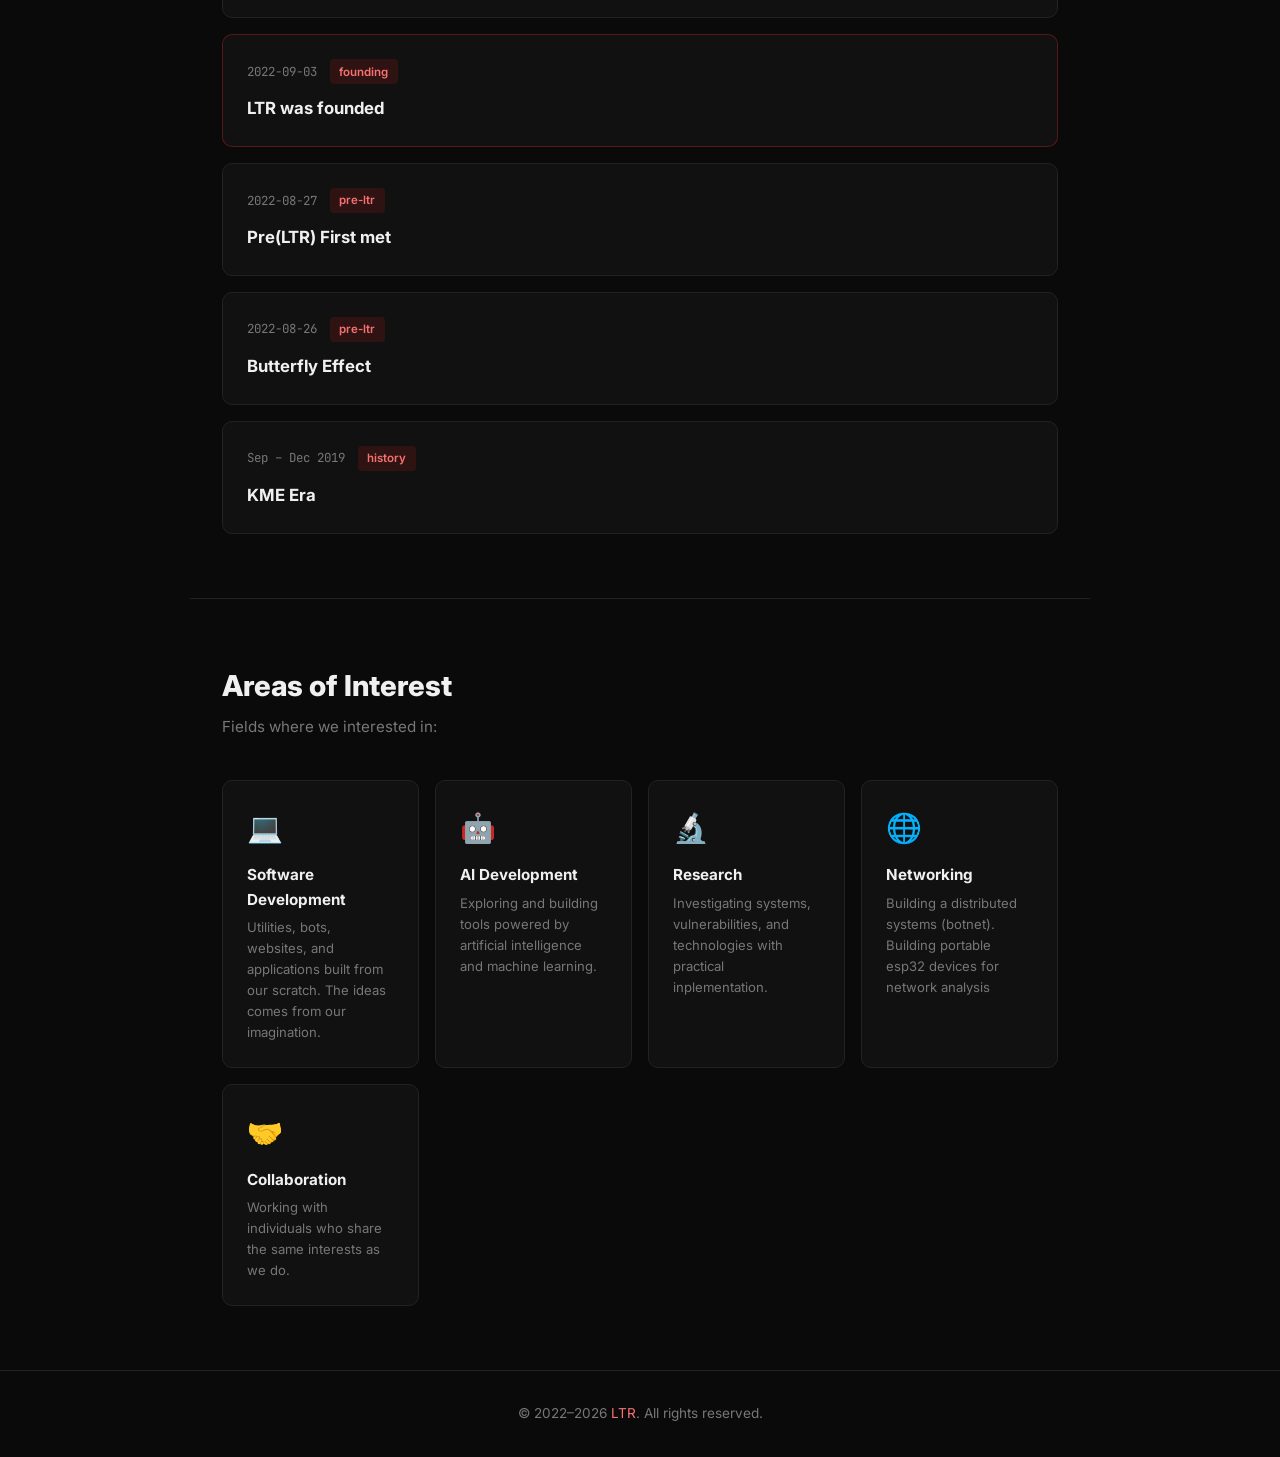
==== commit d763ff95: "xxxxxxxxxxxxxx Removed an outdated news item from the news list." ====
--- a/index.html
+++ b/index.html
@@ -209,14 +209,6 @@
     <p class="section-sub">A record of notable LTR events</p>
     <div class="news-list">
 
-      <div class="news-item">
-        <div class="news-meta">
-          <span class="news-date">2026-07-20</div>
-          <span class="news-type">event</div>
-        </div>
-        <div class="news-title">The true great reunion</div>
-      </div>
-
       <div class="news-card">
         <div class="news-meta">
           <span class="news-date">2024-05-31</span>
